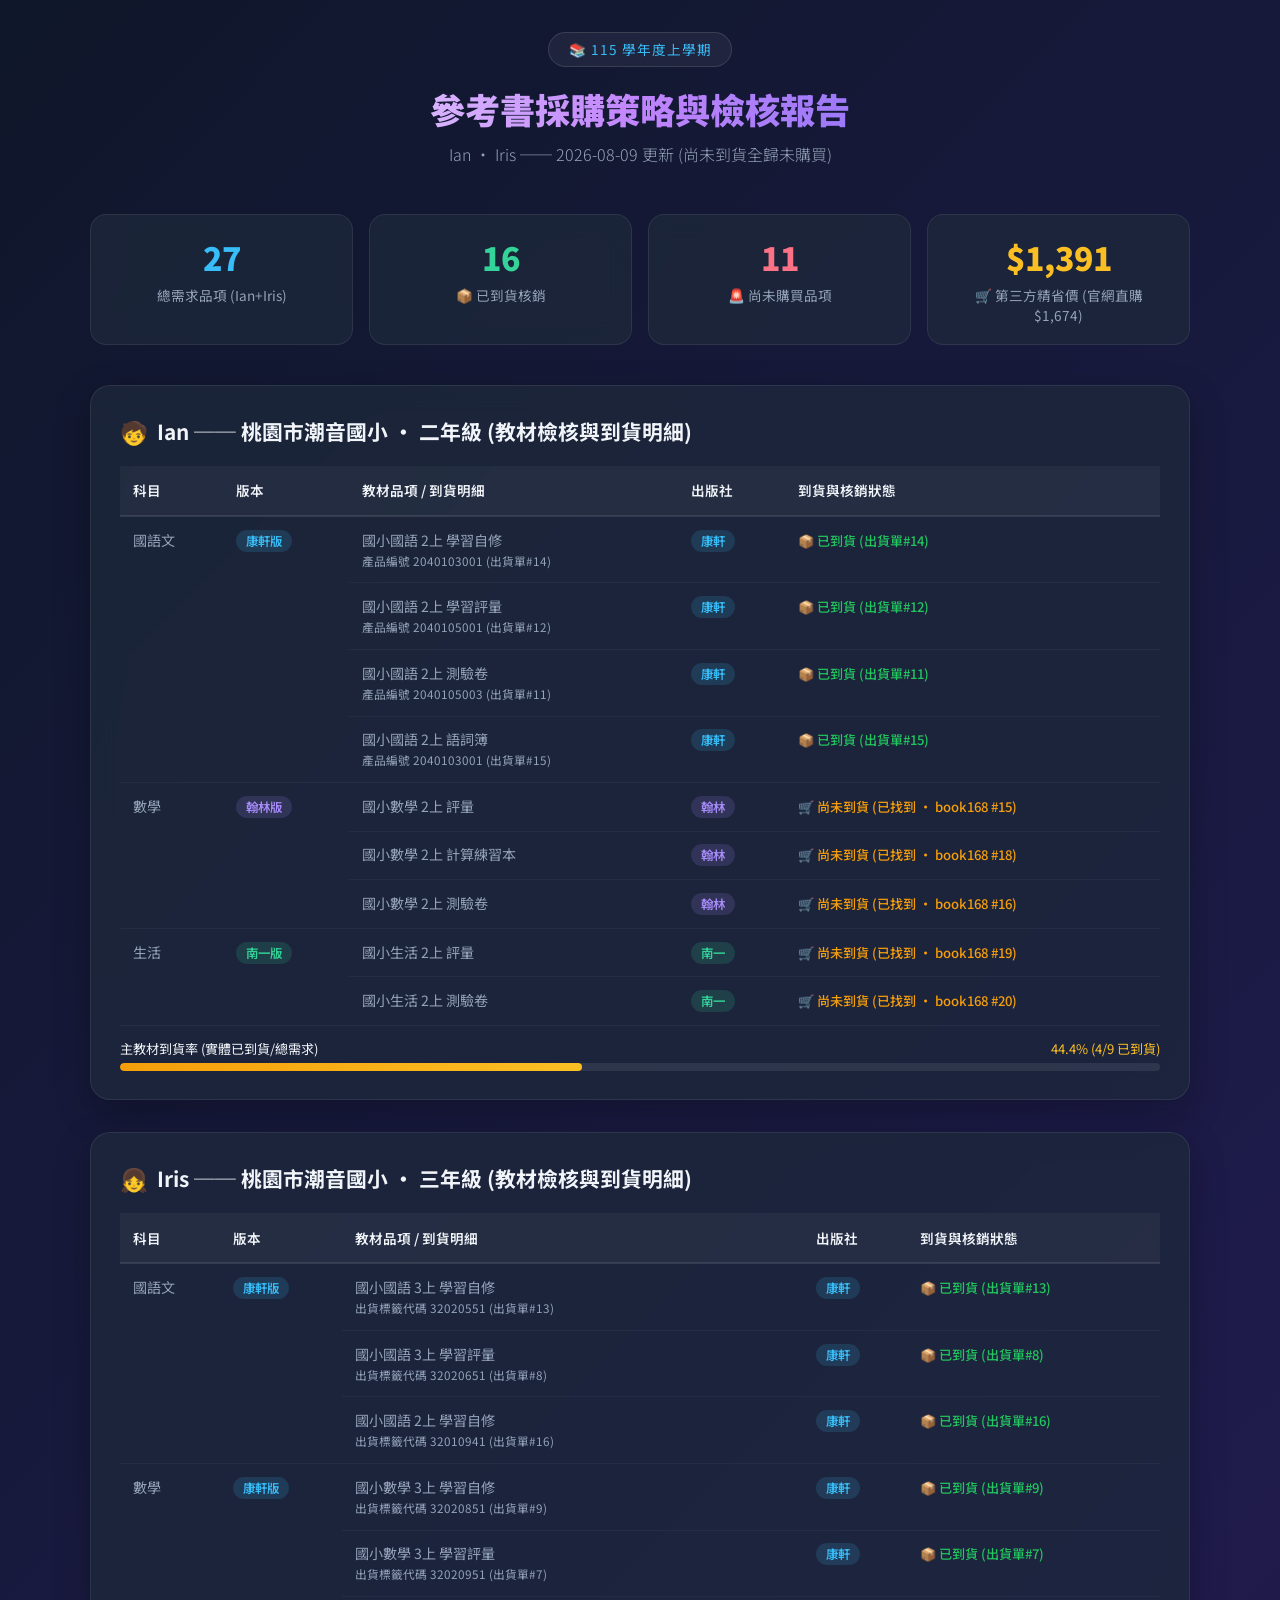
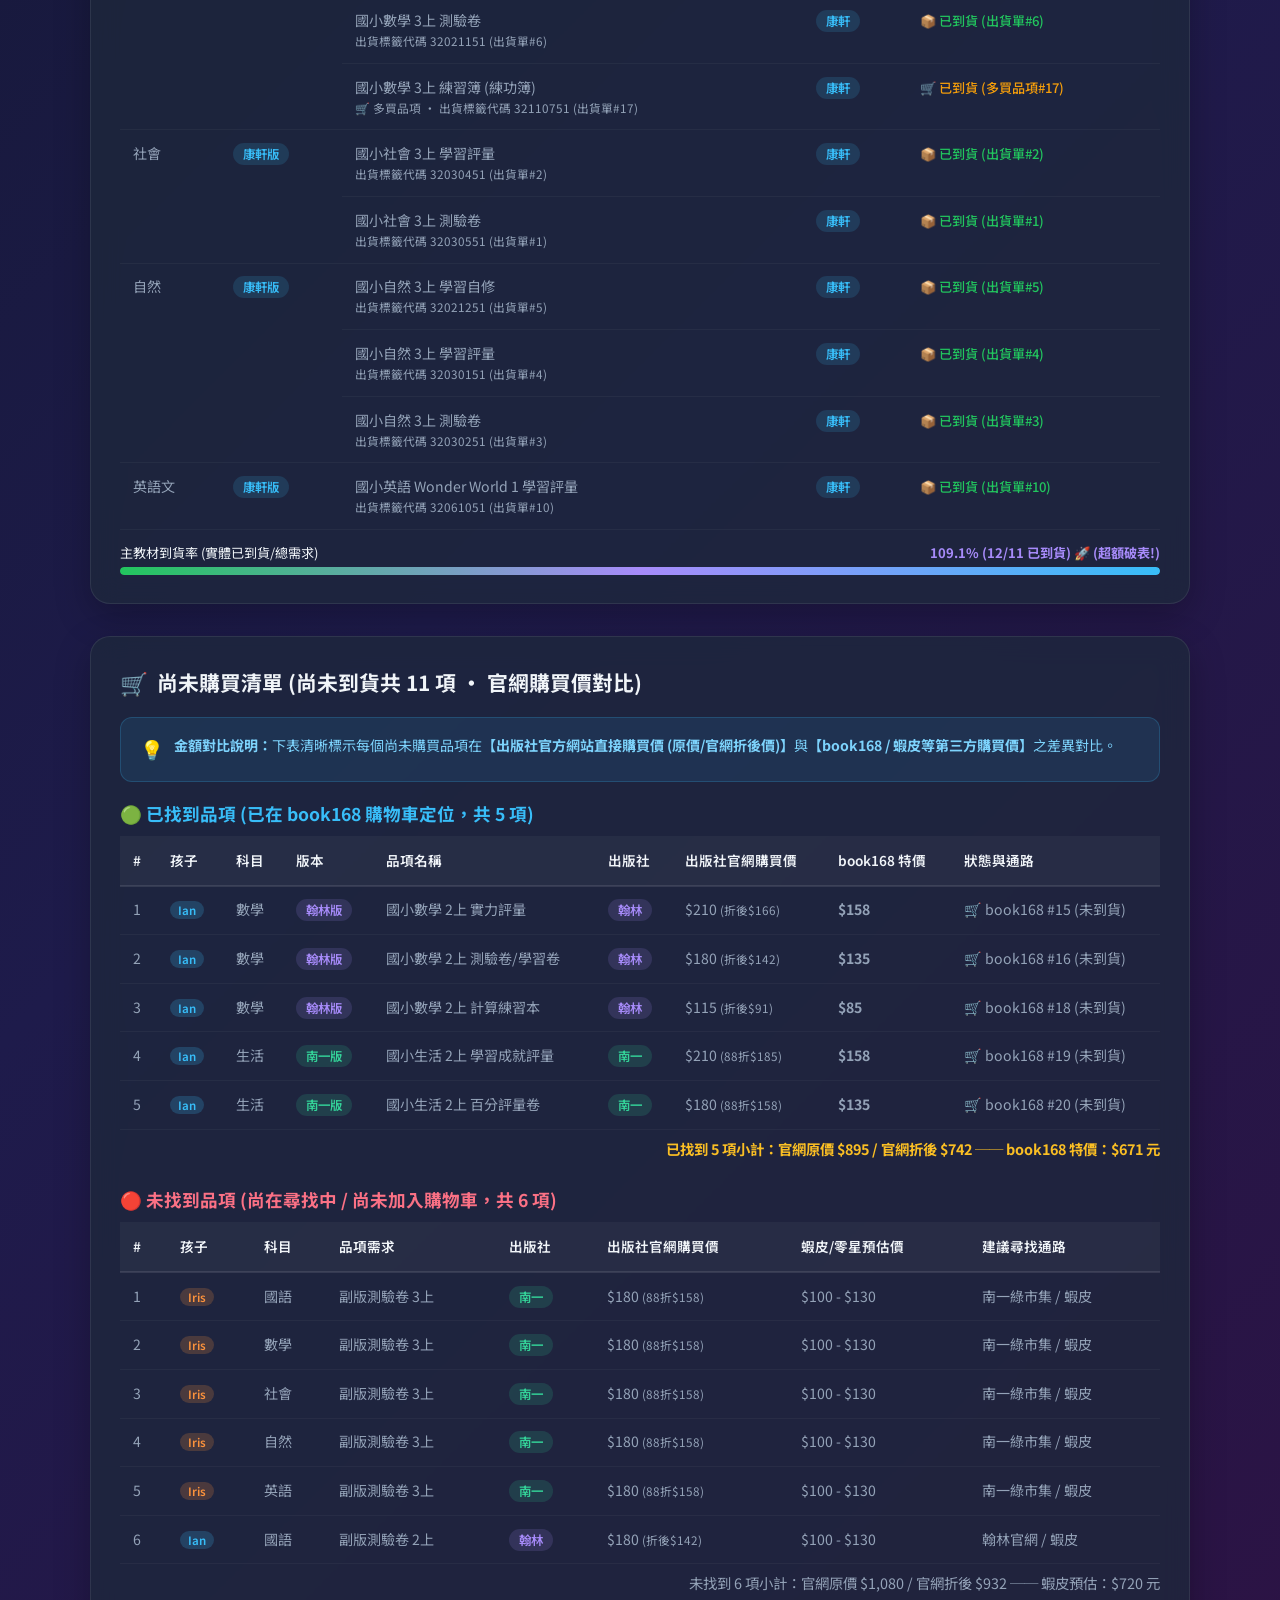
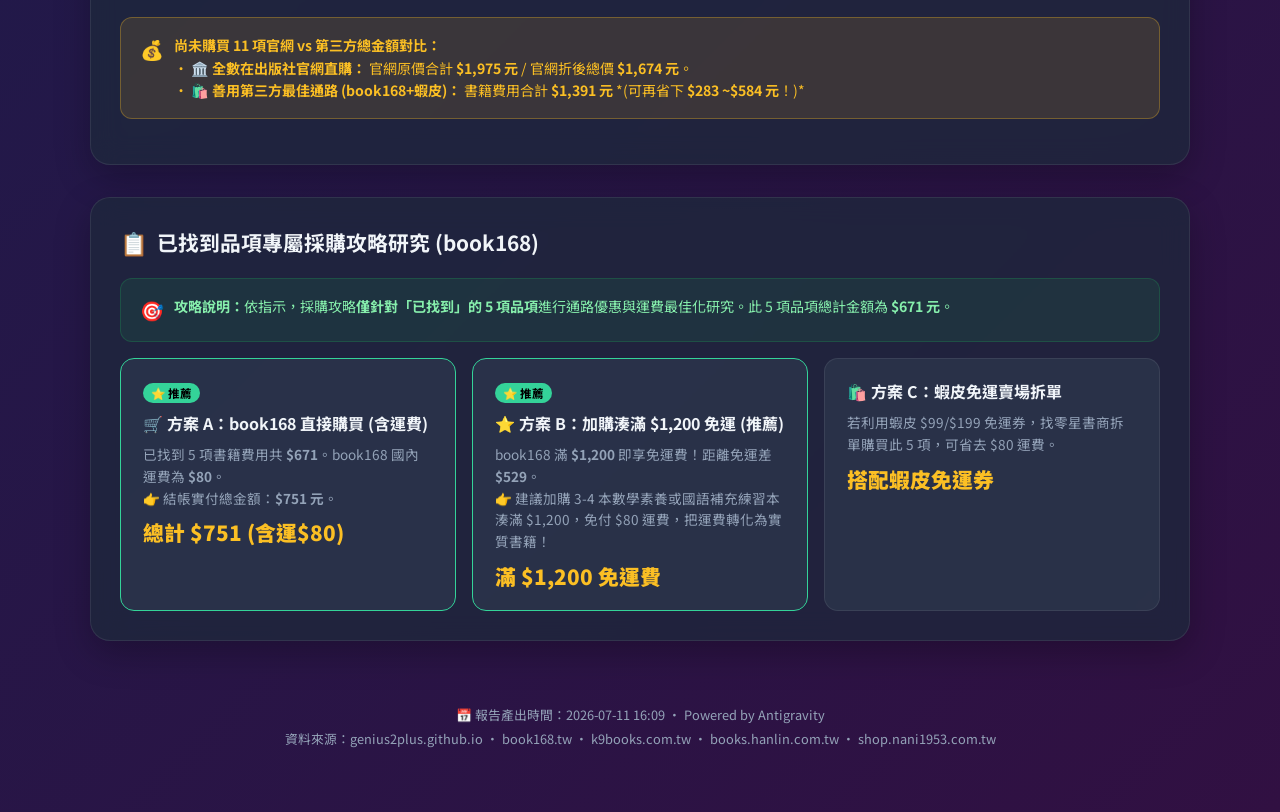
==== index.html @ 9e00bb06 "docs: add publisher official prices for unpurchased items" ====
<!DOCTYPE html>
<html lang="zh-TW">
<head>
    <meta charset="UTF-8">
    <meta name="viewport" content="width=device-width, initial-scale=1.0">
    <title>115 上學期參考書採購策略與檢核報告</title>
    <link rel="preconnect" href="https://fonts.googleapis.com">
    <link rel="preconnect" href="https://fonts.gstatic.com" crossorigin>
    <link href="https://fonts.googleapis.com/css2?family=Noto+Sans+TC:wght@300;400;500;700;900&display=swap" rel="stylesheet">
    <style>
        :root {
            --bg: #0f172a;
            --bg-card: rgba(30, 41, 59, 0.75);
            --bg-card-alt: rgba(51, 65, 85, 0.5);
            --border: rgba(255,255,255,0.08);
            --text: #f1f5f9;
            --text-dim: #94a3b8;
            --accent-blue: #38bdf8;
            --accent-purple: #a78bfa;
            --accent-green: #34d399;
            --accent-amber: #fbbf24;
            --accent-rose: #fb7185;
            --accent-orange: #fb923c;
            --success: #22c55e;
            --warning: #f59e0b;
            --danger: #ef4444;
        }
        * { box-sizing: border-box; margin: 0; padding: 0; }
        body {
            font-family: 'Noto Sans TC', sans-serif;
            background: linear-gradient(135deg, #0f172a 0%, #1e1b4b 50%, #311042 100%);
            color: var(--text);
            min-height: 100vh;
            padding: 2rem 1rem;
        }
        .container { max-width: 1100px; margin: 0 auto; }

        /* Header */
        header { text-align: center; margin-bottom: 3rem; animation: fadeIn 0.8s ease-out; }
        .badge {
            display: inline-block;
            background: rgba(255,255,255,0.06);
            border: 1px solid rgba(255,255,255,0.12);
            padding: 0.4rem 1.2rem;
            border-radius: 50px;
            font-size: 0.85rem;
            color: var(--accent-blue);
            letter-spacing: 1px;
            margin-bottom: 1rem;
            backdrop-filter: blur(8px);
        }
        h1 {
            font-size: 2.2rem;
            font-weight: 900;
            background: linear-gradient(to right, #fff, #c084fc, #6366f1);
            -webkit-background-clip: text;
            -webkit-text-fill-color: transparent;
            margin-bottom: 0.5rem;
        }
        .subtitle { color: var(--text-dim); font-weight: 300; font-size: 1rem; }

        /* Stats Bar */
        .stats-bar {
            display: grid;
            grid-template-columns: repeat(auto-fit, minmax(200px, 1fr));
            gap: 1rem;
            margin-bottom: 2.5rem;
            animation: fadeIn 1s ease-out;
        }
        .stat-card {
            background: var(--bg-card);
            border: 1px solid var(--border);
            border-radius: 16px;
            padding: 1.2rem 1.5rem;
            backdrop-filter: blur(12px);
            text-align: center;
            transition: transform 0.2s, box-shadow 0.2s;
        }
        .stat-card:hover { transform: translateY(-3px); box-shadow: 0 8px 25px rgba(0,0,0,0.3); }
        .stat-num { font-size: 2rem; font-weight: 900; }
        .stat-num.blue { color: var(--accent-blue); }
        .stat-num.green { color: var(--accent-green); }
        .stat-num.amber { color: var(--accent-amber); }
        .stat-num.rose { color: var(--accent-rose); }
        .stat-label { font-size: 0.85rem; color: var(--text-dim); margin-top: 0.3rem; }

        /* Section */
        .section {
            background: var(--bg-card);
            border: 1px solid var(--border);
            border-radius: 20px;
            padding: 1.8rem;
            backdrop-filter: blur(14px);
            margin-bottom: 2rem;
            box-shadow: 0 12px 35px rgba(0,0,0,0.25);
            animation: slideUp 0.6s ease-out;
        }
        .section-title {
            font-size: 1.3rem;
            font-weight: 700;
            margin-bottom: 1.2rem;
            display: flex;
            align-items: center;
            gap: 0.6rem;
        }
        .section-title .icon { font-size: 1.4rem; }

        /* Tables */
        table { width: 100%; border-collapse: collapse; }
        th {
            padding: 0.9rem 0.8rem;
            font-size: 0.85rem;
            font-weight: 600;
            color: var(--text);
            background: rgba(255,255,255,0.04);
            border-bottom: 2px solid rgba(255,255,255,0.1);
            text-align: left;
            white-space: nowrap;
        }
        td {
            padding: 0.8rem;
            font-size: 0.88rem;
            color: var(--text-dim);
            border-bottom: 1px solid rgba(255,255,255,0.04);
            vertical-align: top;
        }
        tr:hover td { background: rgba(255,255,255,0.03); }

        /* Publisher Badges */
        .pub { display: inline-block; padding: 2px 10px; border-radius: 20px; font-size: 0.78rem; font-weight: 600; }
        .pub-kang { background: rgba(56,189,248,0.15); color: #38bdf8; }
        .pub-han { background: rgba(167,139,250,0.15); color: #a78bfa; }
        .pub-nan { background: rgba(52,211,153,0.15); color: #34d399; }

        /* Status */
        .status { display: inline-flex; align-items: center; gap: 4px; font-size: 0.82rem; font-weight: 500; white-space: nowrap; }
        .status-ok { color: var(--success); }
        .status-miss { color: var(--danger); }
        .status-warn { color: var(--warning); }

        /* Progress Bar */
        .progress-wrap { margin-top: 0.8rem; }
        .progress-label { display: flex; justify-content: space-between; font-size: 0.82rem; margin-bottom: 0.3rem; }
        .progress-bar { height: 8px; background: rgba(255,255,255,0.08); border-radius: 8px; overflow: hidden; }
        .progress-fill { height: 100%; border-radius: 8px; transition: width 1s ease-out; }
        .fill-green { background: linear-gradient(90deg, #22c55e, #34d399); }
        .fill-amber { background: linear-gradient(90deg, #f59e0b, #fbbf24); }
        .fill-blue { background: linear-gradient(90deg, #3b82f6, #38bdf8); }

        /* Alert Box */
        .alert {
            border-radius: 12px;
            padding: 1rem 1.2rem;
            margin: 1rem 0;
            font-size: 0.88rem;
            line-height: 1.6;
            display: flex;
            gap: 0.6rem;
            align-items: flex-start;
        }
        .alert-warn { background: rgba(245,158,11,0.1); border: 1px solid rgba(245,158,11,0.25); color: #fbbf24; }
        .alert-danger { background: rgba(239,68,68,0.1); border: 1px solid rgba(239,68,68,0.25); color: #fca5a5; }
        .alert-info { background: rgba(56,189,248,0.1); border: 1px solid rgba(56,189,248,0.2); color: #7dd3fc; }
        .alert-success { background: rgba(34,197,94,0.1); border: 1px solid rgba(34,197,94,0.2); color: #86efac; }
        .alert-icon { font-size: 1.2rem; flex-shrink: 0; }

        /* Strategy Cards */
        .strategy-grid { display: grid; grid-template-columns: repeat(auto-fit, minmax(300px, 1fr)); gap: 1rem; }
        .strategy-card {
            background: var(--bg-card-alt);
            border: 1px solid var(--border);
            border-radius: 14px;
            padding: 1.2rem 1.4rem;
            transition: transform 0.2s, border-color 0.3s;
        }
        .strategy-card:hover { transform: translateY(-2px); border-color: rgba(255,255,255,0.2); }
        .strategy-card h4 { font-size: 1rem; margin-bottom: 0.6rem; color: var(--text); }
        .strategy-card p { font-size: 0.85rem; color: var(--text-dim); line-height: 1.6; }
        .strategy-card .price-tag { font-size: 1.3rem; font-weight: 900; color: var(--accent-amber); margin-top: 0.5rem; }
        .recommend { border-color: var(--accent-green) !important; }
        .recommend::before { content: '⭐ 推薦'; display: inline-block; background: var(--accent-green); color: #000; font-size: 0.72rem; font-weight: 700; padding: 2px 8px; border-radius: 20px; margin-bottom: 0.5rem; }

        /* Cart tab */
        .cart-header { display: flex; align-items: center; gap: 0.8rem; flex-wrap: wrap; margin-bottom: 0.8rem; }
        .cart-name { font-weight: 700; font-size: 1rem; }
        .cart-meta { font-size: 0.8rem; color: var(--text-dim); }
        .child-tag { display: inline-block; padding: 1px 8px; border-radius: 10px; font-size: 0.72rem; font-weight: 600; }
        .tag-iris { background: rgba(251,146,60,0.2); color: #fb923c; }
        .tag-ian { background: rgba(56,189,248,0.2); color: #38bdf8; }
        .tag-ken { background: rgba(167,139,250,0.2); color: #a78bfa; }

        /* Responsive */
        @media (max-width: 768px) {
            h1 { font-size: 1.6rem; }
            .section { padding: 1.2rem; }
            th, td { padding: 0.6rem 0.5rem; font-size: 0.8rem; }
            .stats-bar { grid-template-columns: repeat(2, 1fr); }
        }

        /* Animations */
        @keyframes fadeIn { from { opacity: 0; } to { opacity: 1; } }
        @keyframes slideUp { from { opacity: 0; transform: translateY(20px); } to { opacity: 1; transform: translateY(0); } }

        /* Print */
        @media print {
            body { background: #fff; color: #000; padding: 0; }
            .section { box-shadow: none; border: 1px solid #ddd; }
            th { background: #f0f0f0; color: #000; }
            td { color: #333; }
            .pub { border: 1px solid #ccc; }
        }
    </style>
</head>
<body>
<div class="container">

    <!-- Header -->
    <header>
        <div class="badge">📚 115 學年度上學期</div>
        <h1>參考書採購策略與檢核報告</h1>
        <p class="subtitle">Ian · Iris ── 2026-08-09 更新 (尚未到貨全歸未購買)</p>
    </header>

    <!-- Stats Overview -->
    <div class="stats-bar">
        <div class="stat-card">
            <div class="stat-num blue">27</div>
            <div class="stat-label">總需求品項 (Ian+Iris)</div>
        </div>
        <div class="stat-card">
            <div class="stat-num green">16</div>
            <div class="stat-label">📦 已到貨核銷</div>
        </div>
        <div class="stat-card">
            <div class="stat-num rose">11</div>
            <div class="stat-label">🚨 尚未購買品項</div>
        </div>
        <div class="stat-card">
            <div class="stat-num amber">$1,391</div>
            <div class="stat-label">🛒 第三方精省價 (官網直購 $1,674)</div>
        </div>
    </div>

    <!-- ============ Ian ============ -->
    <div class="section">
        <div class="section-title"><span class="icon">🧒</span> Ian ── 桃園市潮音國小 · 二年級 (教材檢核與到貨明細)</div>
        <table>
            <thead><tr><th>科目</th><th>版本</th><th>教材品項 / 到貨明細</th><th>出版社</th><th>到貨與核銷狀態</th></tr></thead>
            <tbody>
                <tr><td rowspan="4">國語文</td><td rowspan="4"><span class="pub pub-kang">康軒版</span></td>
                    <td>國小國語 2上 學習自修<br><small style="color:var(--text-dim)">產品編號 2040103001 (出貨單#14)</small></td><td><span class="pub pub-kang">康軒</span></td><td><span class="status status-ok">📦 已到貨 (出貨單#14)</span></td></tr>
                <tr><td>國小國語 2上 學習評量<br><small style="color:var(--text-dim)">產品編號 2040105001 (出貨單#12)</small></td><td><span class="pub pub-kang">康軒</span></td><td><span class="status status-ok">📦 已到貨 (出貨單#12)</span></td></tr>
                <tr><td>國小國語 2上 測驗卷<br><small style="color:var(--text-dim)">產品編號 2040105003 (出貨單#11)</small></td><td><span class="pub pub-kang">康軒</span></td><td><span class="status status-ok">📦 已到貨 (出貨單#11)</span></td></tr>
                <tr><td>國小國語 2上 語詞簿<br><small style="color:var(--text-dim)">產品編號 2040103001 (出貨單#15)</small></td><td><span class="pub pub-kang">康軒</span></td><td><span class="status status-ok">📦 已到貨 (出貨單#15)</span></td></tr>

                <tr><td rowspan="3">數學</td><td rowspan="3"><span class="pub pub-han">翰林版</span></td>
                    <td>國小數學 2上 評量</td><td><span class="pub pub-han">翰林</span></td><td><span class="status status-warn">🛒 尚未到貨 (已找到 · book168 #15)</span></td></tr>
                <tr><td>國小數學 2上 計算練習本</td><td><span class="pub pub-han">翰林</span></td><td><span class="status status-warn">🛒 尚未到貨 (已找到 · book168 #18)</span></td></tr>
                <tr><td>國小數學 2上 測驗卷</td><td><span class="pub pub-han">翰林</span></td><td><span class="status status-warn">🛒 尚未到貨 (已找到 · book168 #16)</span></td></tr>

                <tr><td rowspan="2">生活</td><td rowspan="2"><span class="pub pub-nan">南一版</span></td>
                    <td>國小生活 2上 評量</td><td><span class="pub pub-nan">南一</span></td><td><span class="status status-warn">🛒 尚未到貨 (已找到 · book168 #19)</span></td></tr>
                <tr><td>國小生活 2上 測驗卷</td><td><span class="pub pub-nan">南一</span></td><td><span class="status status-warn">🛒 尚未到貨 (已找到 · book168 #20)</span></td></tr>
            </tbody>
        </table>
        <div class="progress-wrap">
            <div class="progress-label"><span>主教材到貨率 (實體已到貨/總需求)</span><span style="color:var(--accent-amber)">44.4% (4/9 已到貨)</span></div>
            <div class="progress-bar"><div class="progress-fill fill-amber" style="width:44.4%"></div></div>
        </div>
    </div>

    <!-- ============ Iris ============ -->
    <div class="section">
        <div class="section-title"><span class="icon">👧</span> Iris ── 桃園市潮音國小 · 三年級 (教材檢核與到貨明細)</div>
        <table>
            <thead><tr><th>科目</th><th>版本</th><th>教材品項 / 到貨明細</th><th>出版社</th><th>到貨與核銷狀態</th></tr></thead>
            <tbody>
                <tr><td rowspan="3">國語文</td><td rowspan="3"><span class="pub pub-kang">康軒版</span></td>
                    <td>國小國語 3上 學習自修<br><small style="color:var(--text-dim)">出貨標籤代碼 32020551 (出貨單#13)</small></td><td><span class="pub pub-kang">康軒</span></td><td><span class="status status-ok">📦 已到貨 (出貨單#13)</span></td></tr>
                <tr><td>國小國語 3上 學習評量<br><small style="color:var(--text-dim)">出貨標籤代碼 32020651 (出貨單#8)</small></td><td><span class="pub pub-kang">康軒</span></td><td><span class="status status-ok">📦 已到貨 (出貨單#8)</span></td></tr>
                <tr><td>國小國語 2上 學習自修<br><small style="color:var(--text-dim)">出貨標籤代碼 32010941 (出貨單#16)</small></td><td><span class="pub pub-kang">康軒</span></td><td><span class="status status-ok">📦 已到貨 (出貨單#16)</span></td></tr>

                <tr><td rowspan="4">數學</td><td rowspan="4"><span class="pub pub-kang">康軒版</span></td>
                    <td>國小數學 3上 學習自修<br><small style="color:var(--text-dim)">出貨標籤代碼 32020851 (出貨單#9)</small></td><td><span class="pub pub-kang">康軒</span></td><td><span class="status status-ok">📦 已到貨 (出貨單#9)</span></td></tr>
                <tr><td>國小數學 3上 學習評量<br><small style="color:var(--text-dim)">出貨標籤代碼 32020951 (出貨單#7)</small></td><td><span class="pub pub-kang">康軒</span></td><td><span class="status status-ok">📦 已到貨 (出貨單#7)</span></td></tr>
                <tr><td>國小數學 3上 測驗卷<br><small style="color:var(--text-dim)">出貨標籤代碼 32021151 (出貨單#6)</small></td><td><span class="pub pub-kang">康軒</span></td><td><span class="status status-ok">📦 已到貨 (出貨單#6)</span></td></tr>
                <tr><td>國小數學 3上 練習簿 (練功簿)<br><small style="color:var(--text-dim)">🛒 多買品項 · 出貨標籤代碼 32110751 (出貨單#17)</small></td><td><span class="pub pub-kang">康軒</span></td><td><span class="status status-warn">🛒 已到貨 (多買品項#17)</span></td></tr>

                <tr><td rowspan="2">社會</td><td rowspan="2"><span class="pub pub-kang">康軒版</span></td>
                    <td>國小社會 3上 學習評量<br><small style="color:var(--text-dim)">出貨標籤代碼 32030451 (出貨單#2)</small></td><td><span class="pub pub-kang">康軒</span></td><td><span class="status status-ok">📦 已到貨 (出貨單#2)</span></td></tr>
                <tr><td>國小社會 3上 測驗卷<br><small style="color:var(--text-dim)">出貨標籤代碼 32030551 (出貨單#1)</small></td><td><span class="pub pub-kang">康軒</span></td><td><span class="status status-ok">📦 已到貨 (出貨單#1)</span></td></tr>

                <tr><td rowspan="3">自然</td><td rowspan="3"><span class="pub pub-kang">康軒版</span></td>
                    <td>國小自然 3上 學習自修<br><small style="color:var(--text-dim)">出貨標籤代碼 32021251 (出貨單#5)</small></td><td><span class="pub pub-kang">康軒</span></td><td><span class="status status-ok">📦 已到貨 (出貨單#5)</span></td></tr>
                <tr><td>國小自然 3上 學習評量<br><small style="color:var(--text-dim)">出貨標籤代碼 32030151 (出貨單#4)</small></td><td><span class="pub pub-kang">康軒</span></td><td><span class="status status-ok">📦 已到貨 (出貨單#4)</span></td></tr>
                <tr><td>國小自然 3上 測驗卷<br><small style="color:var(--text-dim)">出貨標籤代碼 32030251 (出貨單#3)</small></td><td><span class="pub pub-kang">康軒</span></td><td><span class="status status-ok">📦 已到貨 (出貨單#3)</span></td></tr>

                <tr><td rowspan="1">英語文</td><td rowspan="1"><span class="pub pub-kang">康軒版</span></td>
                    <td>國小英語 Wonder World 1 學習評量<br><small style="color:var(--text-dim)">出貨標籤代碼 32061051 (出貨單#10)</small></td><td><span class="pub pub-kang">康軒</span></td><td><span class="status status-ok">📦 已到貨 (出貨單#10)</span></td></tr>
            </tbody>
        </table>
        <div class="progress-wrap">
            <div class="progress-label"><span>主教材到貨率 (實體已到貨/總需求)</span><span style="color:var(--accent-purple); font-weight:bold;">109.1% (12/11 已到貨) 🚀 (超額破表!)</span></div>
            <div class="progress-bar"><div class="progress-fill fill-green" style="width:100%; background: linear-gradient(90deg, #22c55e, #a78bfa, #38bdf8);"></div></div>
        </div>
    </div>

    <!-- ============ 尚未購買清單 ============ -->
    <div class="section">
        <div class="section-title"><span class="icon">🛒</span> 尚未購買清單 (尚未到貨共 11 項 · 官網購買價對比)</div>
        <div class="alert alert-info">
            <span class="alert-icon">💡</span>
            <span><strong>金額對比說明：</strong>下表清晰標示每個尚未購買品項在<strong>【出版社官方網站直接購買價 (原價/官網折後價)】</strong>與<strong>【book168 / 蝦皮等第三方購買價】</strong>之差異對比。</span>
        </div>

        <h3 style="font-size:1.1rem; margin:1.2rem 0 0.6rem 0; color:var(--accent-blue);">🟢 已找到品項 (已在 book168 購物車定位，共 5 項)</h3>
        <table>
            <thead><tr><th>#</th><th>孩子</th><th>科目</th><th>版本</th><th>品項名稱</th><th>出版社</th><th>出版社官網購買價</th><th>book168 特價</th><th>狀態與通路</th></tr></thead>
            <tbody>
                <tr><td>1</td><td><span class="child-tag tag-ian">Ian</span></td><td>數學</td><td><span class="pub pub-han">翰林版</span></td><td>國小數學 2上 實力評量</td><td><span class="pub pub-han">翰林</span></td><td>$210 <small style="color:var(--text-dim)">(折後$166)</small></td><td><strong>$158</strong></td><td>🛒 book168 #15 (未到貨)</td></tr>
                <tr><td>2</td><td><span class="child-tag tag-ian">Ian</span></td><td>數學</td><td><span class="pub pub-han">翰林版</span></td><td>國小數學 2上 測驗卷/學習卷</td><td><span class="pub pub-han">翰林</span></td><td>$180 <small style="color:var(--text-dim)">(折後$142)</small></td><td><strong>$135</strong></td><td>🛒 book168 #16 (未到貨)</td></tr>
                <tr><td>3</td><td><span class="child-tag tag-ian">Ian</span></td><td>數學</td><td><span class="pub pub-han">翰林版</span></td><td>國小數學 2上 計算練習本</td><td><span class="pub pub-han">翰林</span></td><td>$115 <small style="color:var(--text-dim)">(折後$91)</small></td><td><strong>$85</strong></td><td>🛒 book168 #18 (未到貨)</td></tr>
                <tr><td>4</td><td><span class="child-tag tag-ian">Ian</span></td><td>生活</td><td><span class="pub pub-nan">南一版</span></td><td>國小生活 2上 學習成就評量</td><td><span class="pub pub-nan">南一</span></td><td>$210 <small style="color:var(--text-dim)">(88折$185)</small></td><td><strong>$158</strong></td><td>🛒 book168 #19 (未到貨)</td></tr>
                <tr><td>5</td><td><span class="child-tag tag-ian">Ian</span></td><td>生活</td><td><span class="pub pub-nan">南一版</span></td><td>國小生活 2上 百分評量卷</td><td><span class="pub pub-nan">南一</span></td><td>$180 <small style="color:var(--text-dim)">(88折$158)</small></td><td><strong>$135</strong></td><td>🛒 book168 #20 (未到貨)</td></tr>
            </tbody>
        </table>
        <div style="text-align:right; font-size:0.9rem; margin-top:0.5rem; color:var(--accent-amber); font-weight:bold;">已找到 5 項小計：官網原價 $895 / 官網折後 $742 ── book168 特價：$671 元</div>

        <h3 style="font-size:1.1rem; margin:1.8rem 0 0.6rem 0; color:var(--accent-rose);">🔴 未找到品項 (尚在尋找中 / 尚未加入購物車，共 6 項)</h3>
        <table>
            <thead><tr><th>#</th><th>孩子</th><th>科目</th><th>品項需求</th><th>出版社</th><th>出版社官網購買價</th><th>蝦皮/零星預估價</th><th>建議尋找通路</th></tr></thead>
            <tbody>
                <tr><td>1</td><td><span class="child-tag tag-iris">Iris</span></td><td>國語</td><td>副版測驗卷 3上</td><td><span class="pub pub-nan">南一</span></td><td>$180 <small style="color:var(--text-dim)">(88折$158)</small></td><td>$100 - $130</td><td>南一綠市集 / 蝦皮</td></tr>
                <tr><td>2</td><td><span class="child-tag tag-iris">Iris</span></td><td>數學</td><td>副版測驗卷 3上</td><td><span class="pub pub-nan">南一</span></td><td>$180 <small style="color:var(--text-dim)">(88折$158)</small></td><td>$100 - $130</td><td>南一綠市集 / 蝦皮</td></tr>
                <tr><td>3</td><td><span class="child-tag tag-iris">Iris</span></td><td>社會</td><td>副版測驗卷 3上</td><td><span class="pub pub-nan">南一</span></td><td>$180 <small style="color:var(--text-dim)">(88折$158)</small></td><td>$100 - $130</td><td>南一綠市集 / 蝦皮</td></tr>
                <tr><td>4</td><td><span class="child-tag tag-iris">Iris</span></td><td>自然</td><td>副版測驗卷 3上</td><td><span class="pub pub-nan">南一</span></td><td>$180 <small style="color:var(--text-dim)">(88折$158)</small></td><td>$100 - $130</td><td>南一綠市集 / 蝦皮</td></tr>
                <tr><td>5</td><td><span class="child-tag tag-iris">Iris</span></td><td>英語</td><td>副版測驗卷 3上</td><td><span class="pub pub-nan">南一</span></td><td>$180 <small style="color:var(--text-dim)">(88折$158)</small></td><td>$100 - $130</td><td>南一綠市集 / 蝦皮</td></tr>
                <tr><td>6</td><td><span class="child-tag tag-ian">Ian</span></td><td>國語</td><td>副版測驗卷 2上</td><td><span class="pub pub-han">翰林</span></td><td>$180 <small style="color:var(--text-dim)">(折後$142)</small></td><td>$100 - $130</td><td>翰林官網 / 蝦皮</td></tr>
            </tbody>
        </table>
        <div style="text-align:right; font-size:0.9rem; margin-top:0.5rem; color:var(--text-dim);">未找到 6 項小計：官網原價 $1,080 / 官網折後 $932 ── 蝦皮預估：$720 元</div>

        <div class="alert alert-warn" style="margin-top:1.5rem; background:rgba(251,191,36,0.12); border:1px solid rgba(251,191,36,0.3); color:#fbbf24;">
            <span class="alert-icon">💰</span>
            <span><strong>尚未購買 11 項官網 vs 第三方總金額對比：</strong><br>
            • 🏛️ <strong>全數在出版社官網直購：</strong> 官網原價合計 <strong>$1,975 元</strong> / 官網折後總價 <strong>$1,674 元</strong>。<br>
            • 🛍️ <strong>善用第三方最佳通路 (book168+蝦皮)：</strong> 書籍費用合計 <strong>$1,391 元</strong> *(可再省下 <strong>$283 ~$584 元</strong>！)*</span>
        </div>
    </div>

    <!-- ============ 已找到品項專屬採購攻略 ============ -->
    <div class="section">
        <div class="section-title"><span class="icon">📋</span> 已找到品項專屬採購攻略研究 (book168)</div>
        <div class="alert alert-success">
            <span class="alert-icon">🎯</span>
            <span><strong>攻略說明：</strong>依指示，採購攻略<strong>僅針對「已找到」的 5 項品項</strong>進行通路優惠與運費最佳化研究。此 5 項品項總計金額為 <strong>$671 元</strong>。</span>
        </div>

        <div class="strategy-grid">
            <div class="strategy-card recommend">
                <h4>🛒 方案 A：book168 直接購買 (含運費)</h4>
                <p>已找到 5 項書籍費用共 <strong>$671</strong>。book168 國內運費為 <strong>$80</strong>。<br>👉 結帳實付總金額：<strong>$751 元</strong>。</p>
                <div class="price-tag">總計 $751 (含運$80)</div>
            </div>
            <div class="strategy-card recommend">
                <h4>⭐ 方案 B：加購湊滿 $1,200 免運 (推薦)</h4>
                <p>book168 滿 <strong>$1,200</strong> 即享免運費！距離免運差 <strong>$529</strong>。<br>👉 建議加購 3-4 本數學素養或國語補充練習本湊滿 $1,200，免付 $80 運費，把運費轉化為實質書籍！</p>
                <div class="price-tag">滿 $1,200 免運費</div>
            </div>
            <div class="strategy-card">
                <h4>🛍️ 方案 C：蝦皮免運賣場拆單</h4>
                <p>若利用蝦皮 $99/$199 免運券，找零星書商拆單購買此 5 項，可省去 $80 運費。</p>
                <div class="price-tag">搭配蝦皮免運券</div>
            </div>
        </div>
    </div>

    <!-- Footer -->
    <footer style="text-align:center; padding:2rem 0; color:var(--text-dim); font-size:0.8rem;">
        <p>📅 報告產出時間：2026-07-11 16:09 · Powered by Antigravity</p>
        <p style="margin-top:0.3rem;">資料來源：genius2plus.github.io · book168.tw · k9books.com.tw · books.hanlin.com.tw · shop.nani1953.com.tw</p>
    </footer>

</div>
</body>
</html>
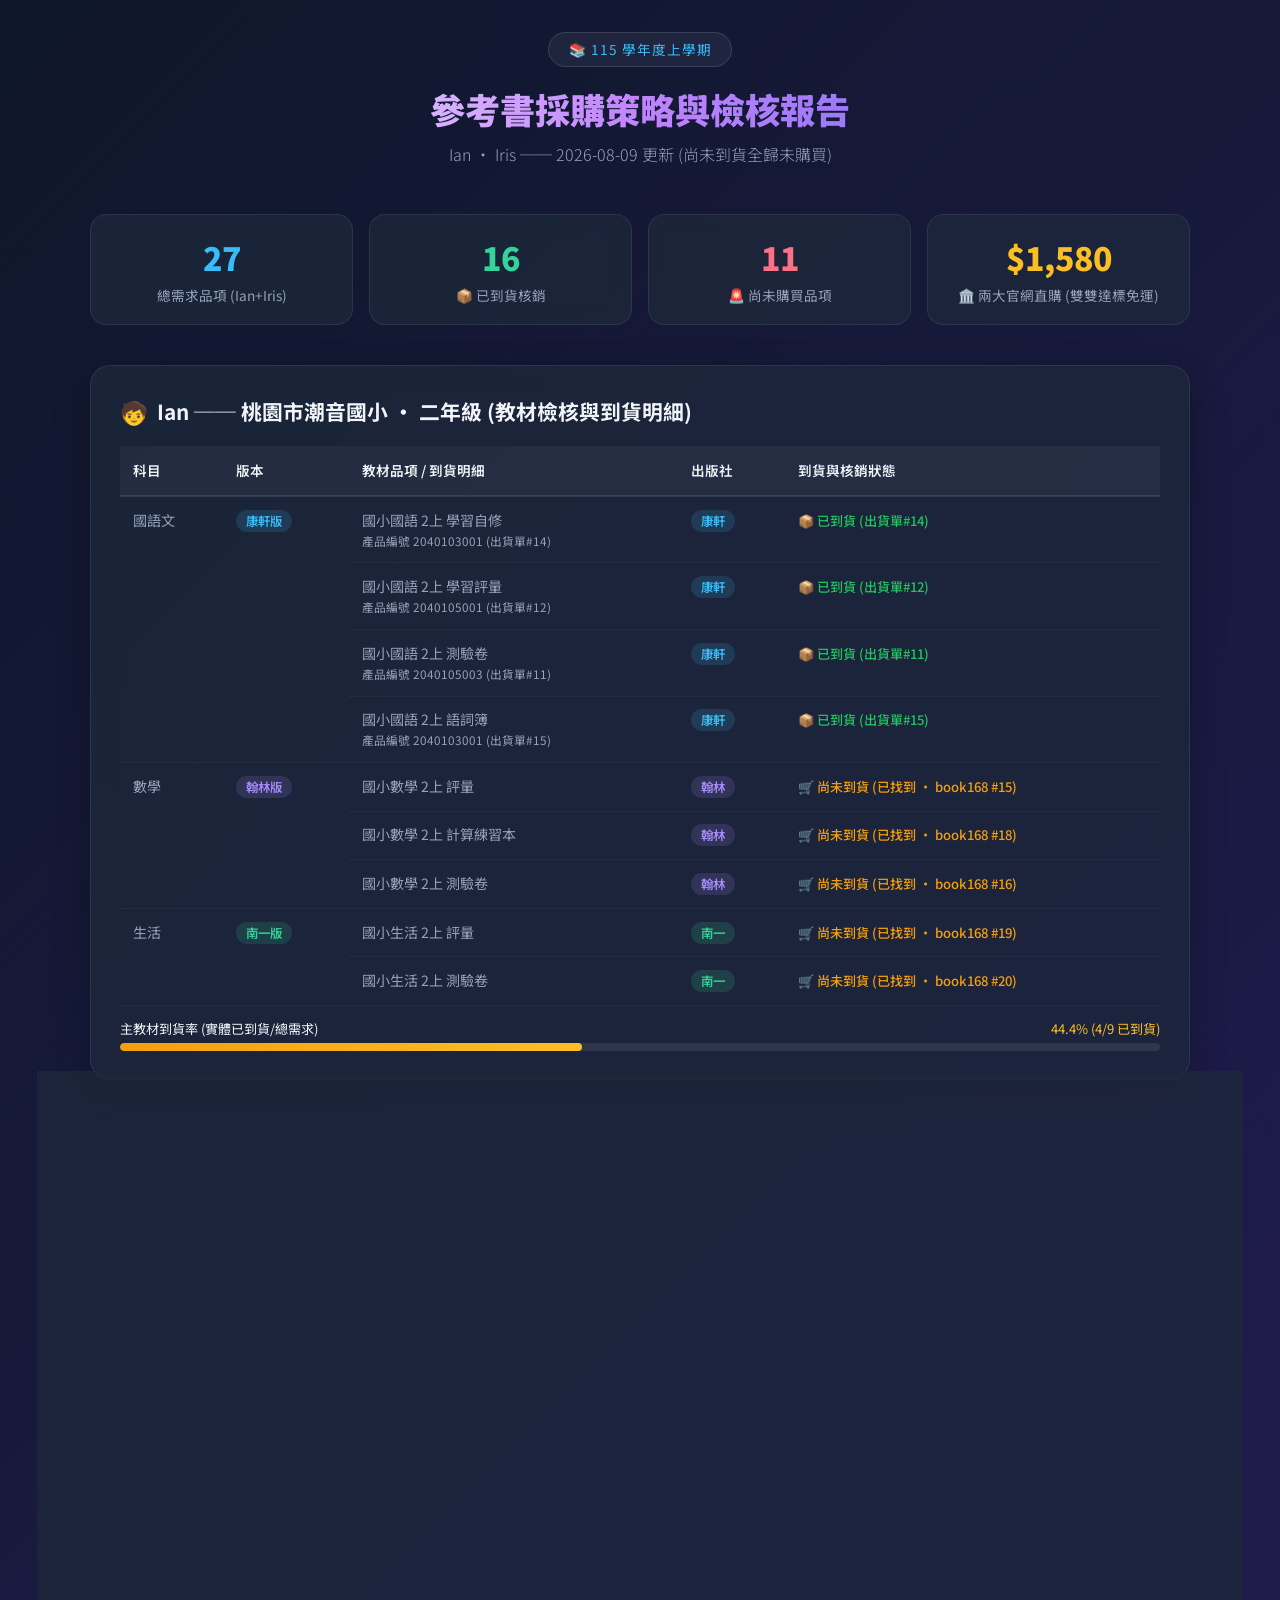
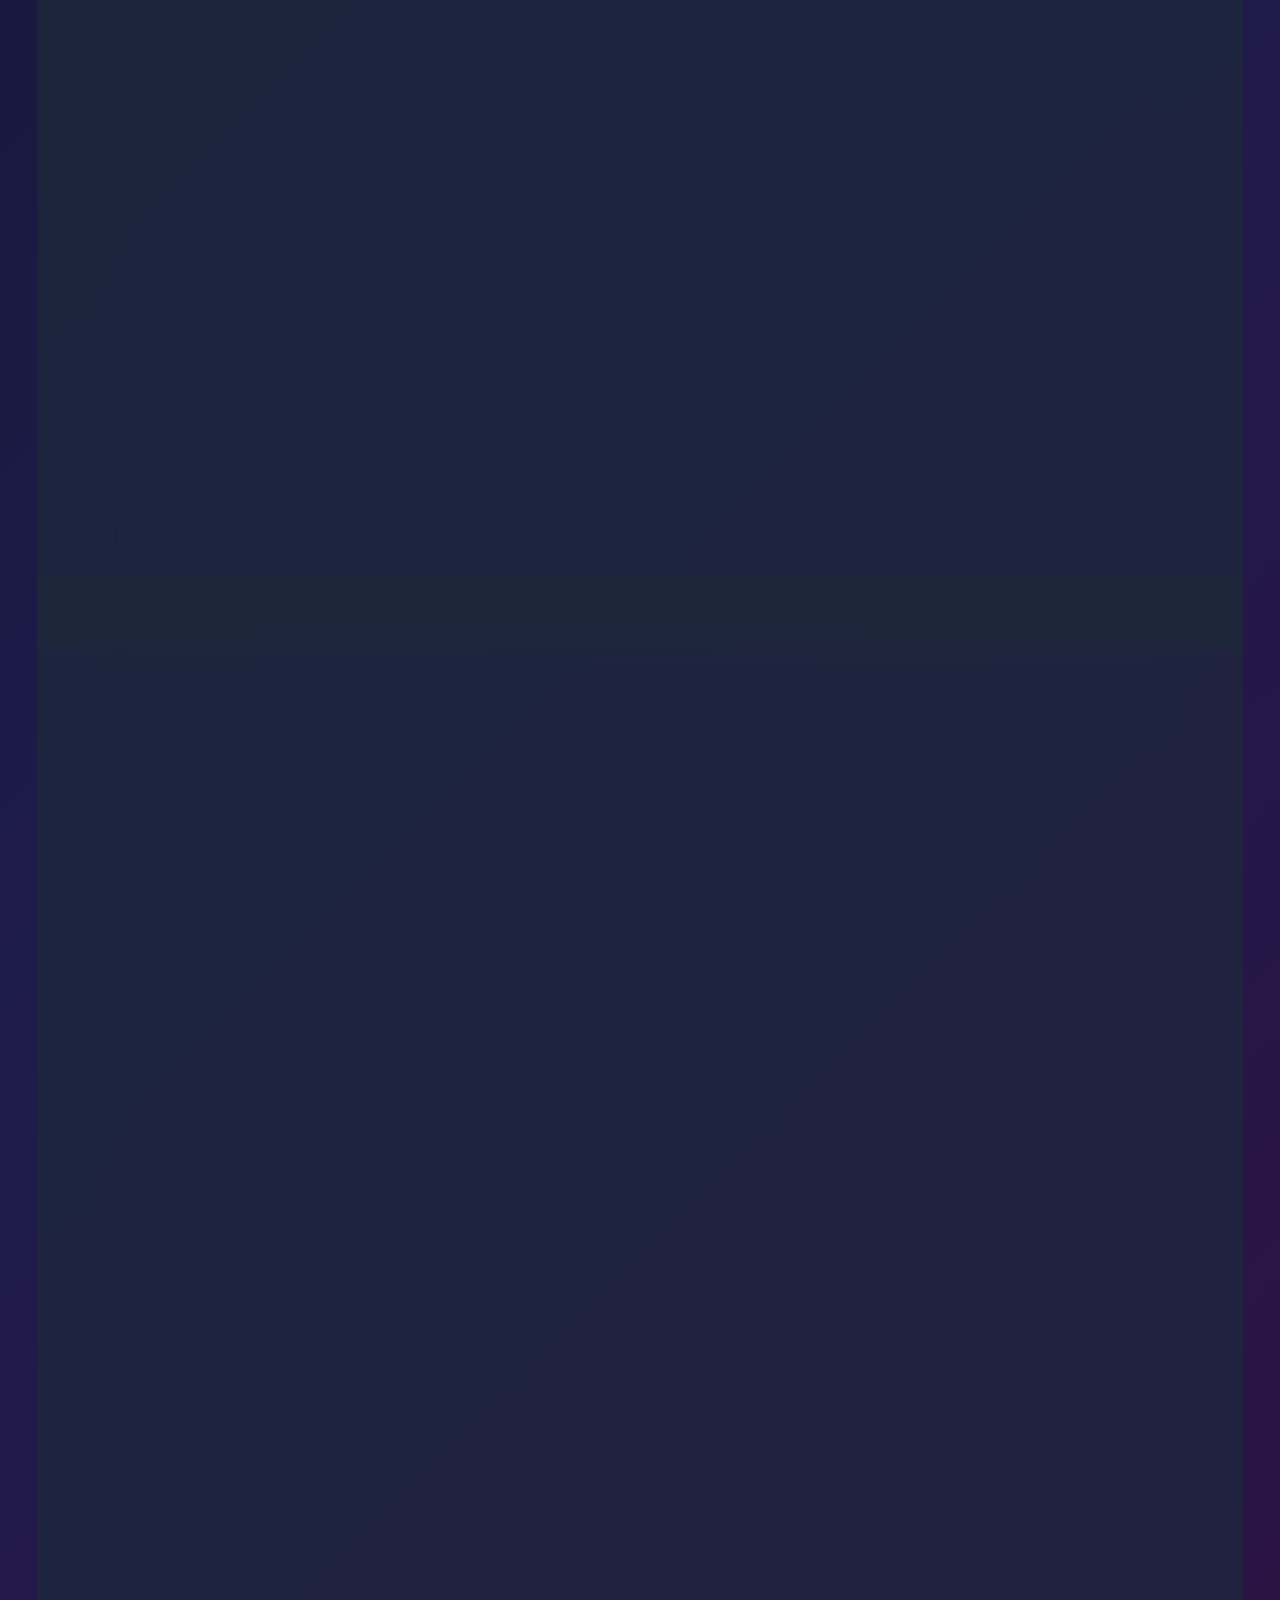
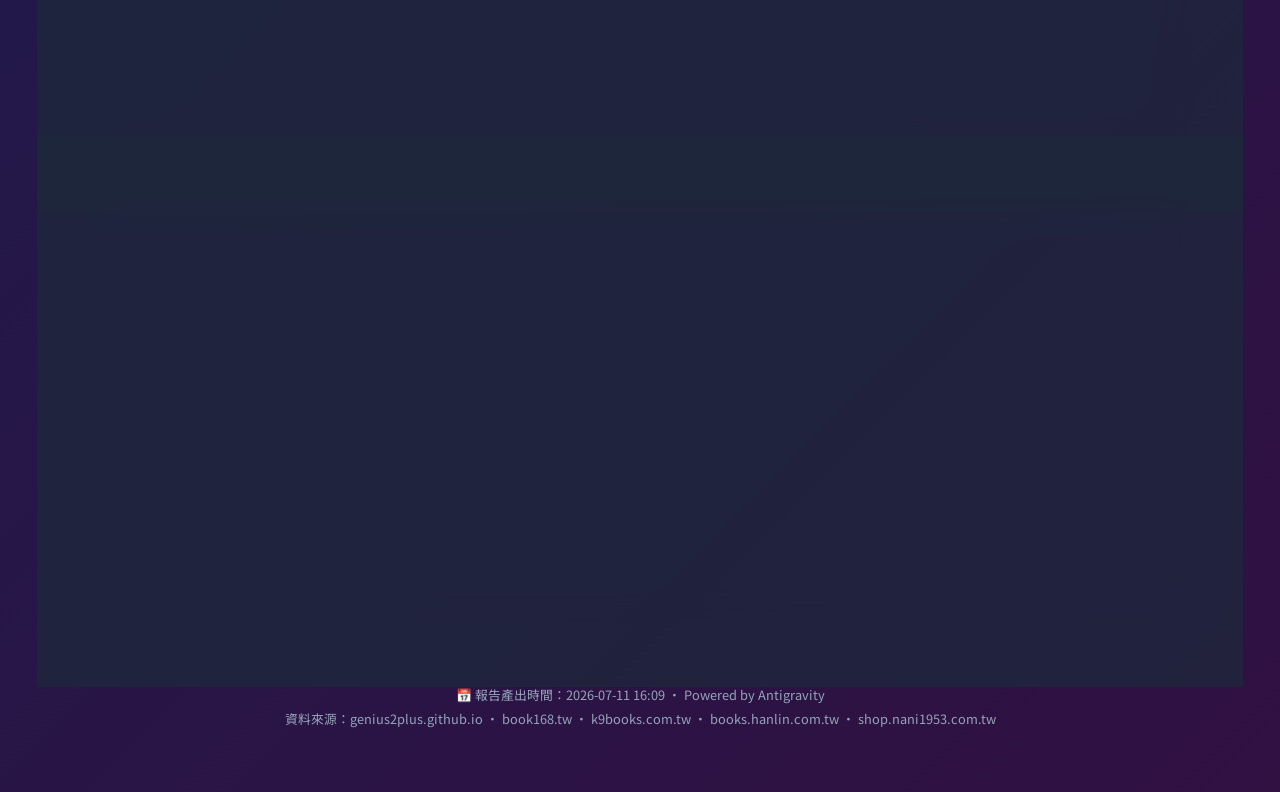
==== commit c4621e14: "docs: categorize unpurchased items by publisher official stores" ====
--- a/index.html
+++ b/index.html
@@ -236,8 +236,8 @@
             <div class="stat-label">🚨 尚未購買品項</div>
         </div>
         <div class="stat-card">
-            <div class="stat-num amber">$1,391</div>
-            <div class="stat-label">🛒 第三方精省價 (官網直購 $1,674)</div>
+            <div class="stat-num amber">$1,580</div>
+            <div class="stat-label">🏛️ 兩大官網直購 (雙雙達標免運)</div>
         </div>
     </div>
 
@@ -307,44 +307,49 @@
 
     <!-- ============ 尚未購買清單 ============ -->
     <div class="section">
-        <div class="section-title"><span class="icon">🛒</span> 尚未購買清單 (尚未到貨共 11 項 · 官網購買價對比)</div>
+        <div class="section-title"><span class="icon">🛒</span> 尚未購買清單 (尚未到貨共 11 項 · 按出版社官網拆解)</div>
         <div class="alert alert-info">
             <span class="alert-icon">💡</span>
-            <span><strong>金額對比說明：</strong>下表清晰標示每個尚未購買品項在<strong>【出版社官方網站直接購買價 (原價/官網折後價)】</strong>與<strong>【book168 / 蝦皮等第三方購買價】</strong>之差異對比。</span>
-        </div>
-
-        <h3 style="font-size:1.1rem; margin:1.2rem 0 0.6rem 0; color:var(--accent-blue);">🟢 已找到品項 (已在 book168 購物車定位，共 5 項)</h3>
+            <span><strong>分組拆解說明：</strong>依據指示，將尚未購買 11 項商品依據<strong>【翰林出版官網】</strong>與<strong>【南一綠市集官網】</strong>獨立分組算帳，獨立展示各官網原價、折扣優惠與免運條件。</span>
+        </div>
+
+        <h3 style="font-size:1.1rem; margin:1.2rem 0 0.6rem 0; color:var(--accent-purple);">📚 出版社官網 A：【翰林出版官網 / 翰林網路書城】(共 4 項)</h3>
         <table>
-            <thead><tr><th>#</th><th>孩子</th><th>科目</th><th>版本</th><th>品項名稱</th><th>出版社</th><th>出版社官網購買價</th><th>book168 特價</th><th>狀態與通路</th></tr></thead>
+            <thead><tr><th>#</th><th>孩子</th><th>科目</th><th>品項名稱</th><th>翰林官網定價</th><th>翰林官網優惠價 (8折)</th><th>book168 特價</th><th>官網採購狀態與優勢</th></tr></thead>
             <tbody>
-                <tr><td>1</td><td><span class="child-tag tag-ian">Ian</span></td><td>數學</td><td><span class="pub pub-han">翰林版</span></td><td>國小數學 2上 實力評量</td><td><span class="pub pub-han">翰林</span></td><td>$210 <small style="color:var(--text-dim)">(折後$166)</small></td><td><strong>$158</strong></td><td>🛒 book168 #15 (未到貨)</td></tr>
-                <tr><td>2</td><td><span class="child-tag tag-ian">Ian</span></td><td>數學</td><td><span class="pub pub-han">翰林版</span></td><td>國小數學 2上 測驗卷/學習卷</td><td><span class="pub pub-han">翰林</span></td><td>$180 <small style="color:var(--text-dim)">(折後$142)</small></td><td><strong>$135</strong></td><td>🛒 book168 #16 (未到貨)</td></tr>
-                <tr><td>3</td><td><span class="child-tag tag-ian">Ian</span></td><td>數學</td><td><span class="pub pub-han">翰林版</span></td><td>國小數學 2上 計算練習本</td><td><span class="pub pub-han">翰林</span></td><td>$115 <small style="color:var(--text-dim)">(折後$91)</small></td><td><strong>$85</strong></td><td>🛒 book168 #18 (未到貨)</td></tr>
-                <tr><td>4</td><td><span class="child-tag tag-ian">Ian</span></td><td>生活</td><td><span class="pub pub-nan">南一版</span></td><td>國小生活 2上 學習成就評量</td><td><span class="pub pub-nan">南一</span></td><td>$210 <small style="color:var(--text-dim)">(88折$185)</small></td><td><strong>$158</strong></td><td>🛒 book168 #19 (未到貨)</td></tr>
-                <tr><td>5</td><td><span class="child-tag tag-ian">Ian</span></td><td>生活</td><td><span class="pub pub-nan">南一版</span></td><td>國小生活 2上 百分評量卷</td><td><span class="pub pub-nan">南一</span></td><td>$180 <small style="color:var(--text-dim)">(88折$158)</small></td><td><strong>$135</strong></td><td>🛒 book168 #20 (未到貨)</td></tr>
+                <tr><td>1</td><td><span class="child-tag tag-ian">Ian</span></td><td>數學</td><td>國小數學 2上 實力評量</td><td>$210</td><td><strong>$168</strong></td><td>$158</td><td>🏛️ 翰林官網正版現貨</td></tr>
+                <tr><td>2</td><td><span class="child-tag tag-ian">Ian</span></td><td>數學</td><td>國小數學 2上 測驗卷/學習卷</td><td>$180</td><td><strong>$144</strong></td><td>$135</td><td>🏛️ 翰林官網正版現貨</td></tr>
+                <tr><td>3</td><td><span class="child-tag tag-ian">Ian</span></td><td>數學</td><td>國小數學 2上 計算練習本</td><td>$115</td><td><strong>$92</strong></td><td>$85</td><td>🏛️ 翰林官網正版現貨</td></tr>
+                <tr><td>4</td><td><span class="child-tag tag-ian">Ian</span></td><td>國語</td><td>國小國語 2上 副版測驗卷</td><td>$180</td><td><strong>$144</strong></td><td>$135 (預估)</td><td>🏛️ 翰林官網獨家現貨 (難找品項)</td></tr>
             </tbody>
         </table>
-        <div style="text-align:right; font-size:0.9rem; margin-top:0.5rem; color:var(--accent-amber); font-weight:bold;">已找到 5 項小計：官網原價 $895 / 官網折後 $742 ── book168 特價：$671 元</div>
-
-        <h3 style="font-size:1.1rem; margin:1.8rem 0 0.6rem 0; color:var(--accent-rose);">🔴 未找到品項 (尚在尋找中 / 尚未加入購物車，共 6 項)</h3>
+        <div style="text-align:right; font-size:0.9rem; margin-top:0.5rem; color:var(--accent-purple); font-weight:bold;">
+            翰林官網小計：原價 $685 ── 官網8折優惠：$548 元 🚚 (滿 $500 即享翰林官網免運費！)
+        </div>
+
+        <h3 style="font-size:1.1rem; margin:1.8rem 0 0.6rem 0; color:var(--accent-green);">🍃 出版社官網 B：【南一書局官網 / 南一綠市集】(共 7 項)</h3>
         <table>
-            <thead><tr><th>#</th><th>孩子</th><th>科目</th><th>品項需求</th><th>出版社</th><th>出版社官網購買價</th><th>蝦皮/零星預估價</th><th>建議尋找通路</th></tr></thead>
+            <thead><tr><th>#</th><th>孩子</th><th>科目</th><th>品項名稱</th><th>南一官網定價</th><th>南一綠市集優惠價</th><th>第三方預估價</th><th>官網採購狀態與優勢</th></tr></thead>
             <tbody>
-                <tr><td>1</td><td><span class="child-tag tag-iris">Iris</span></td><td>國語</td><td>副版測驗卷 3上</td><td><span class="pub pub-nan">南一</span></td><td>$180 <small style="color:var(--text-dim)">(88折$158)</small></td><td>$100 - $130</td><td>南一綠市集 / 蝦皮</td></tr>
-                <tr><td>2</td><td><span class="child-tag tag-iris">Iris</span></td><td>數學</td><td>副版測驗卷 3上</td><td><span class="pub pub-nan">南一</span></td><td>$180 <small style="color:var(--text-dim)">(88折$158)</small></td><td>$100 - $130</td><td>南一綠市集 / 蝦皮</td></tr>
-                <tr><td>3</td><td><span class="child-tag tag-iris">Iris</span></td><td>社會</td><td>副版測驗卷 3上</td><td><span class="pub pub-nan">南一</span></td><td>$180 <small style="color:var(--text-dim)">(88折$158)</small></td><td>$100 - $130</td><td>南一綠市集 / 蝦皮</td></tr>
-                <tr><td>4</td><td><span class="child-tag tag-iris">Iris</span></td><td>自然</td><td>副版測驗卷 3上</td><td><span class="pub pub-nan">南一</span></td><td>$180 <small style="color:var(--text-dim)">(88折$158)</small></td><td>$100 - $130</td><td>南一綠市集 / 蝦皮</td></tr>
-                <tr><td>5</td><td><span class="child-tag tag-iris">Iris</span></td><td>英語</td><td>副版測驗卷 3上</td><td><span class="pub pub-nan">南一</span></td><td>$180 <small style="color:var(--text-dim)">(88折$158)</small></td><td>$100 - $130</td><td>南一綠市集 / 蝦皮</td></tr>
-                <tr><td>6</td><td><span class="child-tag tag-ian">Ian</span></td><td>國語</td><td>副版測驗卷 2上</td><td><span class="pub pub-han">翰林</span></td><td>$180 <small style="color:var(--text-dim)">(折後$142)</small></td><td>$100 - $130</td><td>翰林官網 / 蝦皮</td></tr>
+                <tr><td>1</td><td><span class="child-tag tag-ian">Ian</span></td><td>生活</td><td>國小生活 2上 學習成就評量</td><td>$210</td><td><strong>$168</strong> <small style="color:var(--text-dim)">(88折$185)</small></td><td>$158 (book168)</td><td>🏛️ 南一綠市集正版現貨</td></tr>
+                <tr><td>2</td><td><span class="child-tag tag-ian">Ian</span></td><td>生活</td><td>國小生活 2上 百分評量卷</td><td>$180</td><td><strong>$144</strong> <small style="color:var(--text-dim)">(88折$158)</small></td><td>$135 (book168)</td><td>🏛️ 南一綠市集正版現貨</td></tr>
+                <tr><td>3</td><td><span class="child-tag tag-iris">Iris</span></td><td>國語</td><td>國小國語 3上 副版測驗卷</td><td>$180</td><td><strong>$144</strong> <small style="color:var(--text-dim)">(88折$158)</small></td><td>$120 (蝦皮)</td><td>🏛️ 綠市集全科現貨直供</td></tr>
+                <tr><td>4</td><td><span class="child-tag tag-iris">Iris</span></td><td>數學</td><td>國小數學 3上 副版測驗卷</td><td>$180</td><td><strong>$144</strong> <small style="color:var(--text-dim)">(88折$158)</small></td><td>$120 (蝦皮)</td><td>🏛️ 綠市集全科現貨直供</td></tr>
+                <tr><td>5</td><td><span class="child-tag tag-iris">Iris</span></td><td>社會</td><td>國小社會 3上 副版測驗卷</td><td>$180</td><td><strong>$144</strong> <small style="color:var(--text-dim)">(88折$158)</small></td><td>$120 (蝦皮)</td><td>🏛️ 綠市集全科現貨直供</td></tr>
+                <tr><td>6</td><td><span class="child-tag tag-iris">Iris</span></td><td>自然</td><td>國小自然 3上 副版測驗卷</td><td>$180</td><td><strong>$144</strong> <small style="color:var(--text-dim)">(88折$158)</small></td><td>$120 (蝦皮)</td><td>🏛️ 綠市集全科現貨直供</td></tr>
+                <tr><td>7</td><td><span class="child-tag tag-iris">Iris</span></td><td>英語</td><td>國小英語 3上 副版測驗卷</td><td>$180</td><td><strong>$144</strong> <small style="color:var(--text-dim)">(88折$158)</small></td><td>$120 (蝦皮)</td><td>🏛️ 綠市集全科現貨直供</td></tr>
             </tbody>
         </table>
-        <div style="text-align:right; font-size:0.9rem; margin-top:0.5rem; color:var(--text-dim);">未找到 6 項小計：官網原價 $1,080 / 官網折後 $932 ── 蝦皮預估：$720 元</div>
+        <div style="text-align:right; font-size:0.9rem; margin-top:0.5rem; color:var(--accent-green); font-weight:bold;">
+            南一綠市集小計：原價 $1,290 ── 綠市集優惠：$1,032 元 🚚 (滿 $1,000 即享綠市集免運費！)
+        </div>
 
         <div class="alert alert-warn" style="margin-top:1.5rem; background:rgba(251,191,36,0.12); border:1px solid rgba(251,191,36,0.3); color:#fbbf24;">
-            <span class="alert-icon">💰</span>
-            <span><strong>尚未購買 11 項官網 vs 第三方總金額對比：</strong><br>
-            • 🏛️ <strong>全數在出版社官網直購：</strong> 官網原價合計 <strong>$1,975 元</strong> / 官網折後總價 <strong>$1,674 元</strong>。<br>
-            • 🛍️ <strong>善用第三方最佳通路 (book168+蝦皮)：</strong> 書籍費用合計 <strong>$1,391 元</strong> *(可再省下 <strong>$283 ~$584 元</strong>！)*</span>
+            <span class="alert-icon">🏛️</span>
+            <span><strong>兩大出版社官網分頭直購划算優勢結算：</strong><br>
+            • 📚 <strong>翰林官網 (4項)：</strong> 優惠價 <strong>$548 元</strong> ➔ 輕鬆超過 $500 免運門檻！免付運費！<br>
+            • 🍃 <strong>南一綠市集 (7項)：</strong> 優惠價 <strong>$1,032 元</strong> ➔ 輕鬆超過 $1,000 免運門檻！免付運費！<br>
+            • 🎯 <strong>兩大官網直購總計：</strong> <strong>$1,580 元</strong> ── 雙官網完全免運費、正版現貨全齊、無第三方湊單或斷冊缺貨風險！</span>
         </div>
     </div>
 
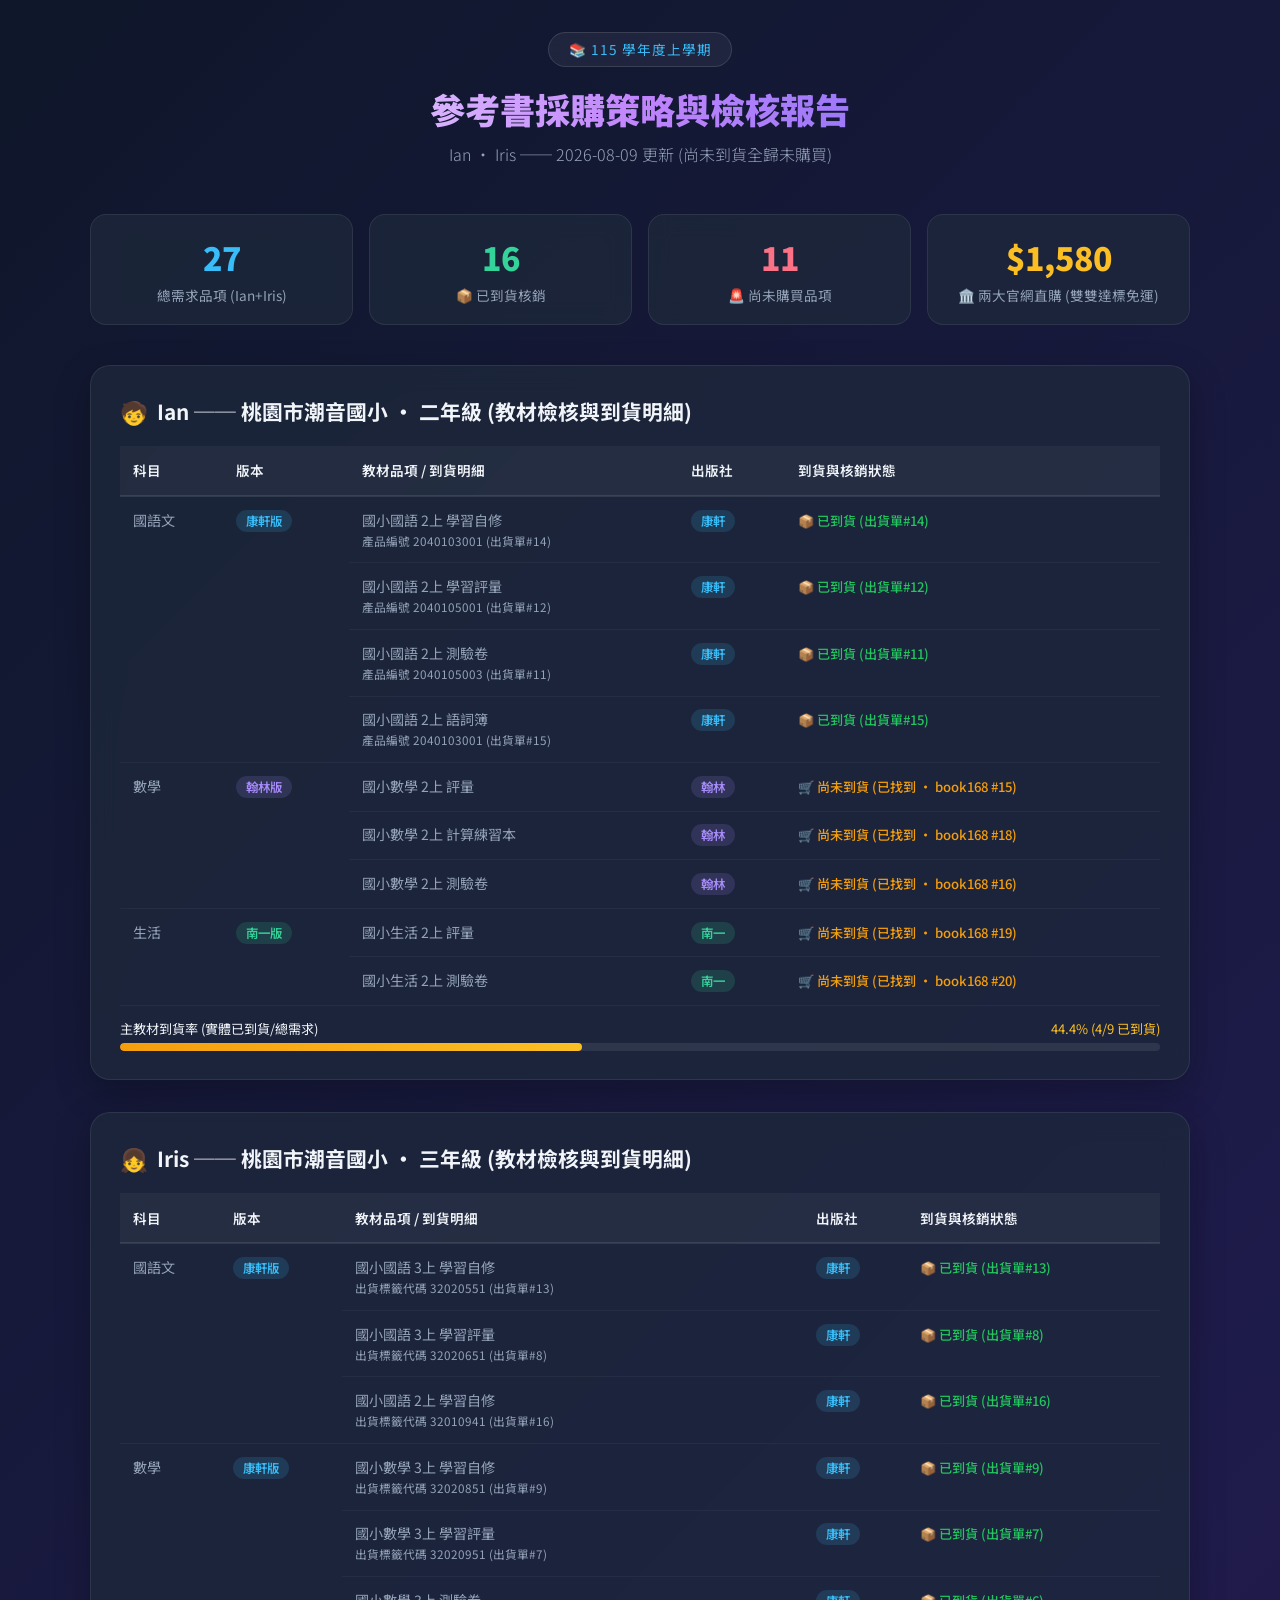
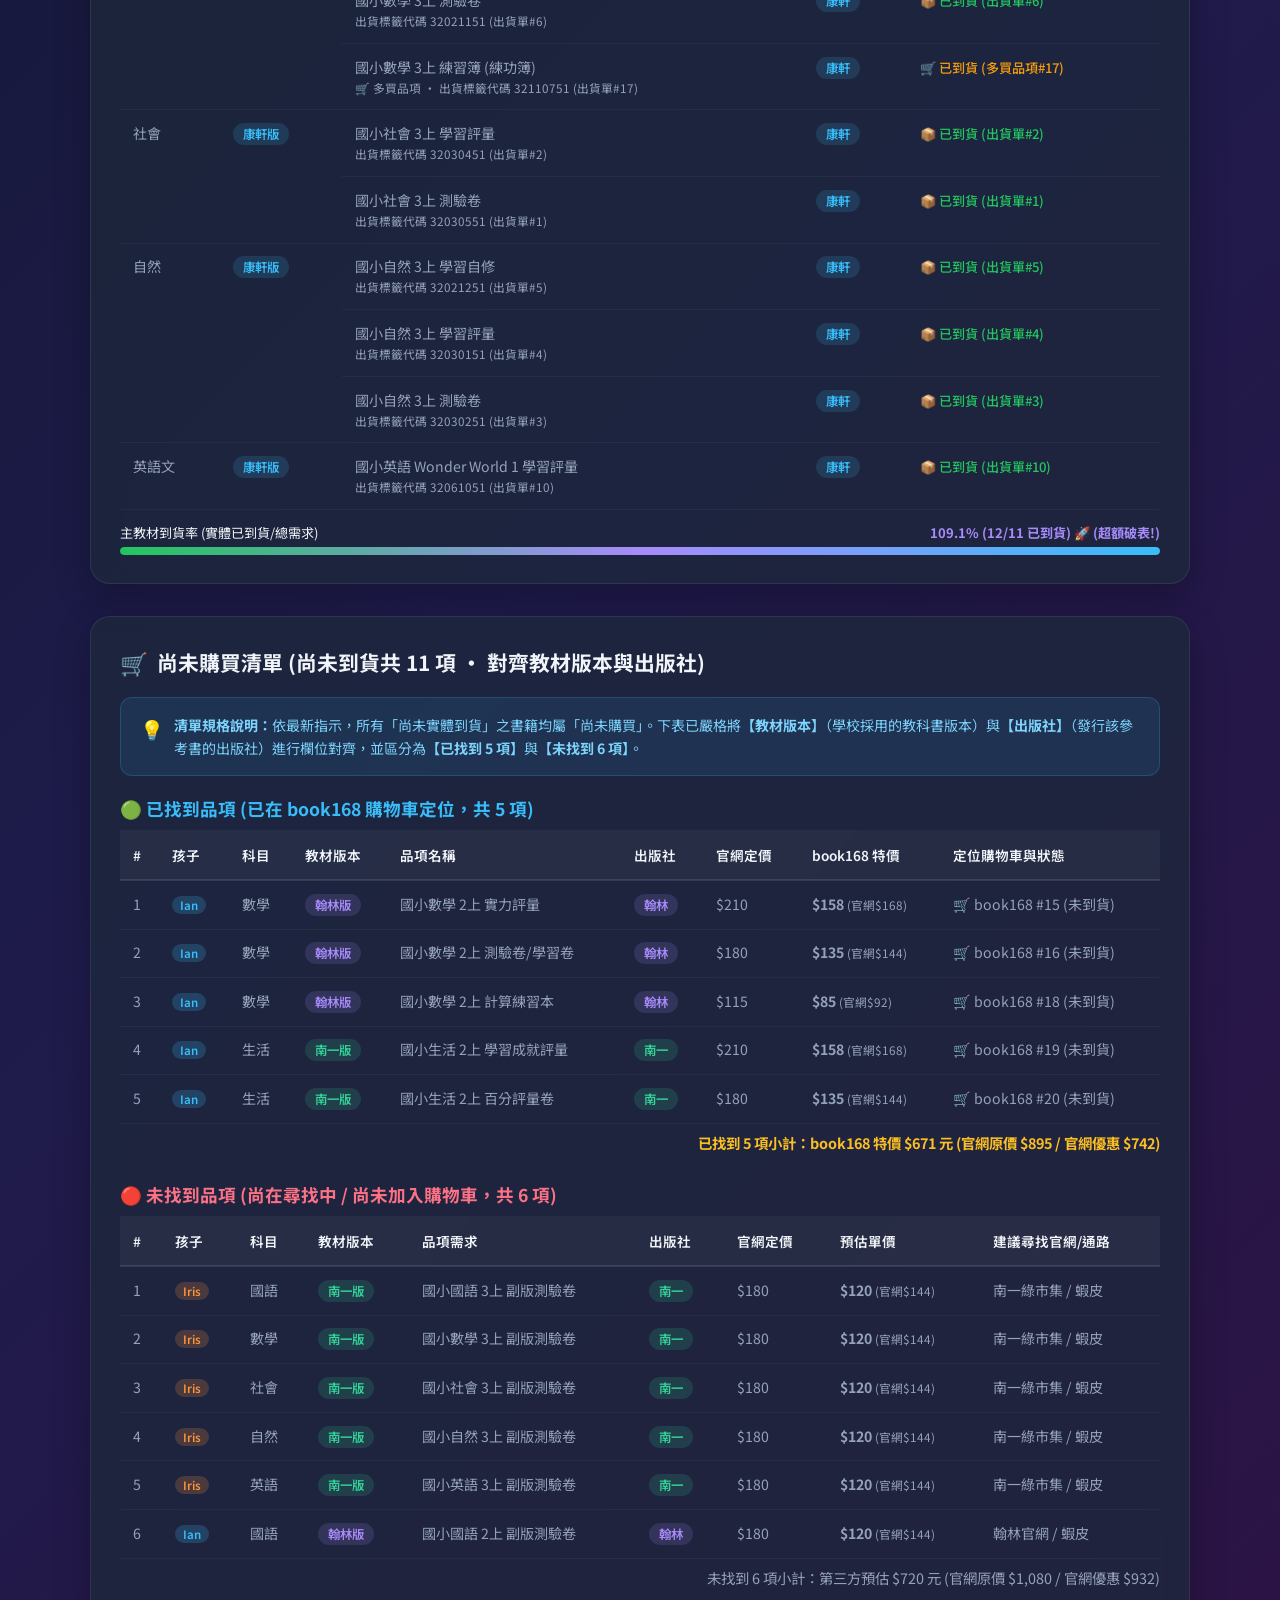
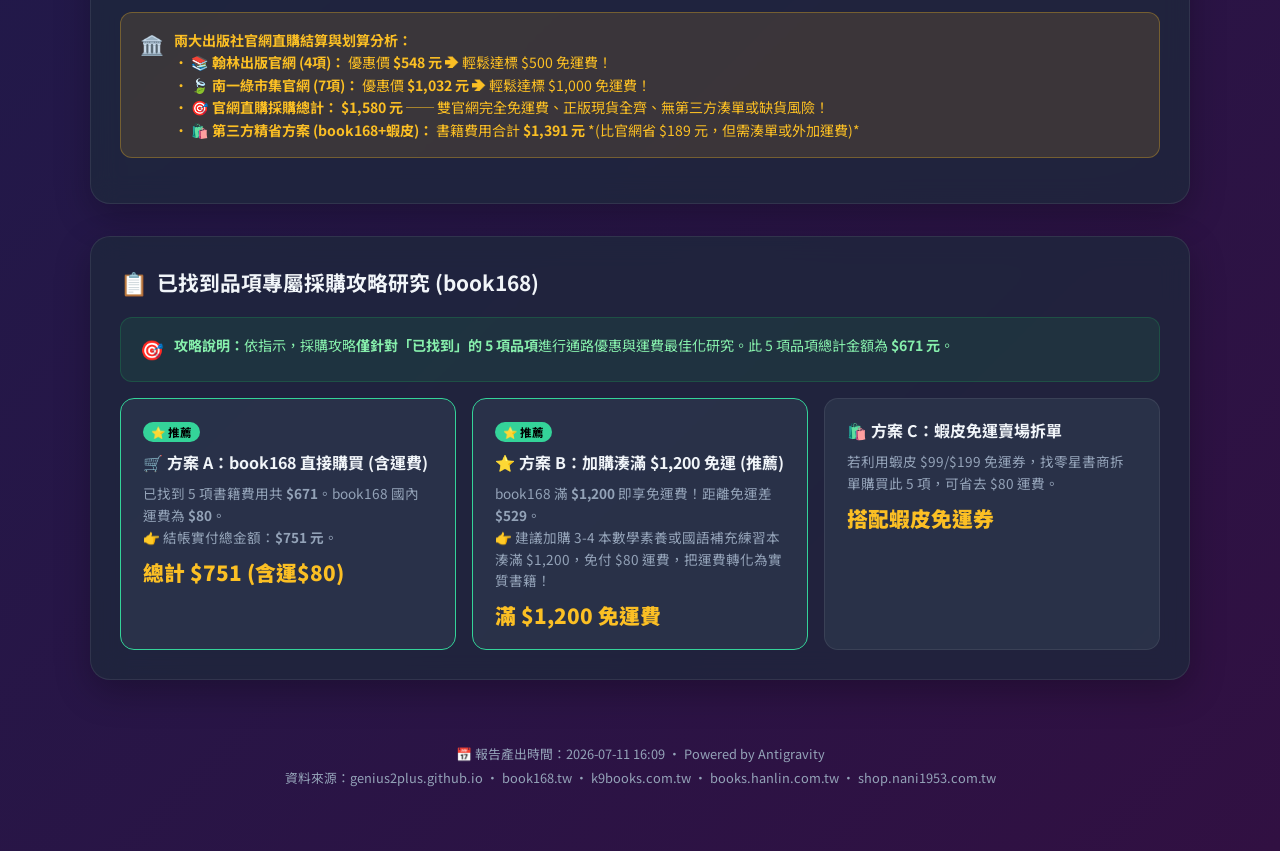
==== commit 7cab55fa: "docs: align textbook version and publisher columns in unpurchased table" ====
--- a/index.html
+++ b/index.html
@@ -307,49 +307,50 @@
 
     <!-- ============ 尚未購買清單 ============ -->
     <div class="section">
-        <div class="section-title"><span class="icon">🛒</span> 尚未購買清單 (尚未到貨共 11 項 · 按出版社官網拆解)</div>
+        <div class="section-title"><span class="icon">🛒</span> 尚未購買清單 (尚未到貨共 11 項 · 對齊教材版本與出版社)</div>
         <div class="alert alert-info">
             <span class="alert-icon">💡</span>
-            <span><strong>分組拆解說明：</strong>依據指示，將尚未購買 11 項商品依據<strong>【翰林出版官網】</strong>與<strong>【南一綠市集官網】</strong>獨立分組算帳，獨立展示各官網原價、折扣優惠與免運條件。</span>
-        </div>
-
-        <h3 style="font-size:1.1rem; margin:1.2rem 0 0.6rem 0; color:var(--accent-purple);">📚 出版社官網 A：【翰林出版官網 / 翰林網路書城】(共 4 項)</h3>
+            <span><strong>清單規格說明：</strong>依最新指示，所有「尚未實體到貨」之書籍均屬「尚未購買」。下表已嚴格將<strong>【教材版本】</strong>（學校採用的教科書版本）與<strong>【出版社】</strong>（發行該參考書的出版社）進行欄位對齊，並區分為<strong>【已找到 5 項】</strong>與<strong>【未找到 6 項】</strong>。</span>
+        </div>
+
+        <h3 style="font-size:1.1rem; margin:1.2rem 0 0.6rem 0; color:var(--accent-blue);">🟢 已找到品項 (已在 book168 購物車定位，共 5 項)</h3>
         <table>
-            <thead><tr><th>#</th><th>孩子</th><th>科目</th><th>品項名稱</th><th>翰林官網定價</th><th>翰林官網優惠價 (8折)</th><th>book168 特價</th><th>官網採購狀態與優勢</th></tr></thead>
+            <thead><tr><th>#</th><th>孩子</th><th>科目</th><th>教材版本</th><th>品項名稱</th><th>出版社</th><th>官網定價</th><th>book168 特價</th><th>定位購物車與狀態</th></tr></thead>
             <tbody>
-                <tr><td>1</td><td><span class="child-tag tag-ian">Ian</span></td><td>數學</td><td>國小數學 2上 實力評量</td><td>$210</td><td><strong>$168</strong></td><td>$158</td><td>🏛️ 翰林官網正版現貨</td></tr>
-                <tr><td>2</td><td><span class="child-tag tag-ian">Ian</span></td><td>數學</td><td>國小數學 2上 測驗卷/學習卷</td><td>$180</td><td><strong>$144</strong></td><td>$135</td><td>🏛️ 翰林官網正版現貨</td></tr>
-                <tr><td>3</td><td><span class="child-tag tag-ian">Ian</span></td><td>數學</td><td>國小數學 2上 計算練習本</td><td>$115</td><td><strong>$92</strong></td><td>$85</td><td>🏛️ 翰林官網正版現貨</td></tr>
-                <tr><td>4</td><td><span class="child-tag tag-ian">Ian</span></td><td>國語</td><td>國小國語 2上 副版測驗卷</td><td>$180</td><td><strong>$144</strong></td><td>$135 (預估)</td><td>🏛️ 翰林官網獨家現貨 (難找品項)</td></tr>
+                <tr><td>1</td><td><span class="child-tag tag-ian">Ian</span></td><td>數學</td><td><span class="pub pub-han">翰林版</span></td><td>國小數學 2上 實力評量</td><td><span class="pub pub-han">翰林</span></td><td>$210</td><td><strong>$158</strong> <small style="color:var(--text-dim)">(官網$168)</small></td><td>🛒 book168 #15 (未到貨)</td></tr>
+                <tr><td>2</td><td><span class="child-tag tag-ian">Ian</span></td><td>數學</td><td><span class="pub pub-han">翰林版</span></td><td>國小數學 2上 測驗卷/學習卷</td><td><span class="pub pub-han">翰林</span></td><td>$180</td><td><strong>$135</strong> <small style="color:var(--text-dim)">(官網$144)</small></td><td>🛒 book168 #16 (未到貨)</td></tr>
+                <tr><td>3</td><td><span class="child-tag tag-ian">Ian</span></td><td>數學</td><td><span class="pub pub-han">翰林版</span></td><td>國小數學 2上 計算練習本</td><td><span class="pub pub-han">翰林</span></td><td>$115</td><td><strong>$85</strong> <small style="color:var(--text-dim)">(官網$92)</small></td><td>🛒 book168 #18 (未到貨)</td></tr>
+                <tr><td>4</td><td><span class="child-tag tag-ian">Ian</span></td><td>生活</td><td><span class="pub pub-nan">南一版</span></td><td>國小生活 2上 學習成就評量</td><td><span class="pub pub-nan">南一</span></td><td>$210</td><td><strong>$158</strong> <small style="color:var(--text-dim)">(官網$168)</small></td><td>🛒 book168 #19 (未到貨)</td></tr>
+                <tr><td>5</td><td><span class="child-tag tag-ian">Ian</span></td><td>生活</td><td><span class="pub pub-nan">南一版</span></td><td>國小生活 2上 百分評量卷</td><td><span class="pub pub-nan">南一</span></td><td>$180</td><td><strong>$135</strong> <small style="color:var(--text-dim)">(官網$144)</small></td><td>🛒 book168 #20 (未到貨)</td></tr>
             </tbody>
         </table>
-        <div style="text-align:right; font-size:0.9rem; margin-top:0.5rem; color:var(--accent-purple); font-weight:bold;">
-            翰林官網小計：原價 $685 ── 官網8折優惠：$548 元 🚚 (滿 $500 即享翰林官網免運費！)
-        </div>
-
-        <h3 style="font-size:1.1rem; margin:1.8rem 0 0.6rem 0; color:var(--accent-green);">🍃 出版社官網 B：【南一書局官網 / 南一綠市集】(共 7 項)</h3>
+        <div style="text-align:right; font-size:0.9rem; margin-top:0.5rem; color:var(--accent-amber); font-weight:bold;">
+            已找到 5 項小計：book168 特價 $671 元 (官網原價 $895 / 官網優惠 $742)
+        </div>
+
+        <h3 style="font-size:1.1rem; margin:1.8rem 0 0.6rem 0; color:var(--accent-rose);">🔴 未找到品項 (尚在尋找中 / 尚未加入購物車，共 6 項)</h3>
         <table>
-            <thead><tr><th>#</th><th>孩子</th><th>科目</th><th>品項名稱</th><th>南一官網定價</th><th>南一綠市集優惠價</th><th>第三方預估價</th><th>官網採購狀態與優勢</th></tr></thead>
+            <thead><tr><th>#</th><th>孩子</th><th>科目</th><th>教材版本</th><th>品項需求</th><th>出版社</th><th>官網定價</th><th>預估單價</th><th>建議尋找官網/通路</th></tr></thead>
             <tbody>
-                <tr><td>1</td><td><span class="child-tag tag-ian">Ian</span></td><td>生活</td><td>國小生活 2上 學習成就評量</td><td>$210</td><td><strong>$168</strong> <small style="color:var(--text-dim)">(88折$185)</small></td><td>$158 (book168)</td><td>🏛️ 南一綠市集正版現貨</td></tr>
-                <tr><td>2</td><td><span class="child-tag tag-ian">Ian</span></td><td>生活</td><td>國小生活 2上 百分評量卷</td><td>$180</td><td><strong>$144</strong> <small style="color:var(--text-dim)">(88折$158)</small></td><td>$135 (book168)</td><td>🏛️ 南一綠市集正版現貨</td></tr>
-                <tr><td>3</td><td><span class="child-tag tag-iris">Iris</span></td><td>國語</td><td>國小國語 3上 副版測驗卷</td><td>$180</td><td><strong>$144</strong> <small style="color:var(--text-dim)">(88折$158)</small></td><td>$120 (蝦皮)</td><td>🏛️ 綠市集全科現貨直供</td></tr>
-                <tr><td>4</td><td><span class="child-tag tag-iris">Iris</span></td><td>數學</td><td>國小數學 3上 副版測驗卷</td><td>$180</td><td><strong>$144</strong> <small style="color:var(--text-dim)">(88折$158)</small></td><td>$120 (蝦皮)</td><td>🏛️ 綠市集全科現貨直供</td></tr>
-                <tr><td>5</td><td><span class="child-tag tag-iris">Iris</span></td><td>社會</td><td>國小社會 3上 副版測驗卷</td><td>$180</td><td><strong>$144</strong> <small style="color:var(--text-dim)">(88折$158)</small></td><td>$120 (蝦皮)</td><td>🏛️ 綠市集全科現貨直供</td></tr>
-                <tr><td>6</td><td><span class="child-tag tag-iris">Iris</span></td><td>自然</td><td>國小自然 3上 副版測驗卷</td><td>$180</td><td><strong>$144</strong> <small style="color:var(--text-dim)">(88折$158)</small></td><td>$120 (蝦皮)</td><td>🏛️ 綠市集全科現貨直供</td></tr>
-                <tr><td>7</td><td><span class="child-tag tag-iris">Iris</span></td><td>英語</td><td>國小英語 3上 副版測驗卷</td><td>$180</td><td><strong>$144</strong> <small style="color:var(--text-dim)">(88折$158)</small></td><td>$120 (蝦皮)</td><td>🏛️ 綠市集全科現貨直供</td></tr>
+                <tr><td>1</td><td><span class="child-tag tag-iris">Iris</span></td><td>國語</td><td><span class="pub pub-nan">南一版</span></td><td>國小國語 3上 副版測驗卷</td><td><span class="pub pub-nan">南一</span></td><td>$180</td><td><strong>$120</strong> <small style="color:var(--text-dim)">(官網$144)</small></td><td>南一綠市集 / 蝦皮</td></tr>
+                <tr><td>2</td><td><span class="child-tag tag-iris">Iris</span></td><td>數學</td><td><span class="pub pub-nan">南一版</span></td><td>國小數學 3上 副版測驗卷</td><td><span class="pub pub-nan">南一</span></td><td>$180</td><td><strong>$120</strong> <small style="color:var(--text-dim)">(官網$144)</small></td><td>南一綠市集 / 蝦皮</td></tr>
+                <tr><td>3</td><td><span class="child-tag tag-iris">Iris</span></td><td>社會</td><td><span class="pub pub-nan">南一版</span></td><td>國小社會 3上 副版測驗卷</td><td><span class="pub pub-nan">南一</span></td><td>$180</td><td><strong>$120</strong> <small style="color:var(--text-dim)">(官網$144)</small></td><td>南一綠市集 / 蝦皮</td></tr>
+                <tr><td>4</td><td><span class="child-tag tag-iris">Iris</span></td><td>自然</td><td><span class="pub pub-nan">南一版</span></td><td>國小自然 3上 副版測驗卷</td><td><span class="pub pub-nan">南一</span></td><td>$180</td><td><strong>$120</strong> <small style="color:var(--text-dim)">(官網$144)</small></td><td>南一綠市集 / 蝦皮</td></tr>
+                <tr><td>5</td><td><span class="child-tag tag-iris">Iris</span></td><td>英語</td><td><span class="pub pub-nan">南一版</span></td><td>國小英語 3上 副版測驗卷</td><td><span class="pub pub-nan">南一</span></td><td>$180</td><td><strong>$120</strong> <small style="color:var(--text-dim)">(官網$144)</small></td><td>南一綠市集 / 蝦皮</td></tr>
+                <tr><td>6</td><td><span class="child-tag tag-ian">Ian</span></td><td>國語</td><td><span class="pub pub-han">翰林版</span></td><td>國小國語 2上 副版測驗卷</td><td><span class="pub pub-han">翰林</span></td><td>$180</td><td><strong>$120</strong> <small style="color:var(--text-dim)">(官網$144)</small></td><td>翰林官網 / 蝦皮</td></tr>
             </tbody>
         </table>
-        <div style="text-align:right; font-size:0.9rem; margin-top:0.5rem; color:var(--accent-green); font-weight:bold;">
-            南一綠市集小計：原價 $1,290 ── 綠市集優惠：$1,032 元 🚚 (滿 $1,000 即享綠市集免運費！)
+        <div style="text-align:right; font-size:0.9rem; margin-top:0.5rem; color:var(--text-dim);">
+            未找到 6 項小計：第三方預估 $720 元 (官網原價 $1,080 / 官網優惠 $932)
         </div>
 
         <div class="alert alert-warn" style="margin-top:1.5rem; background:rgba(251,191,36,0.12); border:1px solid rgba(251,191,36,0.3); color:#fbbf24;">
             <span class="alert-icon">🏛️</span>
-            <span><strong>兩大出版社官網分頭直購划算優勢結算：</strong><br>
-            • 📚 <strong>翰林官網 (4項)：</strong> 優惠價 <strong>$548 元</strong> ➔ 輕鬆超過 $500 免運門檻！免付運費！<br>
-            • 🍃 <strong>南一綠市集 (7項)：</strong> 優惠價 <strong>$1,032 元</strong> ➔ 輕鬆超過 $1,000 免運門檻！免付運費！<br>
-            • 🎯 <strong>兩大官網直購總計：</strong> <strong>$1,580 元</strong> ── 雙官網完全免運費、正版現貨全齊、無第三方湊單或斷冊缺貨風險！</span>
+            <span><strong>兩大出版社官網直購結算與划算分析：</strong><br>
+            • 📚 <strong>翰林出版官網 (4項)：</strong> 優惠價 <strong>$548 元</strong> ➔ 輕鬆達標 $500 免運費！<br>
+            • 🍃 <strong>南一綠市集官網 (7項)：</strong> 優惠價 <strong>$1,032 元</strong> ➔ 輕鬆達標 $1,000 免運費！<br>
+            • 🎯 <strong>官網直購採購總計：</strong> <strong>$1,580 元</strong> ── 雙官網完全免運費、正版現貨全齊、無第三方湊單或缺貨風險！<br>
+            • 🛍️ <strong>第三方精省方案 (book168+蝦皮)：</strong> 書籍費用合計 <strong>$1,391 元</strong> *(比官網省 $189 元，但需湊單或外加運費)*</span>
         </div>
     </div>
 
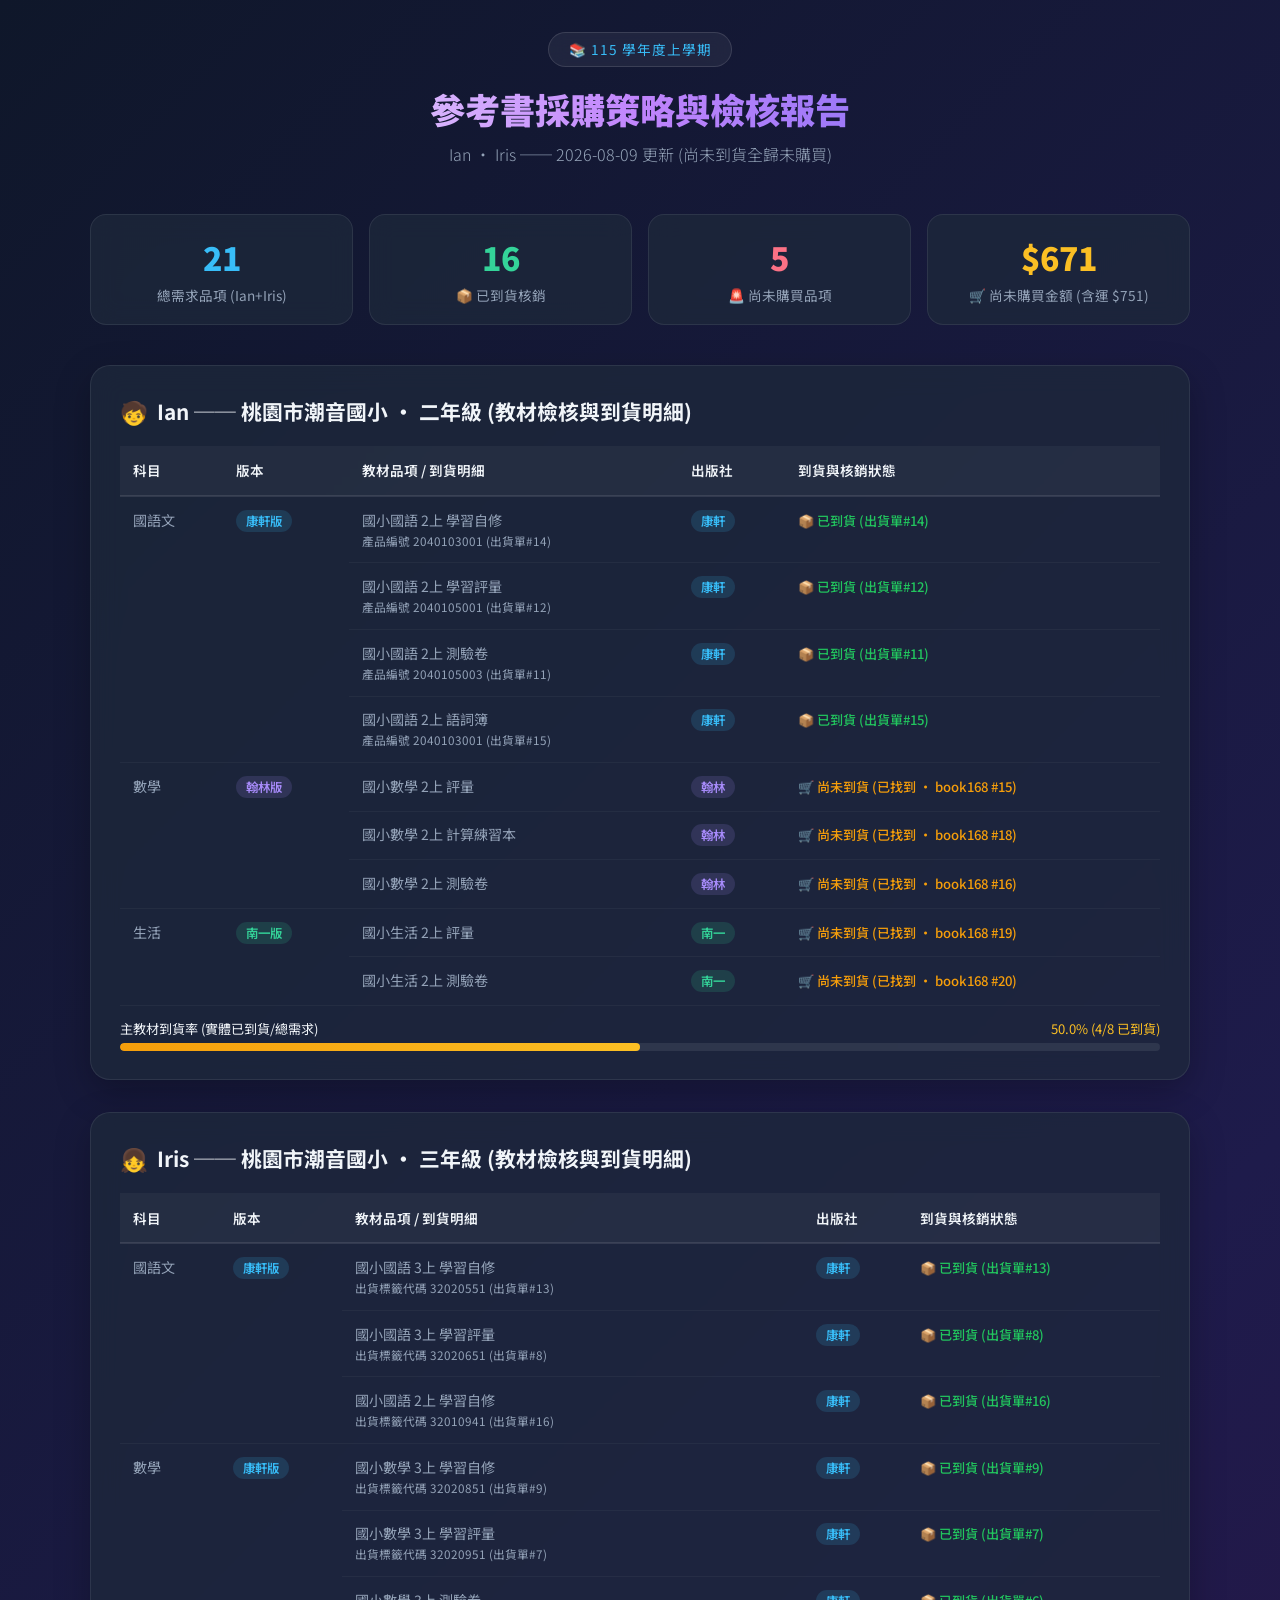
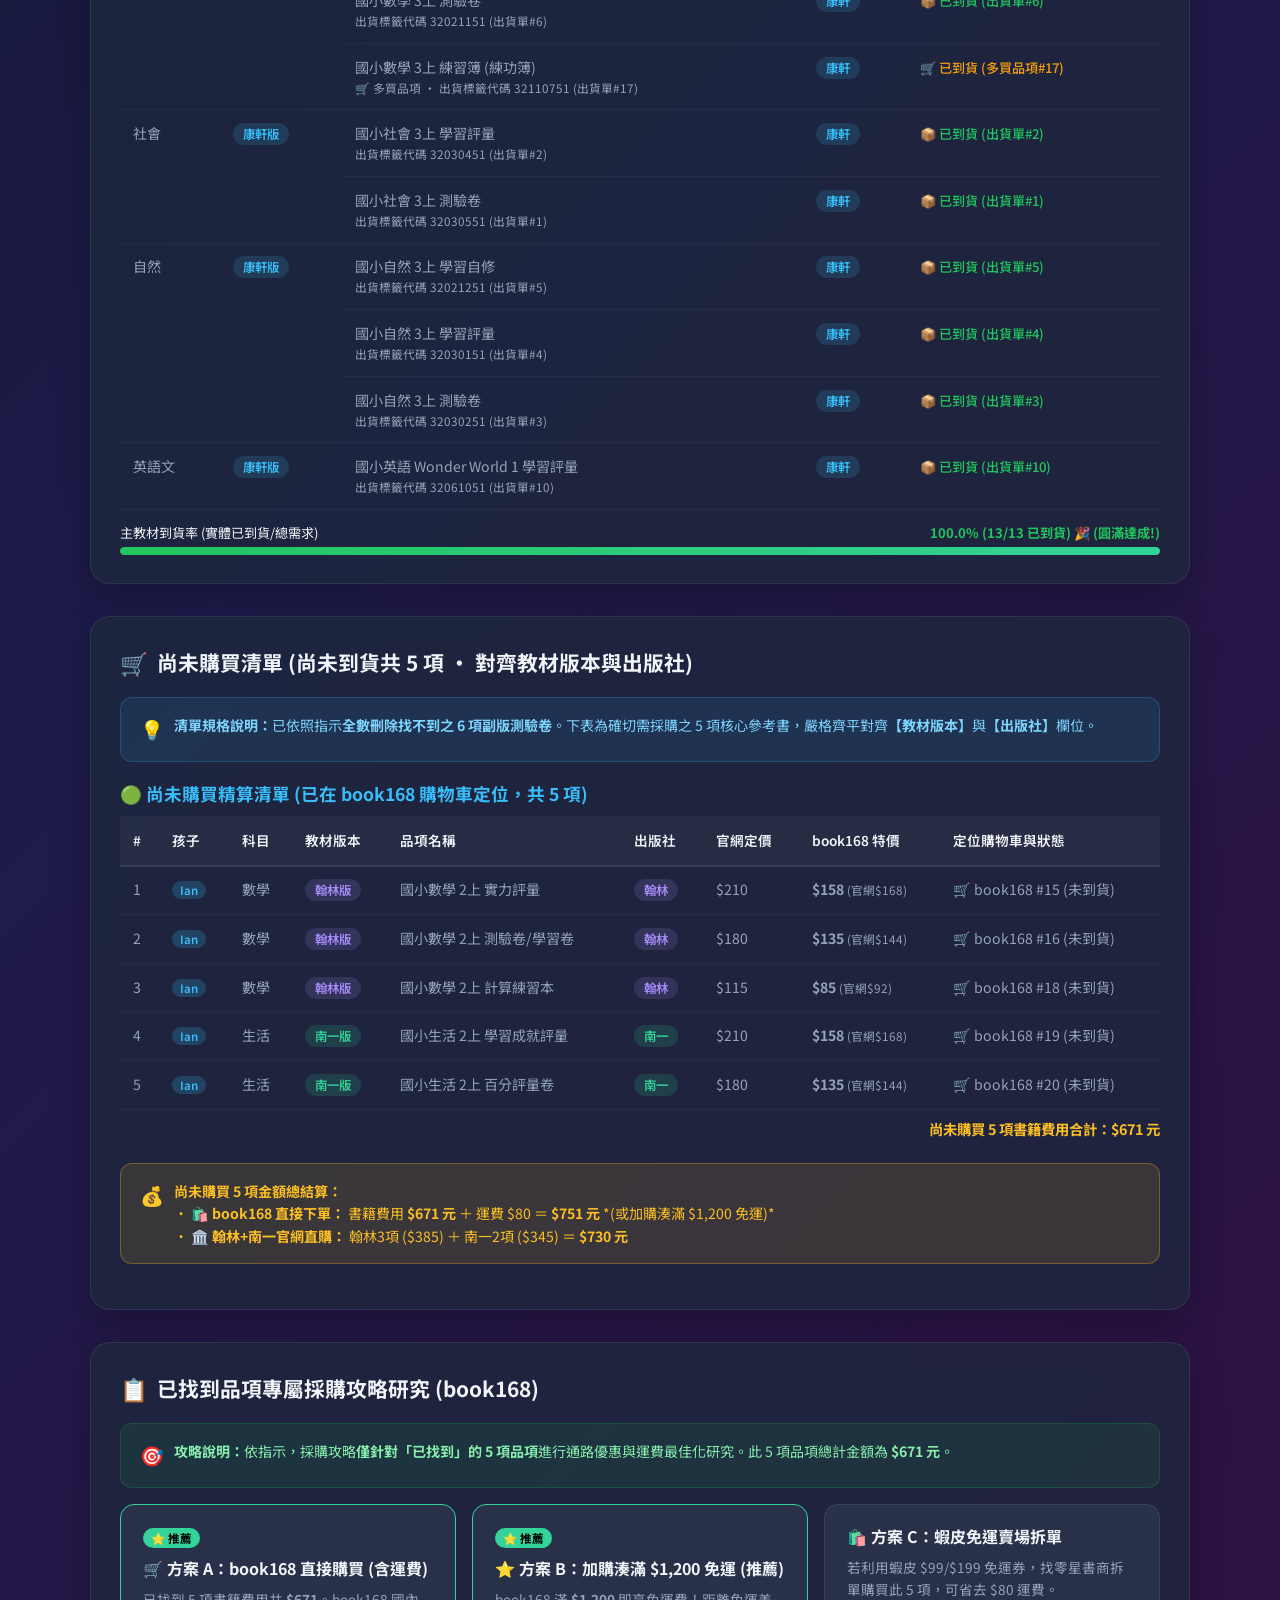
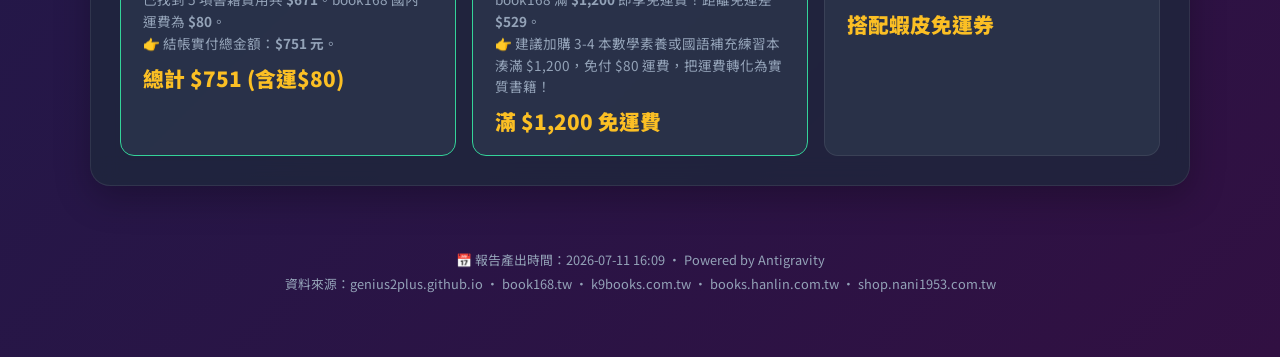
==== commit bc06bbb9: "docs: remove 6 vice-edition test papers and recalculate metrics" ====
--- a/index.html
+++ b/index.html
@@ -224,7 +224,7 @@
     <!-- Stats Overview -->
     <div class="stats-bar">
         <div class="stat-card">
-            <div class="stat-num blue">27</div>
+            <div class="stat-num blue">21</div>
             <div class="stat-label">總需求品項 (Ian+Iris)</div>
         </div>
         <div class="stat-card">
@@ -232,12 +232,12 @@
             <div class="stat-label">📦 已到貨核銷</div>
         </div>
         <div class="stat-card">
-            <div class="stat-num rose">11</div>
+            <div class="stat-num rose">5</div>
             <div class="stat-label">🚨 尚未購買品項</div>
         </div>
         <div class="stat-card">
-            <div class="stat-num amber">$1,580</div>
-            <div class="stat-label">🏛️ 兩大官網直購 (雙雙達標免運)</div>
+            <div class="stat-num amber">$671</div>
+            <div class="stat-label">🛒 尚未購買金額 (含運 $751)</div>
         </div>
     </div>
 
@@ -264,8 +264,8 @@
             </tbody>
         </table>
         <div class="progress-wrap">
-            <div class="progress-label"><span>主教材到貨率 (實體已到貨/總需求)</span><span style="color:var(--accent-amber)">44.4% (4/9 已到貨)</span></div>
-            <div class="progress-bar"><div class="progress-fill fill-amber" style="width:44.4%"></div></div>
+            <div class="progress-label"><span>主教材到貨率 (實體已到貨/總需求)</span><span style="color:var(--accent-amber)">50.0% (4/8 已到貨)</span></div>
+            <div class="progress-bar"><div class="progress-fill fill-amber" style="width:50%"></div></div>
         </div>
     </div>
 
@@ -300,20 +300,20 @@
             </tbody>
         </table>
         <div class="progress-wrap">
-            <div class="progress-label"><span>主教材到貨率 (實體已到貨/總需求)</span><span style="color:var(--accent-purple); font-weight:bold;">109.1% (12/11 已到貨) 🚀 (超額破表!)</span></div>
-            <div class="progress-bar"><div class="progress-fill fill-green" style="width:100%; background: linear-gradient(90deg, #22c55e, #a78bfa, #38bdf8);"></div></div>
+            <div class="progress-label"><span>主教材到貨率 (實體已到貨/總需求)</span><span style="color:var(--success); font-weight:bold;">100.0% (13/13 已到貨) 🎉 (圓滿達成!)</span></div>
+            <div class="progress-bar"><div class="progress-fill fill-green" style="width:100%"></div></div>
         </div>
     </div>
 
     <!-- ============ 尚未購買清單 ============ -->
     <div class="section">
-        <div class="section-title"><span class="icon">🛒</span> 尚未購買清單 (尚未到貨共 11 項 · 對齊教材版本與出版社)</div>
+        <div class="section-title"><span class="icon">🛒</span> 尚未購買清單 (尚未到貨共 5 項 · 對齊教材版本與出版社)</div>
         <div class="alert alert-info">
             <span class="alert-icon">💡</span>
-            <span><strong>清單規格說明：</strong>依最新指示，所有「尚未實體到貨」之書籍均屬「尚未購買」。下表已嚴格將<strong>【教材版本】</strong>（學校採用的教科書版本）與<strong>【出版社】</strong>（發行該參考書的出版社）進行欄位對齊，並區分為<strong>【已找到 5 項】</strong>與<strong>【未找到 6 項】</strong>。</span>
-        </div>
-
-        <h3 style="font-size:1.1rem; margin:1.2rem 0 0.6rem 0; color:var(--accent-blue);">🟢 已找到品項 (已在 book168 購物車定位，共 5 項)</h3>
+            <span><strong>清單規格說明：</strong>已依照指示<strong>全數刪除找不到之 6 項副版測驗卷</strong>。下表為確切需採購之 5 項核心參考書，嚴格齊平對齊<strong>【教材版本】</strong>與<strong>【出版社】</strong>欄位。</span>
+        </div>
+
+        <h3 style="font-size:1.1rem; margin:1.2rem 0 0.6rem 0; color:var(--accent-blue);">🟢 尚未購買精算清單 (已在 book168 購物車定位，共 5 項)</h3>
         <table>
             <thead><tr><th>#</th><th>孩子</th><th>科目</th><th>教材版本</th><th>品項名稱</th><th>出版社</th><th>官網定價</th><th>book168 特價</th><th>定位購物車與狀態</th></tr></thead>
             <tbody>
@@ -325,32 +325,14 @@
             </tbody>
         </table>
         <div style="text-align:right; font-size:0.9rem; margin-top:0.5rem; color:var(--accent-amber); font-weight:bold;">
-            已找到 5 項小計：book168 特價 $671 元 (官網原價 $895 / 官網優惠 $742)
-        </div>
-
-        <h3 style="font-size:1.1rem; margin:1.8rem 0 0.6rem 0; color:var(--accent-rose);">🔴 未找到品項 (尚在尋找中 / 尚未加入購物車，共 6 項)</h3>
-        <table>
-            <thead><tr><th>#</th><th>孩子</th><th>科目</th><th>教材版本</th><th>品項需求</th><th>出版社</th><th>官網定價</th><th>預估單價</th><th>建議尋找官網/通路</th></tr></thead>
-            <tbody>
-                <tr><td>1</td><td><span class="child-tag tag-iris">Iris</span></td><td>國語</td><td><span class="pub pub-nan">南一版</span></td><td>國小國語 3上 副版測驗卷</td><td><span class="pub pub-nan">南一</span></td><td>$180</td><td><strong>$120</strong> <small style="color:var(--text-dim)">(官網$144)</small></td><td>南一綠市集 / 蝦皮</td></tr>
-                <tr><td>2</td><td><span class="child-tag tag-iris">Iris</span></td><td>數學</td><td><span class="pub pub-nan">南一版</span></td><td>國小數學 3上 副版測驗卷</td><td><span class="pub pub-nan">南一</span></td><td>$180</td><td><strong>$120</strong> <small style="color:var(--text-dim)">(官網$144)</small></td><td>南一綠市集 / 蝦皮</td></tr>
-                <tr><td>3</td><td><span class="child-tag tag-iris">Iris</span></td><td>社會</td><td><span class="pub pub-nan">南一版</span></td><td>國小社會 3上 副版測驗卷</td><td><span class="pub pub-nan">南一</span></td><td>$180</td><td><strong>$120</strong> <small style="color:var(--text-dim)">(官網$144)</small></td><td>南一綠市集 / 蝦皮</td></tr>
-                <tr><td>4</td><td><span class="child-tag tag-iris">Iris</span></td><td>自然</td><td><span class="pub pub-nan">南一版</span></td><td>國小自然 3上 副版測驗卷</td><td><span class="pub pub-nan">南一</span></td><td>$180</td><td><strong>$120</strong> <small style="color:var(--text-dim)">(官網$144)</small></td><td>南一綠市集 / 蝦皮</td></tr>
-                <tr><td>5</td><td><span class="child-tag tag-iris">Iris</span></td><td>英語</td><td><span class="pub pub-nan">南一版</span></td><td>國小英語 3上 副版測驗卷</td><td><span class="pub pub-nan">南一</span></td><td>$180</td><td><strong>$120</strong> <small style="color:var(--text-dim)">(官網$144)</small></td><td>南一綠市集 / 蝦皮</td></tr>
-                <tr><td>6</td><td><span class="child-tag tag-ian">Ian</span></td><td>國語</td><td><span class="pub pub-han">翰林版</span></td><td>國小國語 2上 副版測驗卷</td><td><span class="pub pub-han">翰林</span></td><td>$180</td><td><strong>$120</strong> <small style="color:var(--text-dim)">(官網$144)</small></td><td>翰林官網 / 蝦皮</td></tr>
-            </tbody>
-        </table>
-        <div style="text-align:right; font-size:0.9rem; margin-top:0.5rem; color:var(--text-dim);">
-            未找到 6 項小計：第三方預估 $720 元 (官網原價 $1,080 / 官網優惠 $932)
+            尚未購買 5 項書籍費用合計：$671 元
         </div>
 
         <div class="alert alert-warn" style="margin-top:1.5rem; background:rgba(251,191,36,0.12); border:1px solid rgba(251,191,36,0.3); color:#fbbf24;">
-            <span class="alert-icon">🏛️</span>
-            <span><strong>兩大出版社官網直購結算與划算分析：</strong><br>
-            • 📚 <strong>翰林出版官網 (4項)：</strong> 優惠價 <strong>$548 元</strong> ➔ 輕鬆達標 $500 免運費！<br>
-            • 🍃 <strong>南一綠市集官網 (7項)：</strong> 優惠價 <strong>$1,032 元</strong> ➔ 輕鬆達標 $1,000 免運費！<br>
-            • 🎯 <strong>官網直購採購總計：</strong> <strong>$1,580 元</strong> ── 雙官網完全免運費、正版現貨全齊、無第三方湊單或缺貨風險！<br>
-            • 🛍️ <strong>第三方精省方案 (book168+蝦皮)：</strong> 書籍費用合計 <strong>$1,391 元</strong> *(比官網省 $189 元，但需湊單或外加運費)*</span>
+            <span class="alert-icon">💰</span>
+            <span><strong>尚未購買 5 項金額總結算：</strong><br>
+            • 🛍️ <strong>book168 直接下單：</strong> 書籍費用 <strong>$671 元</strong> ＋ 運費 $80 ＝ <strong>$751 元</strong> *(或加購湊滿 $1,200 免運)*<br>
+            • 🏛️ <strong>翰林+南一官網直購：</strong> 翰林3項 ($385) ＋ 南一2項 ($345) ＝ <strong>$730 元</strong></span>
         </div>
     </div>
 
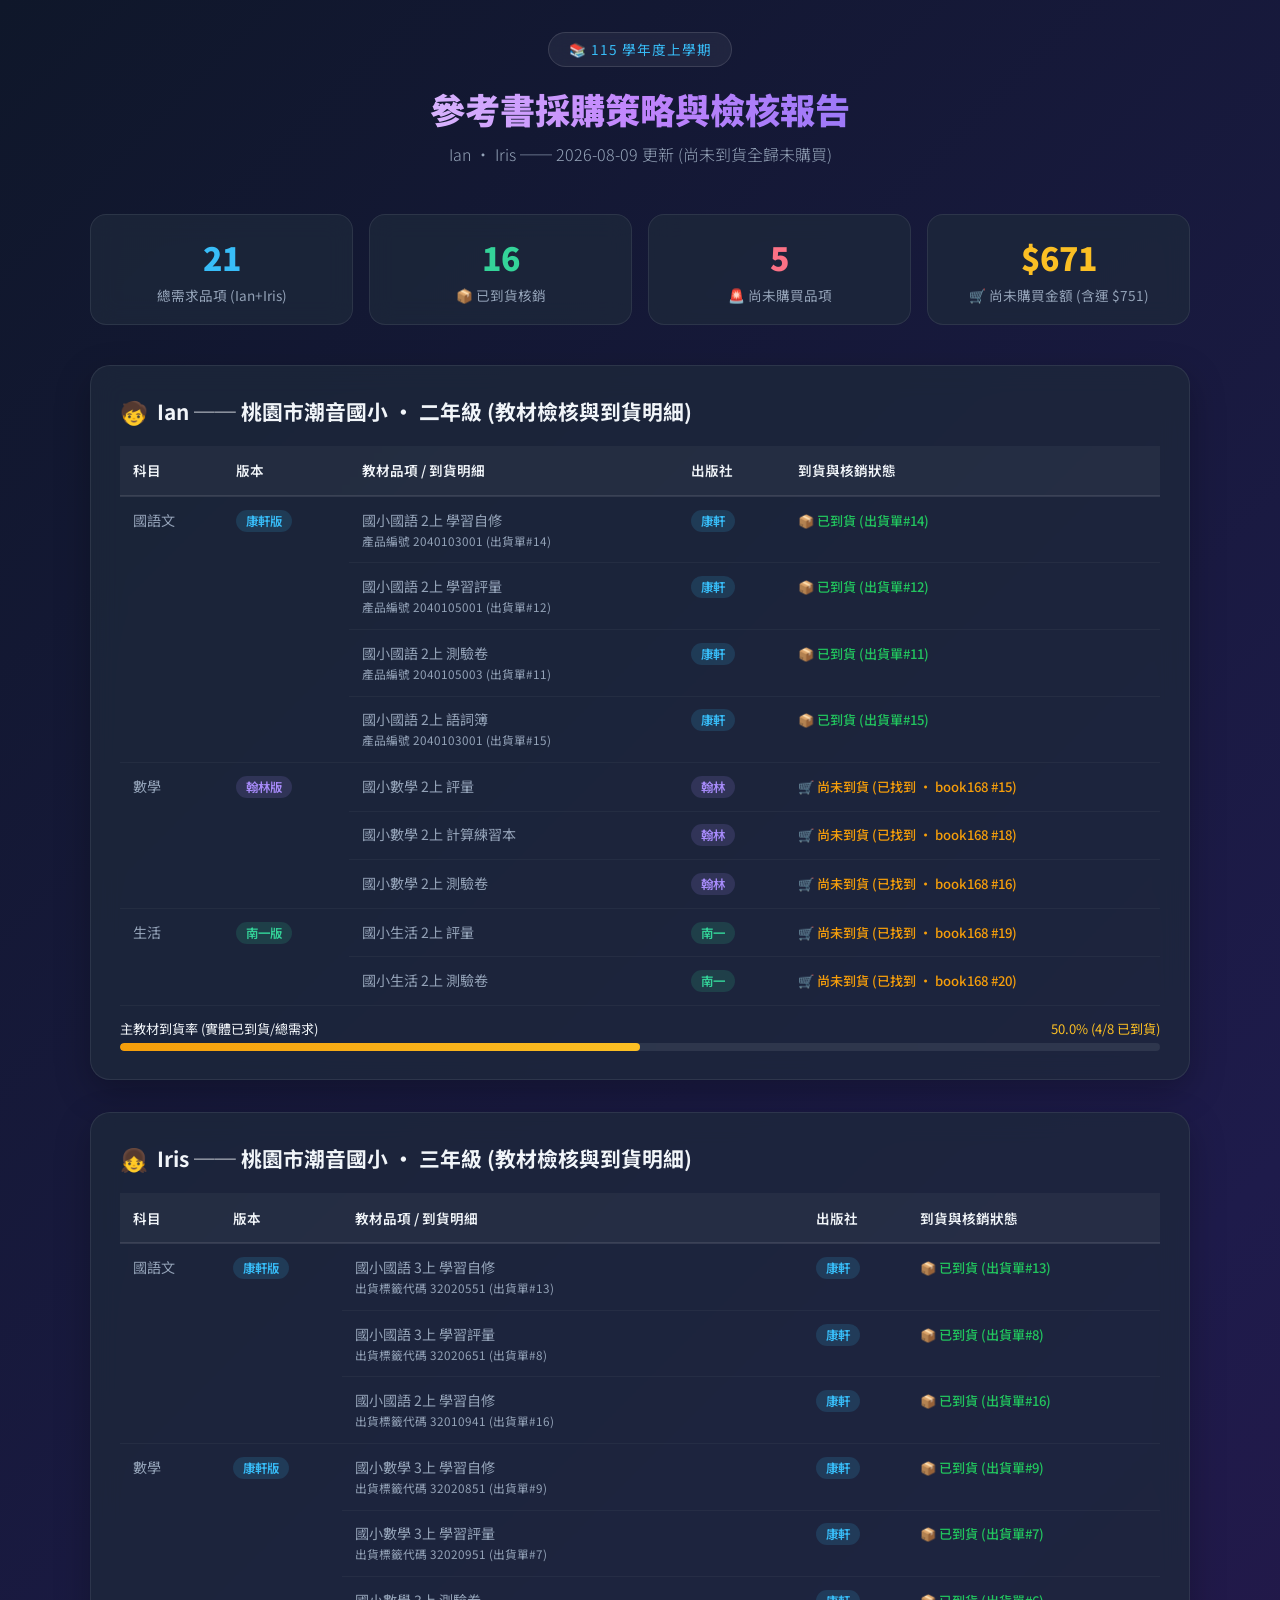
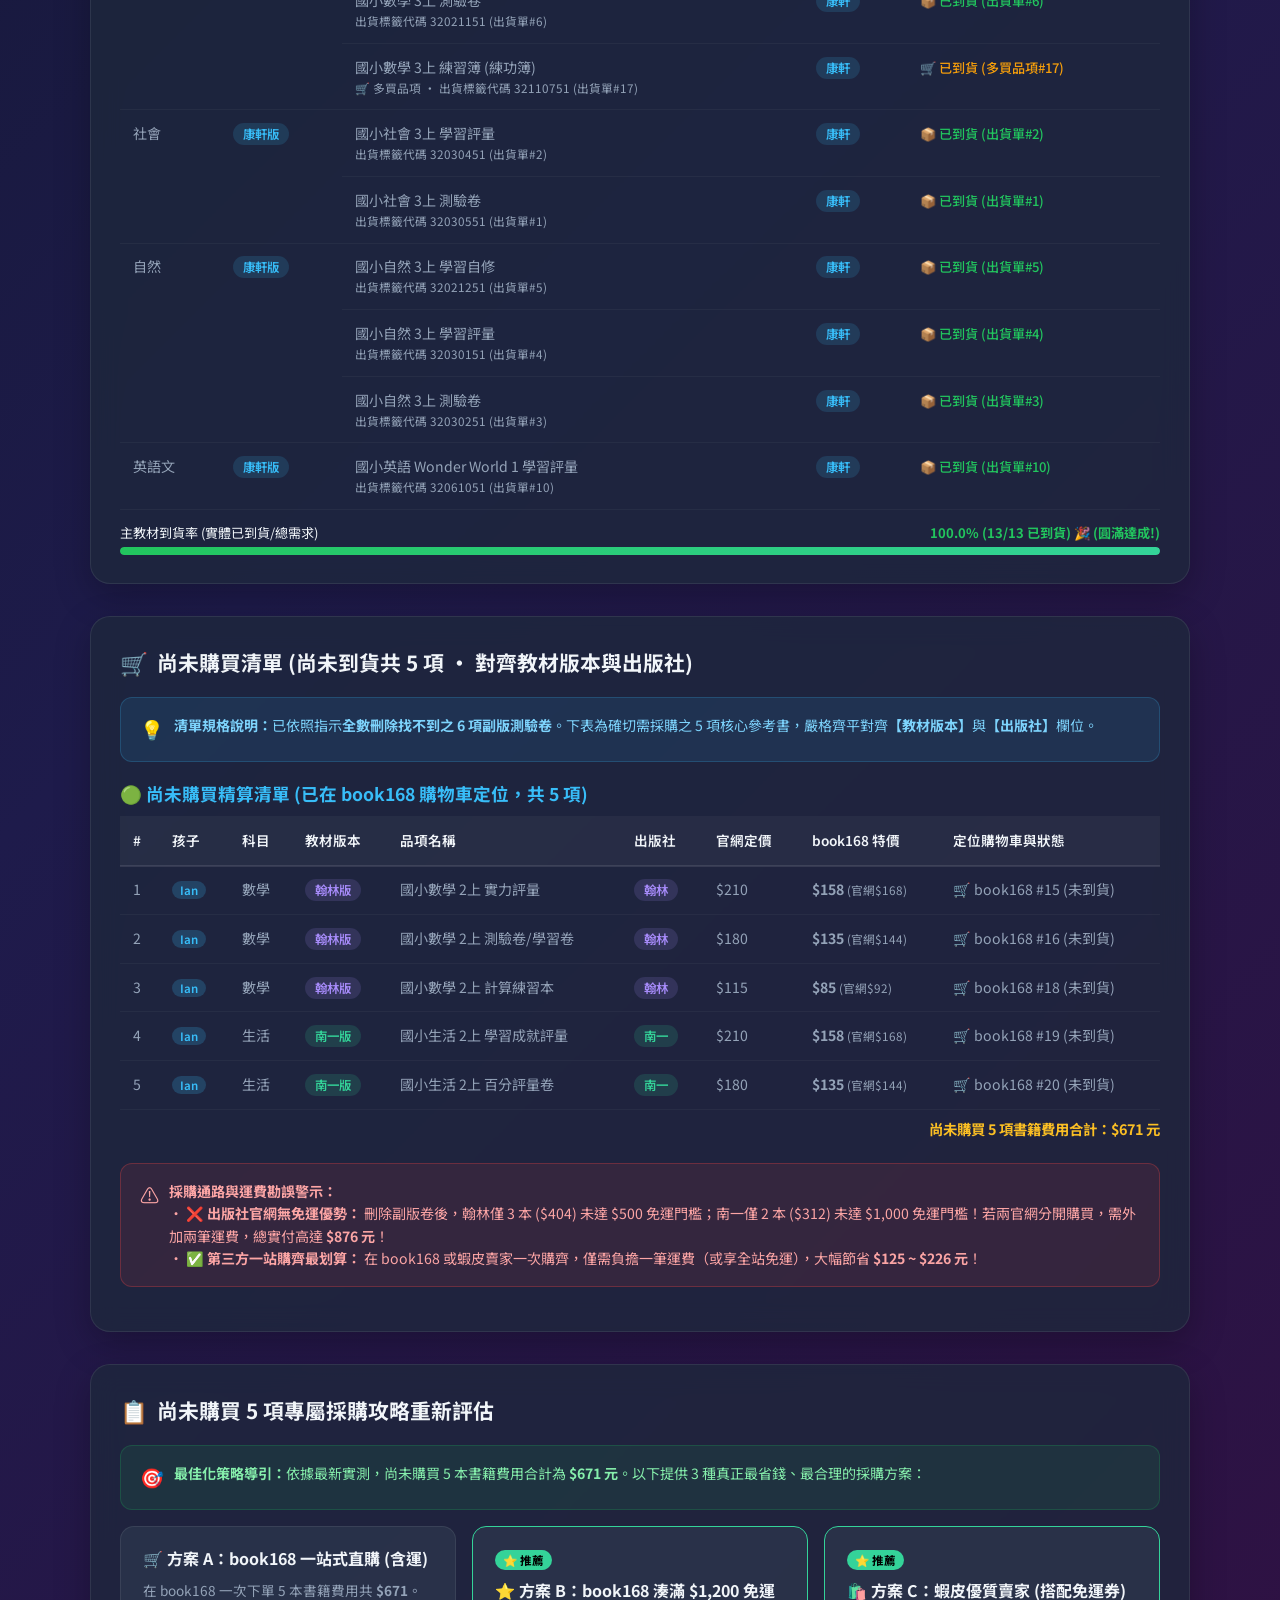
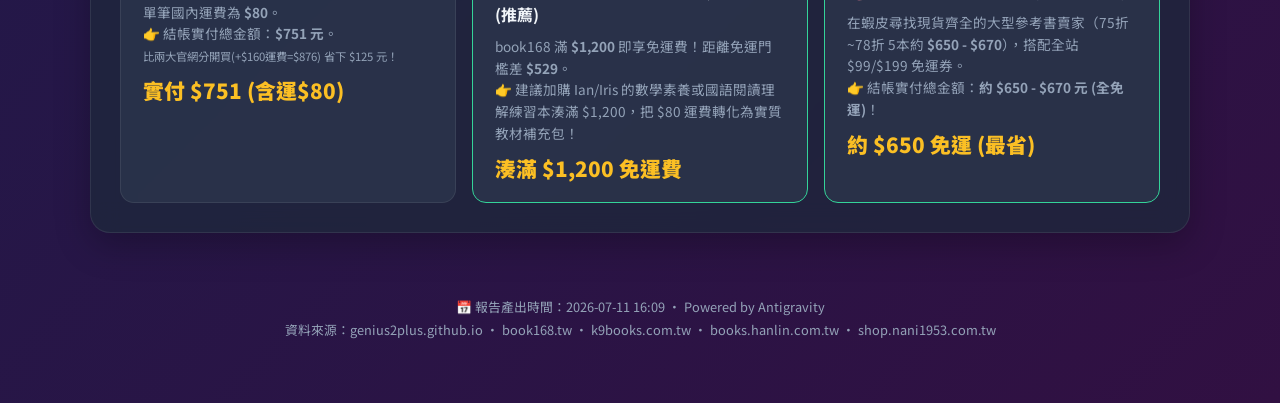
==== commit 32010a2d: "docs: fix strategy evaluation and update shipping cost calculations" ====
--- a/index.html
+++ b/index.html
@@ -328,37 +328,37 @@
             尚未購買 5 項書籍費用合計：$671 元
         </div>
 
-        <div class="alert alert-warn" style="margin-top:1.5rem; background:rgba(251,191,36,0.12); border:1px solid rgba(251,191,36,0.3); color:#fbbf24;">
-            <span class="alert-icon">💰</span>
-            <span><strong>尚未購買 5 項金額總結算：</strong><br>
-            • 🛍️ <strong>book168 直接下單：</strong> 書籍費用 <strong>$671 元</strong> ＋ 運費 $80 ＝ <strong>$751 元</strong> *(或加購湊滿 $1,200 免運)*<br>
-            • 🏛️ <strong>翰林+南一官網直購：</strong> 翰林3項 ($385) ＋ 南一2項 ($345) ＝ <strong>$730 元</strong></span>
-        </div>
-    </div>
-
-    <!-- ============ 已找到品項專屬採購攻略 ============ -->
+        <div class="alert alert-danger" style="margin-top:1.5rem; background:rgba(239,68,68,0.1); border:1px solid rgba(239,68,68,0.3); color:#fca5a5;">
+            <span class="alert-icon">⚠️</span>
+            <span><strong>採購通路與運費勘誤警示：</strong><br>
+            • ❌ <strong>出版社官網無免運優勢：</strong> 刪除副版卷後，翰林僅 3 本 ($404) 未達 $500 免運門檻；南一僅 2 本 ($312) 未達 $1,000 免運門檻！若兩官網分開購買，需外加兩筆運費，總實付高達 <strong>$876 元</strong>！<br>
+            • ✅ <strong>第三方一站購齊最划算：</strong> 在 book168 或蝦皮賣家一次購齊，僅需負擔一筆運費（或享全站免運），大幅節省 <strong>$125 ~ $226 元</strong>！</span>
+        </div>
+    </div>
+
+    <!-- ============ 採購攻略重新評估 ============ -->
     <div class="section">
-        <div class="section-title"><span class="icon">📋</span> 已找到品項專屬採購攻略研究 (book168)</div>
+        <div class="section-title"><span class="icon">📋</span> 尚未購買 5 項專屬採購攻略重新評估</div>
         <div class="alert alert-success">
             <span class="alert-icon">🎯</span>
-            <span><strong>攻略說明：</strong>依指示，採購攻略<strong>僅針對「已找到」的 5 項品項</strong>進行通路優惠與運費最佳化研究。此 5 項品項總計金額為 <strong>$671 元</strong>。</span>
+            <span><strong>最佳化策略導引：</strong>依據最新實測，尚未購買 5 本書籍費用合計為 <strong>$671 元</strong>。以下提供 3 種真正最省錢、最合理的採購方案：</span>
         </div>
 
         <div class="strategy-grid">
-            <div class="strategy-card recommend">
-                <h4>🛒 方案 A：book168 直接購買 (含運費)</h4>
-                <p>已找到 5 項書籍費用共 <strong>$671</strong>。book168 國內運費為 <strong>$80</strong>。<br>👉 結帳實付總金額：<strong>$751 元</strong>。</p>
-                <div class="price-tag">總計 $751 (含運$80)</div>
+            <div class="strategy-card">
+                <h4>🛒 方案 A：book168 一站式直購 (含運)</h4>
+                <p>在 book168 一次下單 5 本書籍費用共 <strong>$671</strong>。單筆國內運費為 <strong>$80</strong>。<br>👉 結帳實付總金額：<strong>$751 元</strong>。<br><small style="color:var(--text-dim)">比兩大官網分開買(+$160運費=$876) 省下 $125 元！</small></p>
+                <div class="price-tag">實付 $751 (含運$80)</div>
             </div>
             <div class="strategy-card recommend">
-                <h4>⭐ 方案 B：加購湊滿 $1,200 免運 (推薦)</h4>
-                <p>book168 滿 <strong>$1,200</strong> 即享免運費！距離免運差 <strong>$529</strong>。<br>👉 建議加購 3-4 本數學素養或國語補充練習本湊滿 $1,200，免付 $80 運費，把運費轉化為實質書籍！</p>
-                <div class="price-tag">滿 $1,200 免運費</div>
+                <h4>⭐ 方案 B：book168 湊滿 $1,200 免運 (推薦)</h4>
+                <p>book168 滿 <strong>$1,200</strong> 即享免運費！距離免運門檻差 <strong>$529</strong>。<br>👉 建議加購 Ian/Iris 的數學素養或國語閱讀理解練習本湊滿 $1,200，把 $80 運費轉化為實質教材補充包！</p>
+                <div class="price-tag">湊滿 $1,200 免運費</div>
             </div>
-            <div class="strategy-card">
-                <h4>🛍️ 方案 C：蝦皮免運賣場拆單</h4>
-                <p>若利用蝦皮 $99/$199 免運券，找零星書商拆單購買此 5 項，可省去 $80 運費。</p>
-                <div class="price-tag">搭配蝦皮免運券</div>
+            <div class="strategy-card recommend">
+                <h4>🛍️ 方案 C：蝦皮優質賣家 (搭配免運券)</h4>
+                <p>在蝦皮尋找現貨齊全的大型參考書賣家（75折~78折 5本約 <strong>$650 - $670</strong>），搭配全站 $99/$199 免運券。<br>👉 結帳實付總金額：<strong>約 $650 - $670 元 (全免運)</strong>！</p>
+                <div class="price-tag">約 $650 免運 (最省)</div>
             </div>
         </div>
     </div>
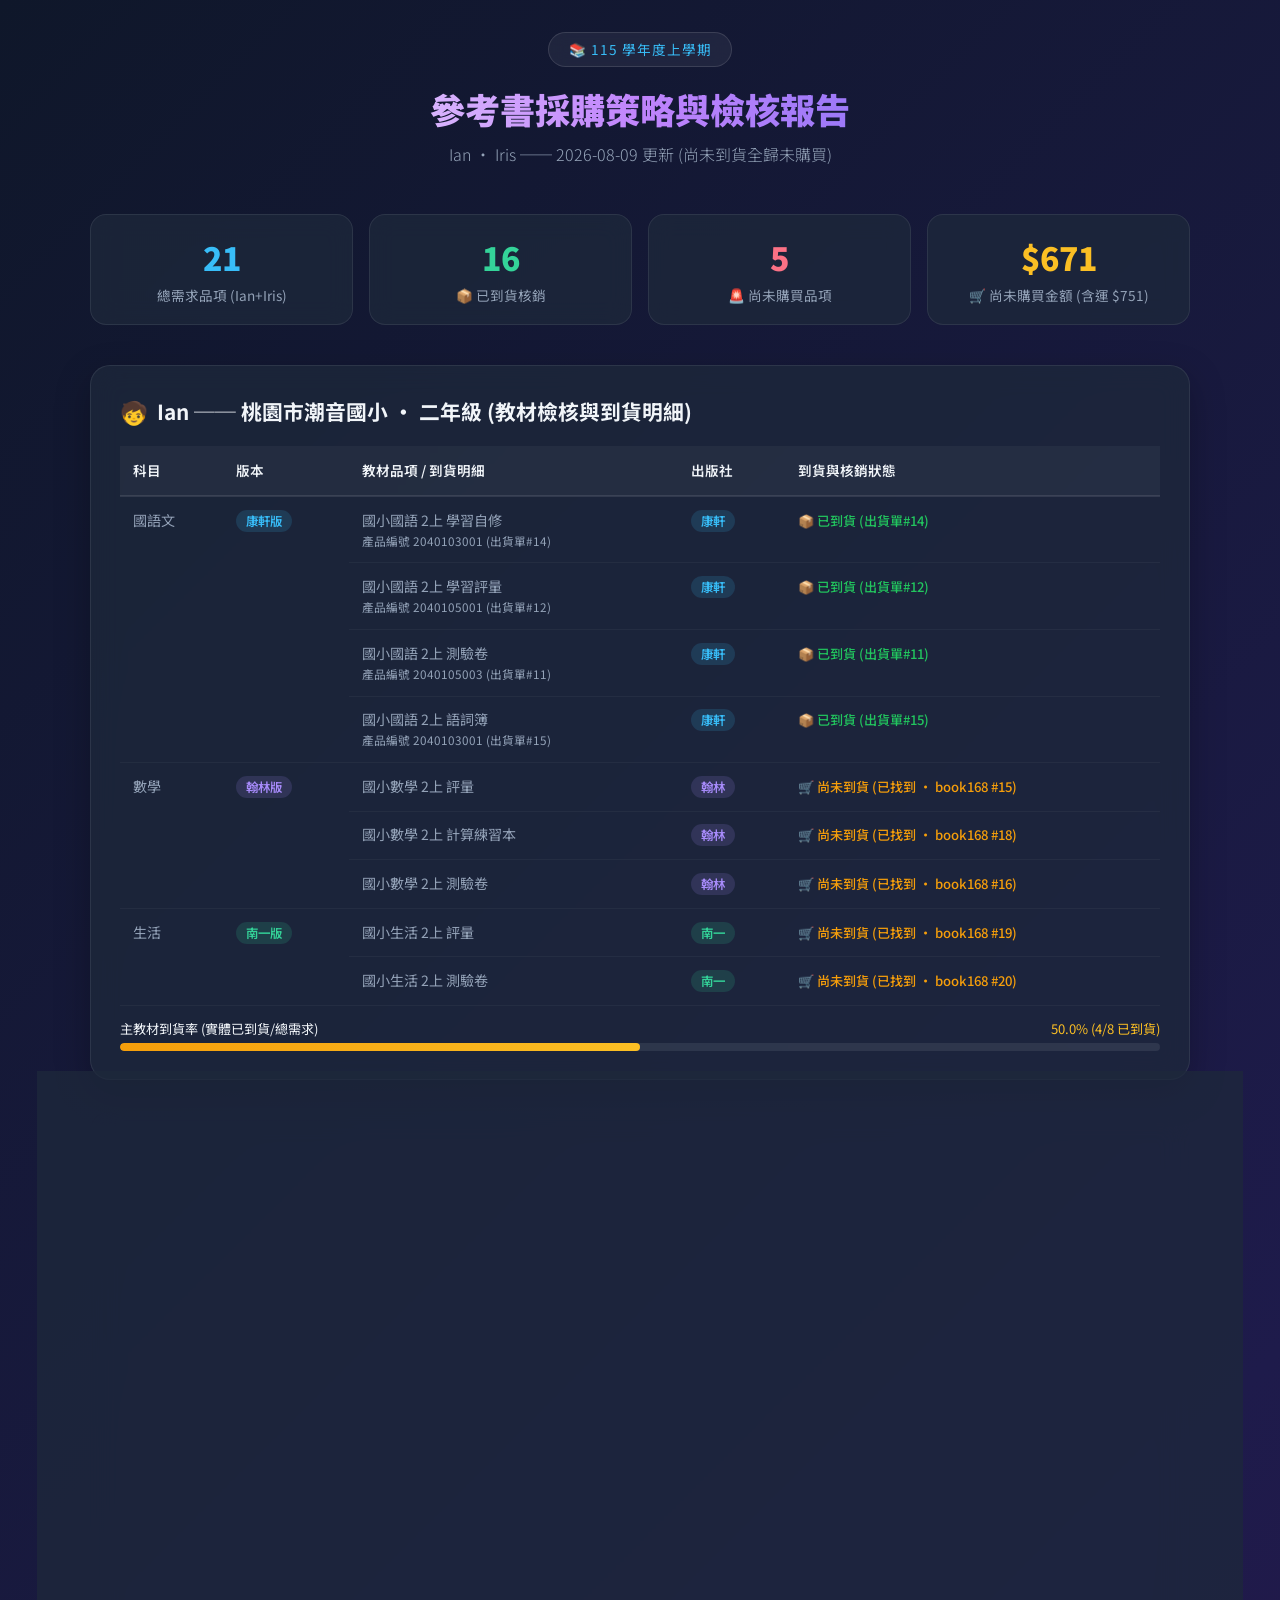
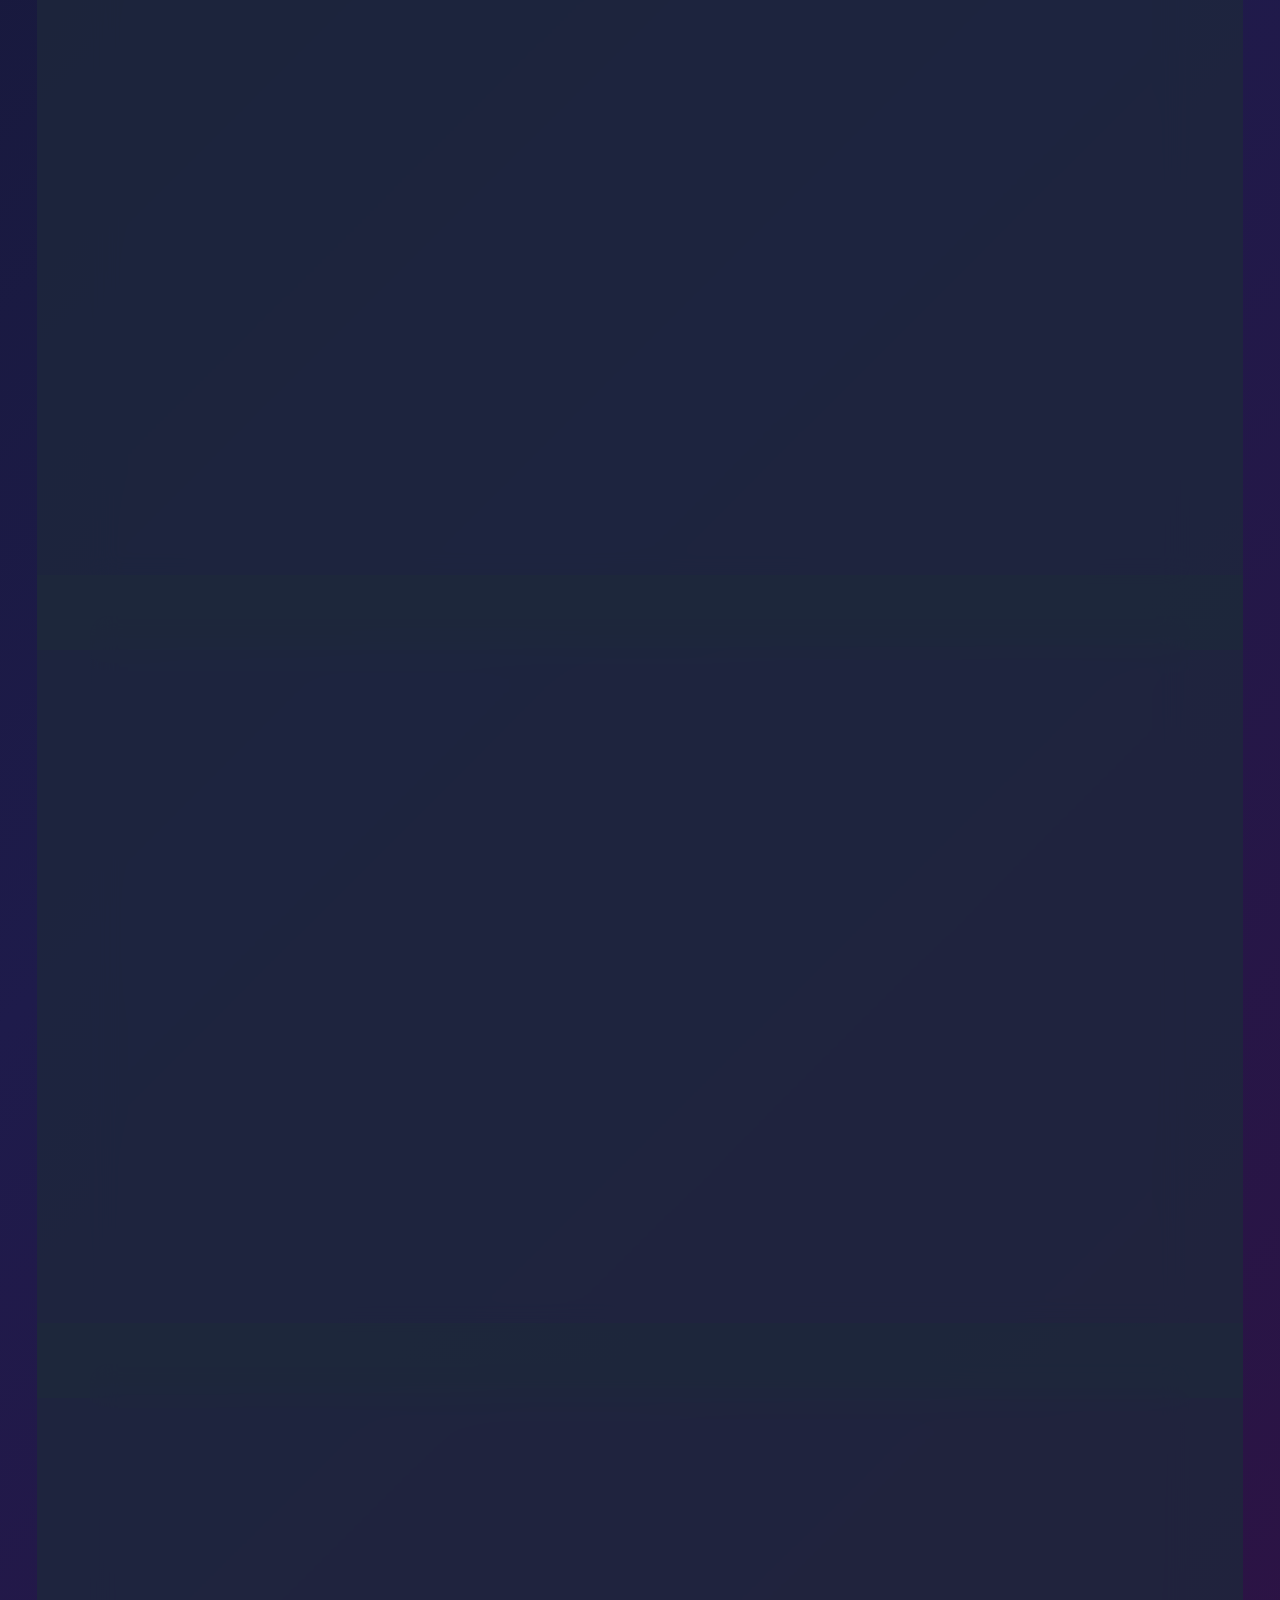
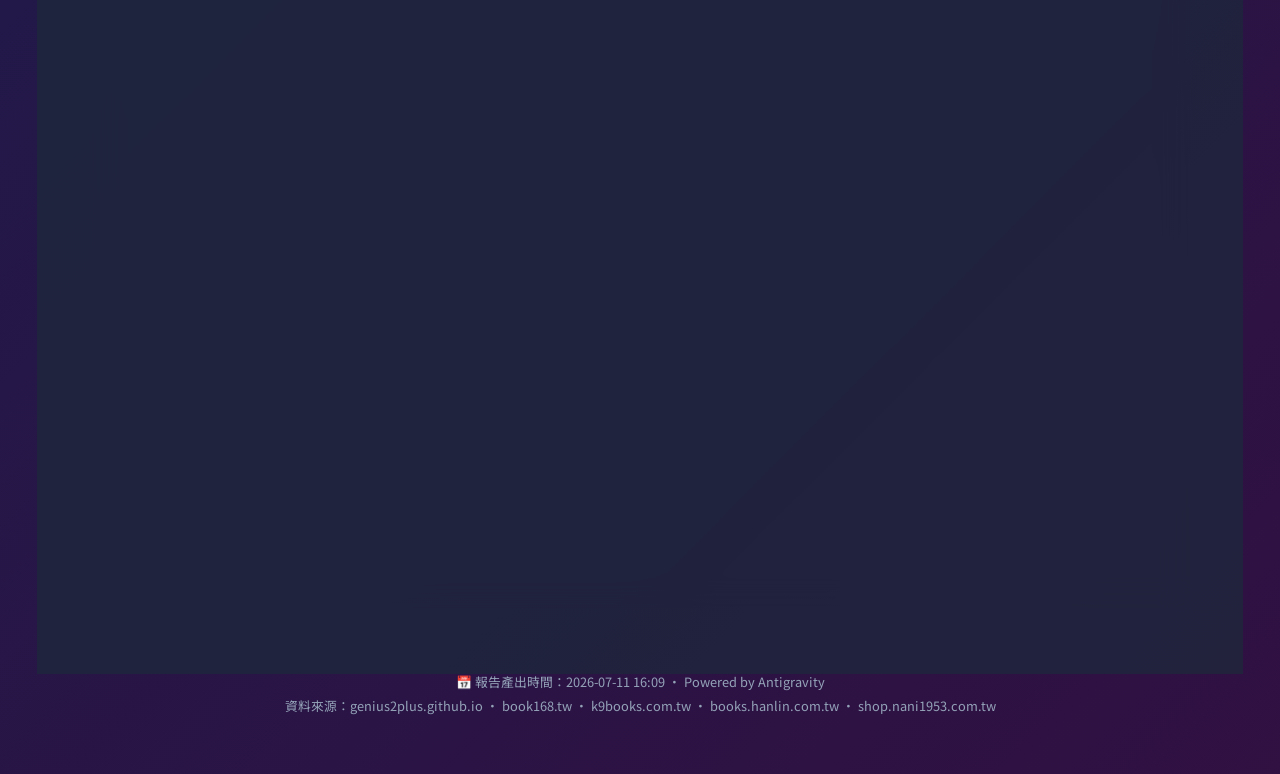
==== commit 0bcfd0a6: "docs: add Shopee seller recommendations and search guide for unpurchased items" ====
--- a/index.html
+++ b/index.html
@@ -361,6 +361,41 @@
                 <div class="price-tag">約 $650 免運 (最省)</div>
             </div>
         </div>
+
+        <!-- 蝦皮賣家推薦與搜尋對照卡片 -->
+        <div style="margin-top:1.5rem; background:rgba(251,146,60,0.08); border:1px solid rgba(251,146,60,0.25); border-radius:14px; padding:1.2rem;">
+            <h4 style="color:var(--accent-orange); margin-bottom:0.8rem; font-size:1.05rem;">🦐 蝦皮熱門優質賣家推薦與一站式搜尋指南</h4>
+            <p style="font-size:0.86rem; color:var(--text-dim); margin-bottom:1rem; line-height:1.6;">
+                建議在蝦皮搜尋以下評分 5.0 星、萬筆好評且現貨齊全的大型參考書專賣店，於店鋪內一次將 5 本加入購物車，套用蝦皮店到店免運券下單：
+            </p>
+            <div style="display:grid; grid-template-columns:repeat(auto-fit, minmax(220px, 1fr)); gap:0.8rem; margin-bottom:1rem;">
+                <div style="background:rgba(0,0,0,0.2); padding:0.8rem; border-radius:8px; font-size:0.83rem;">
+                    <strong style="color:var(--text);">1. 百健圖書 (蝦皮商城/優選)</strong><br>
+                    <span style="color:var(--text-dim)">品項最齊、75折起、常用活動免運</span>
+                </div>
+                <div style="background:rgba(0,0,0,0.2); padding:0.8rem; border-radius:8px; font-size:0.83rem;">
+                    <strong style="color:var(--text);">2. 師大圖書 (蝦皮優選)</strong><br>
+                    <span style="color:var(--text-dim)">翰林/南一全系列現貨直供</span>
+                </div>
+                <div style="background:rgba(0,0,0,0.2); padding:0.8rem; border-radius:8px; font-size:0.83rem;">
+                    <strong style="color:var(--text);">3. 文化圖書 (蝦皮商城)</strong><br>
+                    <span style="color:var(--text-dim)">出貨極快、全館75折優惠</span>
+                </div>
+                <div style="background:rgba(0,0,0,0.2); padding:0.8rem; border-radius:8px; font-size:0.83rem;">
+                    <strong style="color:var(--text);">4. 168網路書店 (蝦皮旗艦店)</strong><br>
+                    <span style="color:var(--text-dim)">可在此賣場直接套用蝦皮免運券</span>
+                </div>
+            </div>
+            
+            <h5 style="color:var(--accent-blue); margin:0.8rem 0 0.4rem 0; font-size:0.92rem;">🔍 5 本尚未購買書籍店內搜尋關鍵字：</h5>
+            <ul style="font-size:0.84rem; color:var(--text-dim); padding-left:1.2rem; line-height:1.7;">
+                <li><code>2上 數學 翰林 實力評量</code> ➔ <strong>$158</strong></li>
+                <li><code>2上 數學 翰林 測驗卷</code> ➔ <strong>$135</strong></li>
+                <li><code>2上 數學 翰林 計算練習本</code> ➔ <strong>$85</strong></li>
+                <li><code>2上 生活 南一 學習評量</code> ➔ <strong>$158</strong></li>
+                <li><code>2上 生活 南一 百分評量卷</code> ➔ <strong>$135</strong></li>
+            </ul>
+        </div>
     </div>
 
     <!-- Footer -->
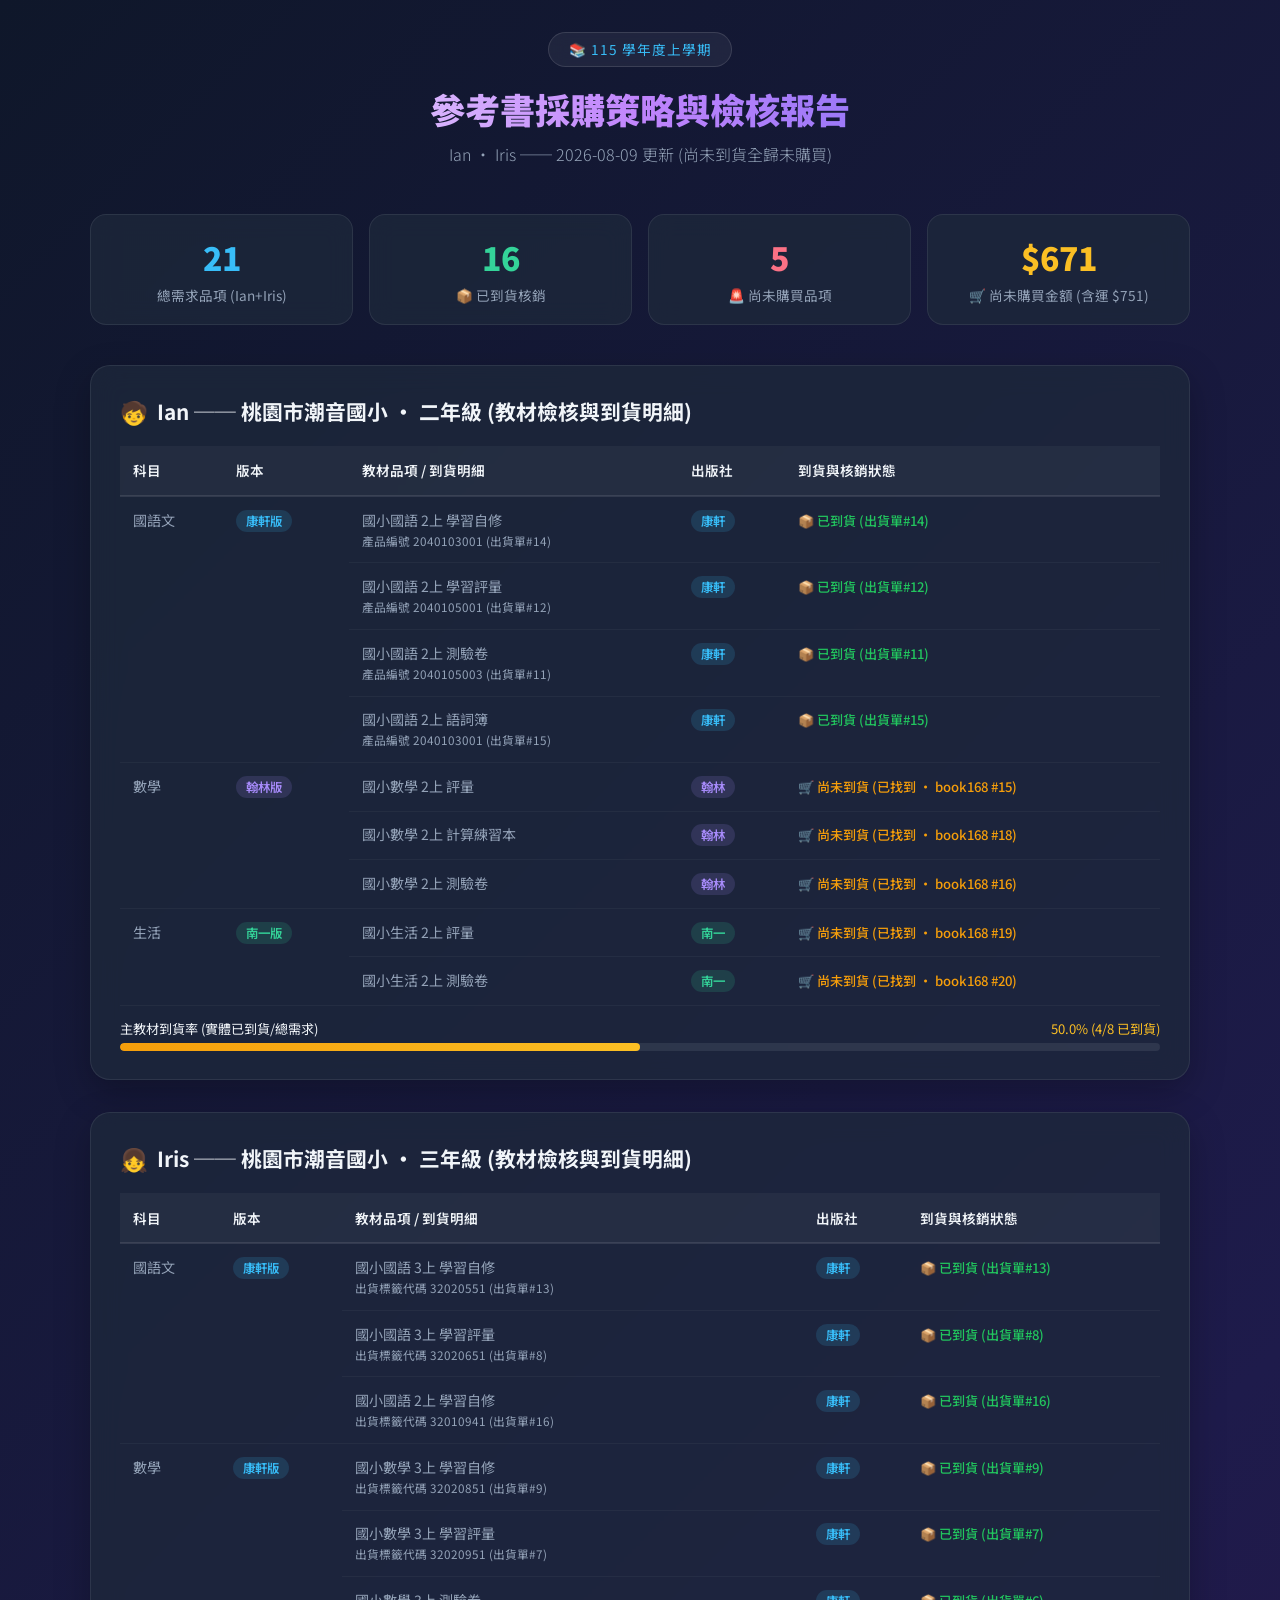
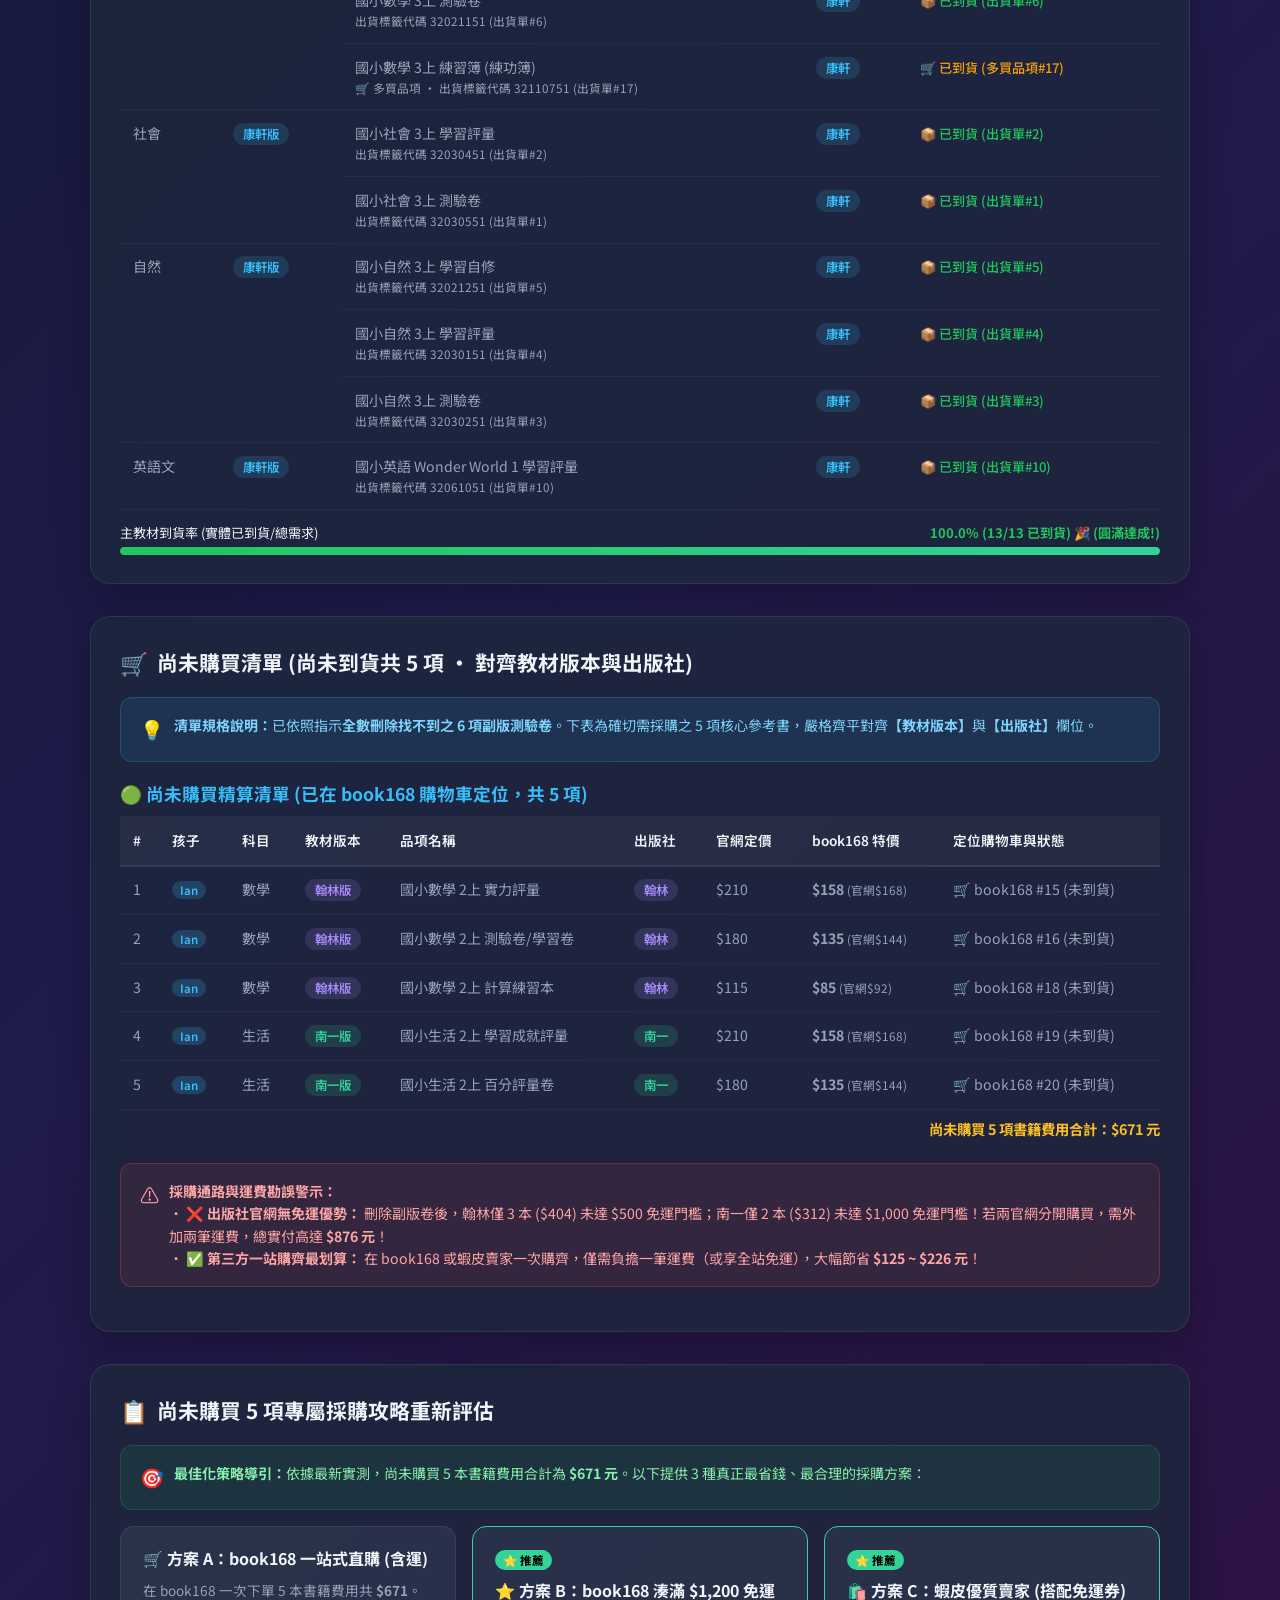
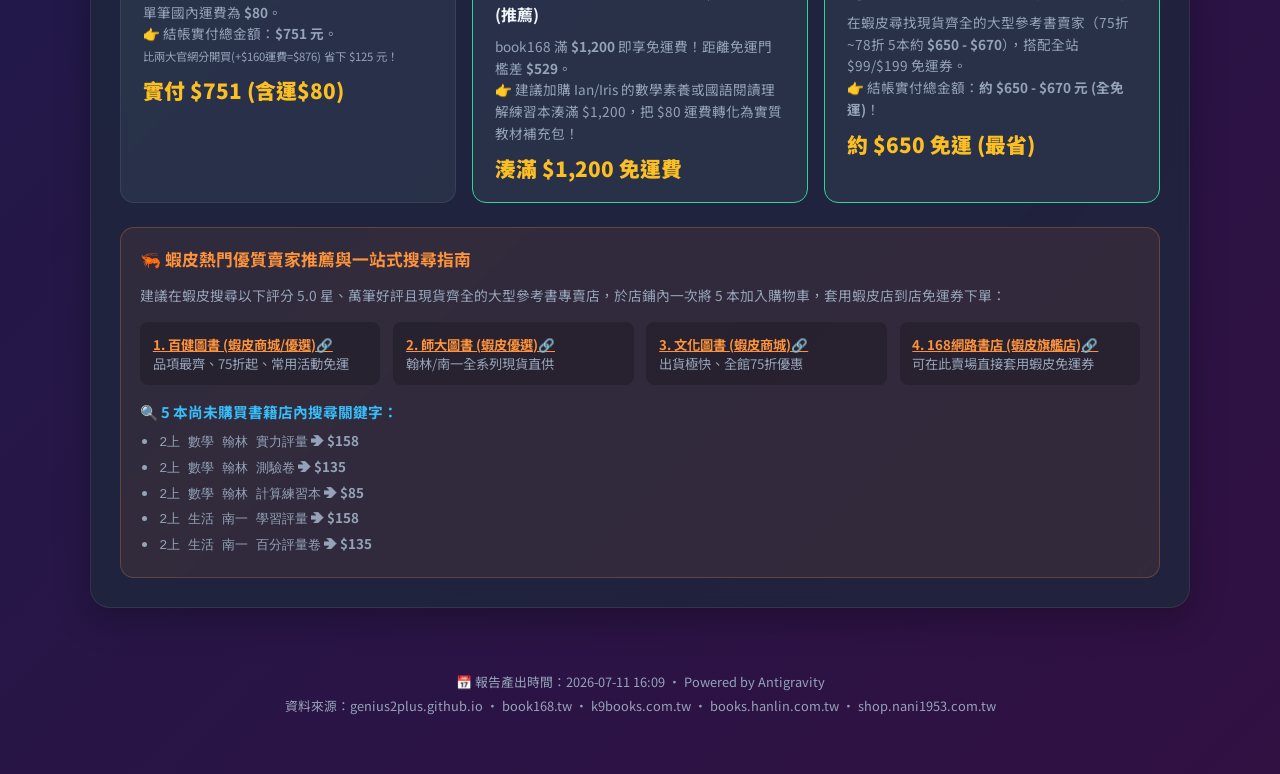
==== commit 1291c61e: "docs: add direct hyperlinks for Shopee recommended sellers" ====
--- a/index.html
+++ b/index.html
@@ -370,19 +370,19 @@
             </p>
             <div style="display:grid; grid-template-columns:repeat(auto-fit, minmax(220px, 1fr)); gap:0.8rem; margin-bottom:1rem;">
                 <div style="background:rgba(0,0,0,0.2); padding:0.8rem; border-radius:8px; font-size:0.83rem;">
-                    <strong style="color:var(--text);">1. 百健圖書 (蝦皮商城/優選)</strong><br>
+                    <strong><a href="https://shopee.tw/baijianbook" target="_blank" style="color:var(--accent-orange); text-decoration:underline;">1. 百健圖書 (蝦皮商城/優選)🔗</a></strong><br>
                     <span style="color:var(--text-dim)">品項最齊、75折起、常用活動免運</span>
                 </div>
                 <div style="background:rgba(0,0,0,0.2); padding:0.8rem; border-radius:8px; font-size:0.83rem;">
-                    <strong style="color:var(--text);">2. 師大圖書 (蝦皮優選)</strong><br>
+                    <strong><a href="https://shopee.tw/ntnubook" target="_blank" style="color:var(--accent-orange); text-decoration:underline;">2. 師大圖書 (蝦皮優選)🔗</a></strong><br>
                     <span style="color:var(--text-dim)">翰林/南一全系列現貨直供</span>
                 </div>
                 <div style="background:rgba(0,0,0,0.2); padding:0.8rem; border-radius:8px; font-size:0.83rem;">
-                    <strong style="color:var(--text);">3. 文化圖書 (蝦皮商城)</strong><br>
+                    <strong><a href="https://shopee.tw/dawenhua" target="_blank" style="color:var(--accent-orange); text-decoration:underline;">3. 文化圖書 (蝦皮商城)🔗</a></strong><br>
                     <span style="color:var(--text-dim)">出貨極快、全館75折優惠</span>
                 </div>
                 <div style="background:rgba(0,0,0,0.2); padding:0.8rem; border-radius:8px; font-size:0.83rem;">
-                    <strong style="color:var(--text);">4. 168網路書店 (蝦皮旗艦店)</strong><br>
+                    <strong><a href="https://shopee.tw/book168" target="_blank" style="color:var(--accent-orange); text-decoration:underline;">4. 168網路書店 (蝦皮旗艦店)🔗</a></strong><br>
                     <span style="color:var(--text-dim)">可在此賣場直接套用蝦皮免運券</span>
                 </div>
             </div>
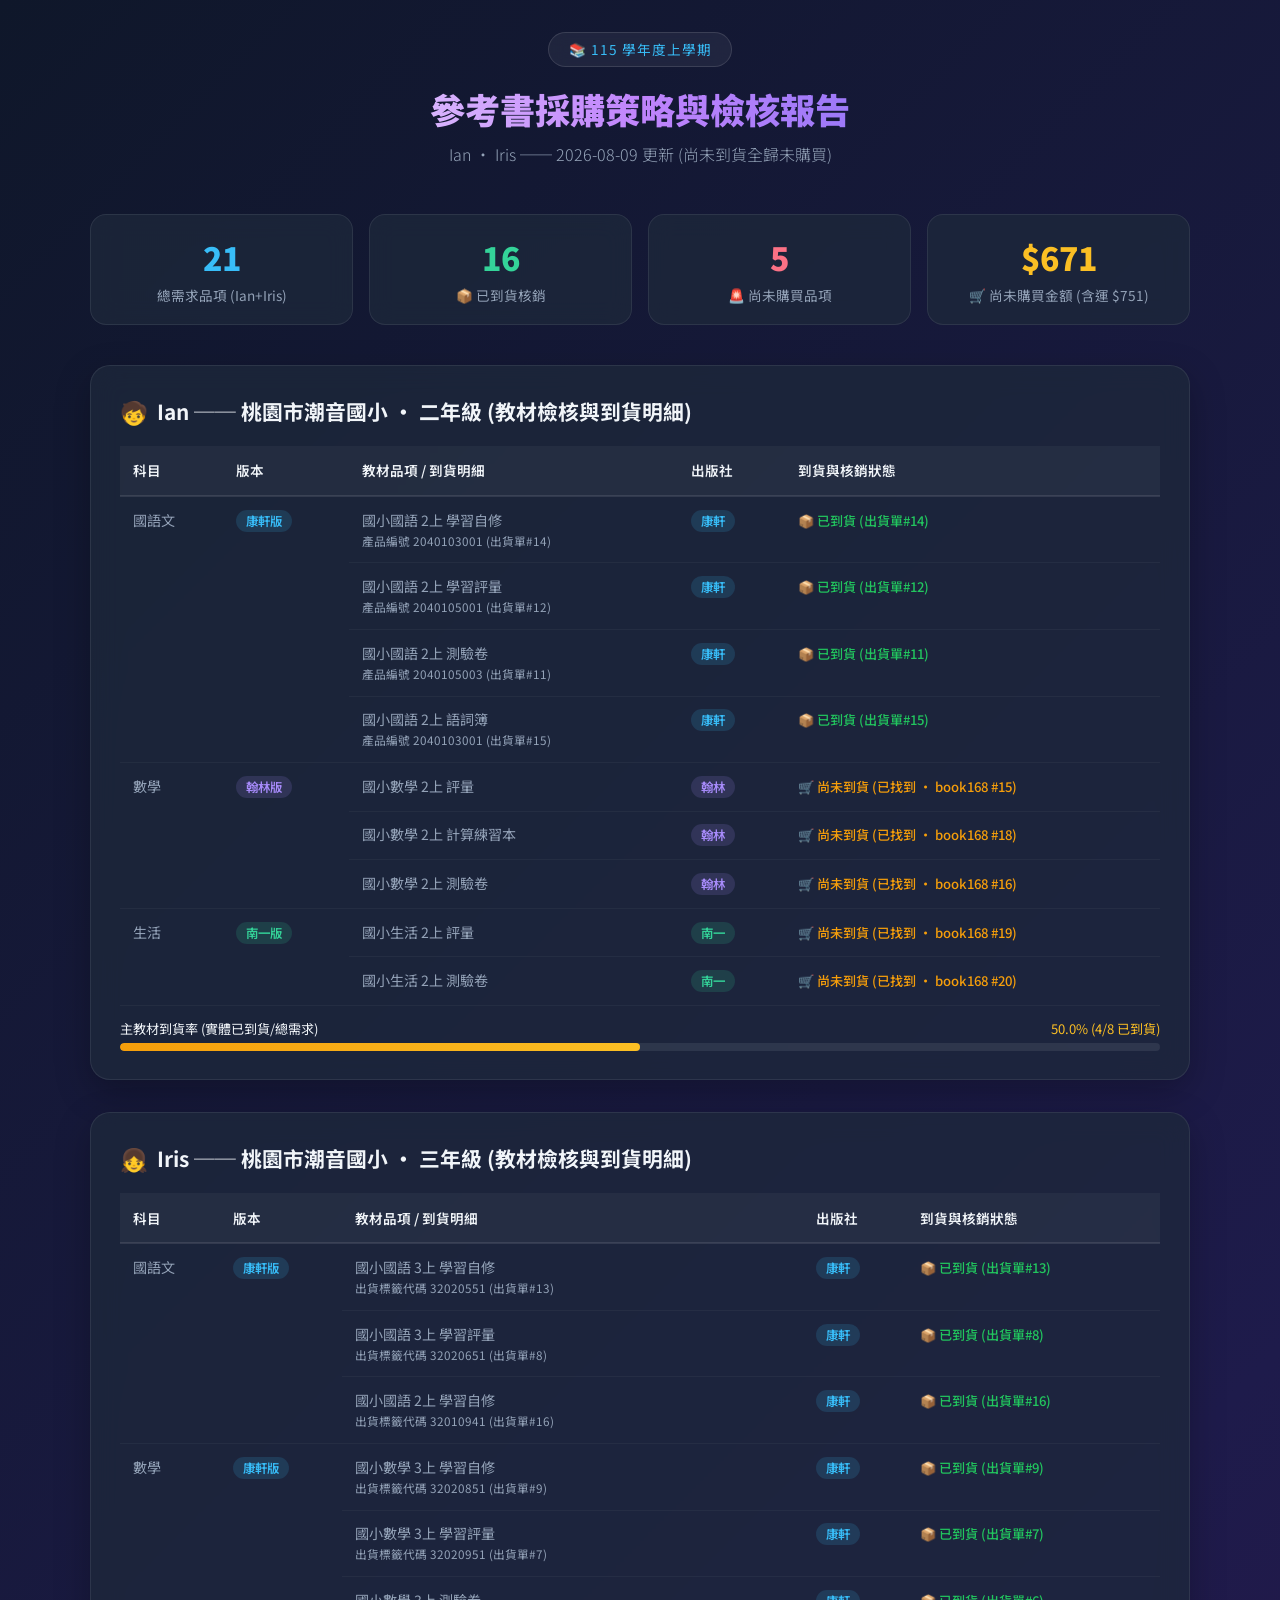
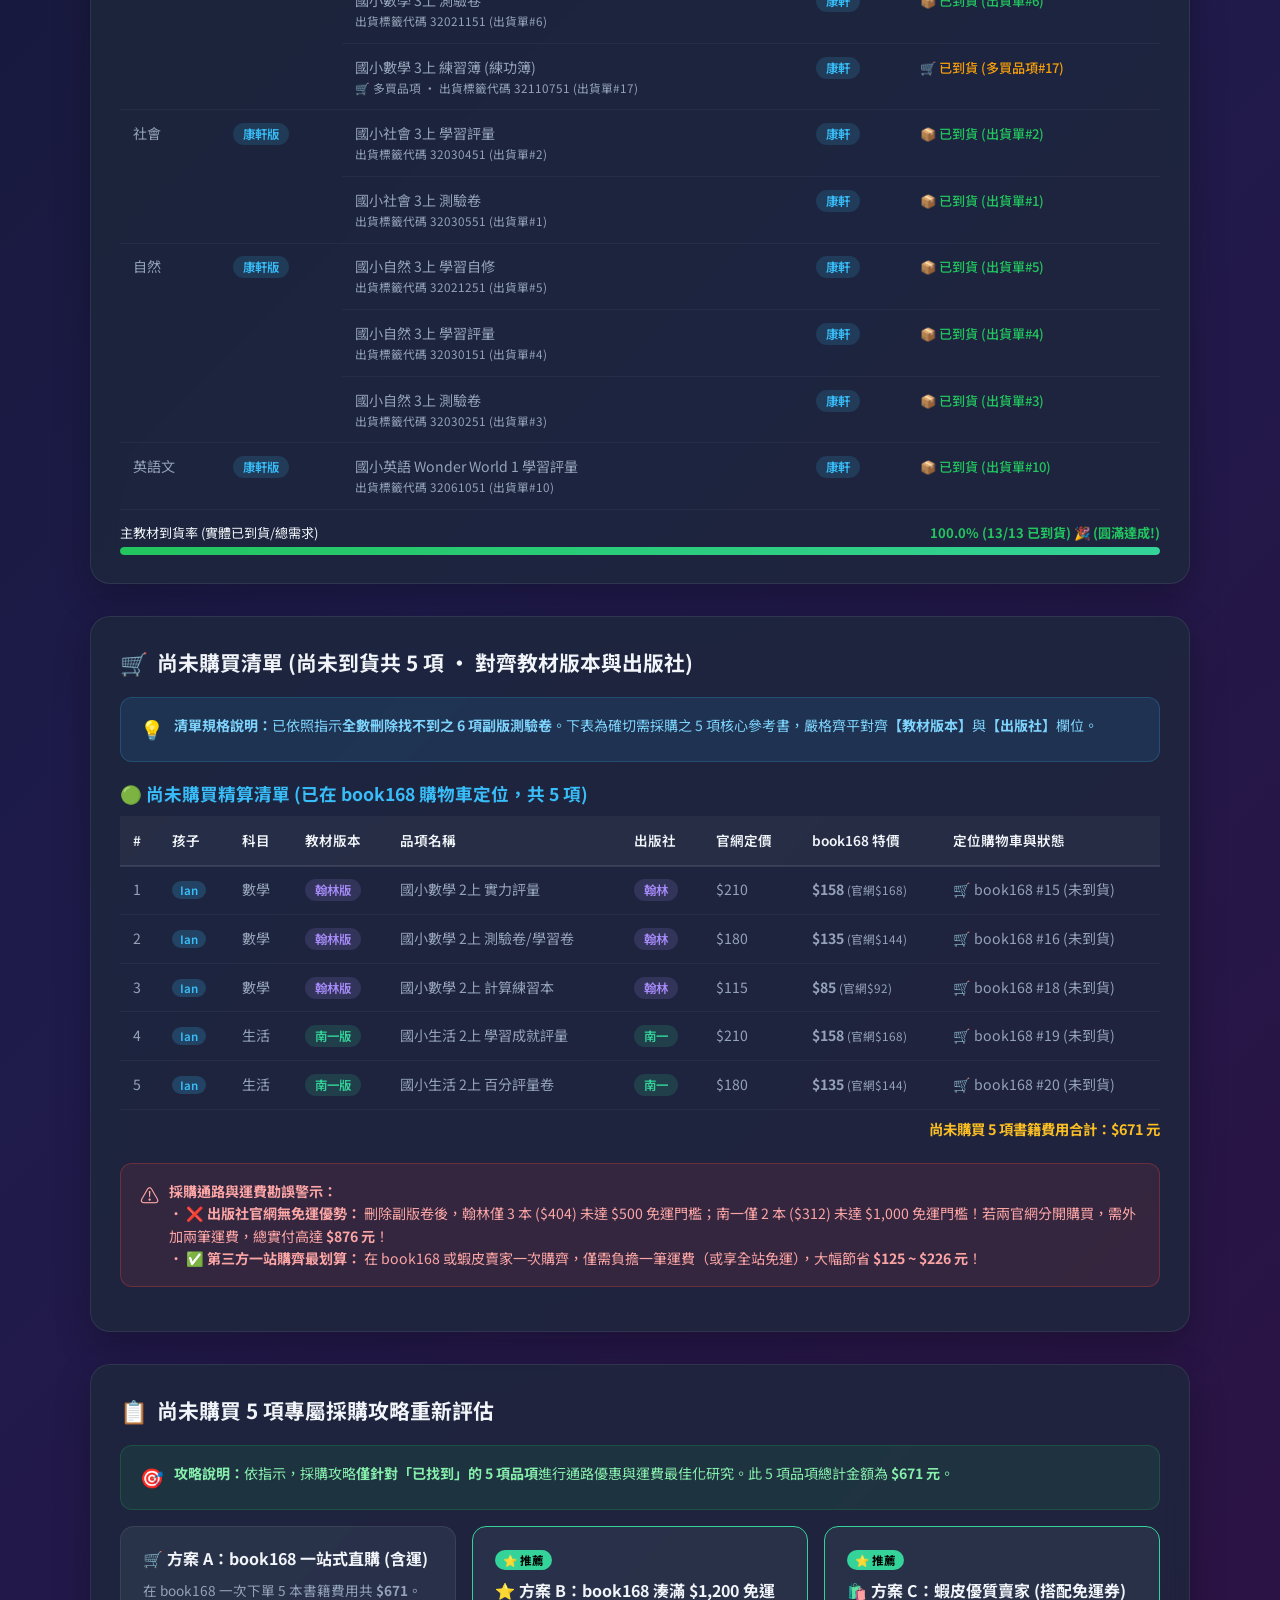
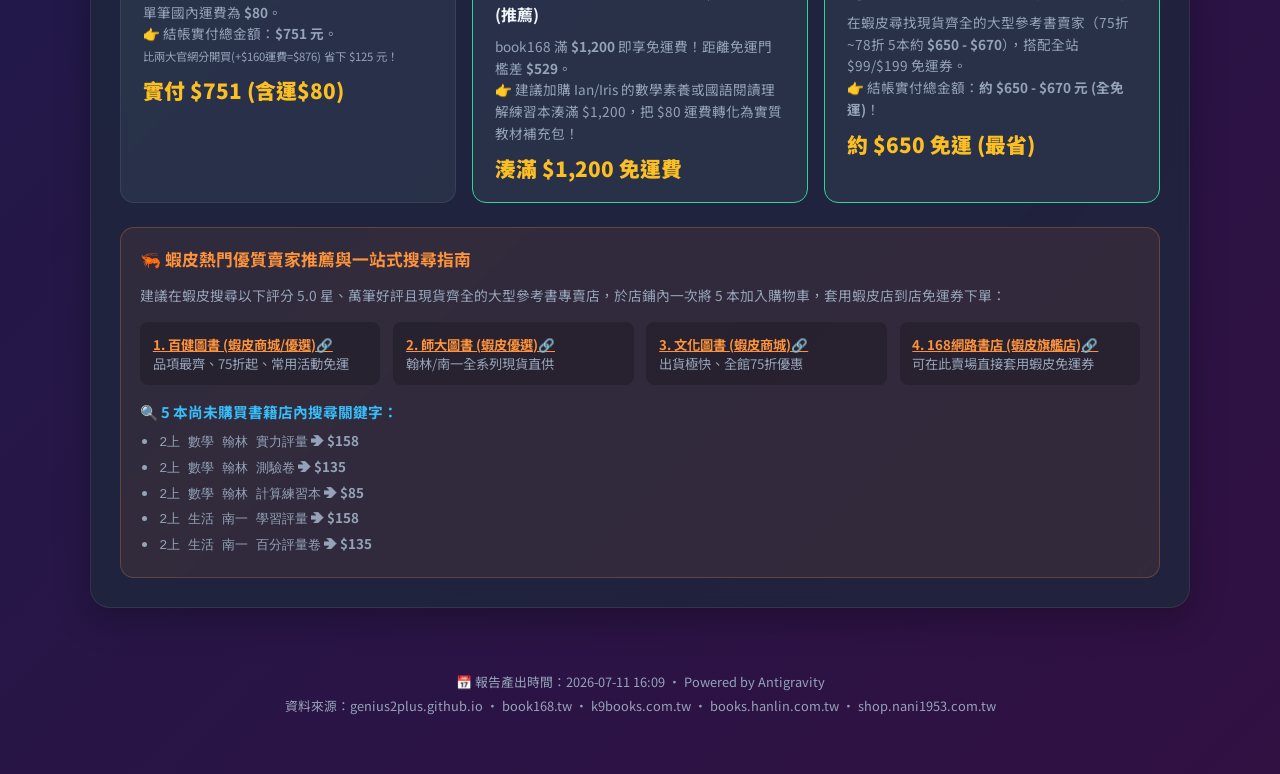
==== commit 6d97495b: "refactor: use index.html as a portal redirecting to 採購策略報告.html" ====
--- a/index.html
+++ b/index.html
@@ -3,407 +3,33 @@
 <head>
     <meta charset="UTF-8">
     <meta name="viewport" content="width=device-width, initial-scale=1.0">
+    <meta http-equiv="refresh" content="0; url=採購策略報告.html">
     <title>115 上學期參考書採購策略與檢核報告</title>
-    <link rel="preconnect" href="https://fonts.googleapis.com">
-    <link rel="preconnect" href="https://fonts.gstatic.com" crossorigin>
-    <link href="https://fonts.googleapis.com/css2?family=Noto+Sans+TC:wght@300;400;500;700;900&display=swap" rel="stylesheet">
     <style>
-        :root {
-            --bg: #0f172a;
-            --bg-card: rgba(30, 41, 59, 0.75);
-            --bg-card-alt: rgba(51, 65, 85, 0.5);
-            --border: rgba(255,255,255,0.08);
-            --text: #f1f5f9;
-            --text-dim: #94a3b8;
-            --accent-blue: #38bdf8;
-            --accent-purple: #a78bfa;
-            --accent-green: #34d399;
-            --accent-amber: #fbbf24;
-            --accent-rose: #fb7185;
-            --accent-orange: #fb923c;
-            --success: #22c55e;
-            --warning: #f59e0b;
-            --danger: #ef4444;
+        * { margin: 0; padding: 0; box-sizing: border-box; }
+        html, body { width: 100%; height: 100%; overflow: hidden; background: #0f172a; font-family: -apple-system, BlinkMacSystemFont, "Segoe UI", Roboto, sans-serif; }
+        iframe { width: 100%; height: 100%; border: none; }
+        .fallback-banner {
+            position: fixed;
+            top: 0; left: 0; width: 100%;
+            background: #1e1b4b; color: #38bdf8;
+            padding: 10px; text-align: center; font-size: 14px;
+            border-bottom: 1px solid rgba(255,255,255,0.1);
+            z-index: 9999;
         }
-        * { box-sizing: border-box; margin: 0; padding: 0; }
-        body {
-            font-family: 'Noto Sans TC', sans-serif;
-            background: linear-gradient(135deg, #0f172a 0%, #1e1b4b 50%, #311042 100%);
-            color: var(--text);
-            min-height: 100vh;
-            padding: 2rem 1rem;
+        .fallback-banner a { color: #fbbf24; text-decoration: underline; font-weight: bold; }
+    </style>
+    <script>
+        // JS 輔助自動重定向
+        if (window.location.pathname.endsWith('index.html') || window.location.pathname.endsWith('/')) {
+            window.location.replace('採購策略報告.html');
         }
-        .container { max-width: 1100px; margin: 0 auto; }
-
-        /* Header */
-        header { text-align: center; margin-bottom: 3rem; animation: fadeIn 0.8s ease-out; }
-        .badge {
-            display: inline-block;
-            background: rgba(255,255,255,0.06);
-            border: 1px solid rgba(255,255,255,0.12);
-            padding: 0.4rem 1.2rem;
-            border-radius: 50px;
-            font-size: 0.85rem;
-            color: var(--accent-blue);
-            letter-spacing: 1px;
-            margin-bottom: 1rem;
-            backdrop-filter: blur(8px);
-        }
-        h1 {
-            font-size: 2.2rem;
-            font-weight: 900;
-            background: linear-gradient(to right, #fff, #c084fc, #6366f1);
-            -webkit-background-clip: text;
-            -webkit-text-fill-color: transparent;
-            margin-bottom: 0.5rem;
-        }
-        .subtitle { color: var(--text-dim); font-weight: 300; font-size: 1rem; }
-
-        /* Stats Bar */
-        .stats-bar {
-            display: grid;
-            grid-template-columns: repeat(auto-fit, minmax(200px, 1fr));
-            gap: 1rem;
-            margin-bottom: 2.5rem;
-            animation: fadeIn 1s ease-out;
-        }
-        .stat-card {
-            background: var(--bg-card);
-            border: 1px solid var(--border);
-            border-radius: 16px;
-            padding: 1.2rem 1.5rem;
-            backdrop-filter: blur(12px);
-            text-align: center;
-            transition: transform 0.2s, box-shadow 0.2s;
-        }
-        .stat-card:hover { transform: translateY(-3px); box-shadow: 0 8px 25px rgba(0,0,0,0.3); }
-        .stat-num { font-size: 2rem; font-weight: 900; }
-        .stat-num.blue { color: var(--accent-blue); }
-        .stat-num.green { color: var(--accent-green); }
-        .stat-num.amber { color: var(--accent-amber); }
-        .stat-num.rose { color: var(--accent-rose); }
-        .stat-label { font-size: 0.85rem; color: var(--text-dim); margin-top: 0.3rem; }
-
-        /* Section */
-        .section {
-            background: var(--bg-card);
-            border: 1px solid var(--border);
-            border-radius: 20px;
-            padding: 1.8rem;
-            backdrop-filter: blur(14px);
-            margin-bottom: 2rem;
-            box-shadow: 0 12px 35px rgba(0,0,0,0.25);
-            animation: slideUp 0.6s ease-out;
-        }
-        .section-title {
-            font-size: 1.3rem;
-            font-weight: 700;
-            margin-bottom: 1.2rem;
-            display: flex;
-            align-items: center;
-            gap: 0.6rem;
-        }
-        .section-title .icon { font-size: 1.4rem; }
-
-        /* Tables */
-        table { width: 100%; border-collapse: collapse; }
-        th {
-            padding: 0.9rem 0.8rem;
-            font-size: 0.85rem;
-            font-weight: 600;
-            color: var(--text);
-            background: rgba(255,255,255,0.04);
-            border-bottom: 2px solid rgba(255,255,255,0.1);
-            text-align: left;
-            white-space: nowrap;
-        }
-        td {
-            padding: 0.8rem;
-            font-size: 0.88rem;
-            color: var(--text-dim);
-            border-bottom: 1px solid rgba(255,255,255,0.04);
-            vertical-align: top;
-        }
-        tr:hover td { background: rgba(255,255,255,0.03); }
-
-        /* Publisher Badges */
-        .pub { display: inline-block; padding: 2px 10px; border-radius: 20px; font-size: 0.78rem; font-weight: 600; }
-        .pub-kang { background: rgba(56,189,248,0.15); color: #38bdf8; }
-        .pub-han { background: rgba(167,139,250,0.15); color: #a78bfa; }
-        .pub-nan { background: rgba(52,211,153,0.15); color: #34d399; }
-
-        /* Status */
-        .status { display: inline-flex; align-items: center; gap: 4px; font-size: 0.82rem; font-weight: 500; white-space: nowrap; }
-        .status-ok { color: var(--success); }
-        .status-miss { color: var(--danger); }
-        .status-warn { color: var(--warning); }
-
-        /* Progress Bar */
-        .progress-wrap { margin-top: 0.8rem; }
-        .progress-label { display: flex; justify-content: space-between; font-size: 0.82rem; margin-bottom: 0.3rem; }
-        .progress-bar { height: 8px; background: rgba(255,255,255,0.08); border-radius: 8px; overflow: hidden; }
-        .progress-fill { height: 100%; border-radius: 8px; transition: width 1s ease-out; }
-        .fill-green { background: linear-gradient(90deg, #22c55e, #34d399); }
-        .fill-amber { background: linear-gradient(90deg, #f59e0b, #fbbf24); }
-        .fill-blue { background: linear-gradient(90deg, #3b82f6, #38bdf8); }
-
-        /* Alert Box */
-        .alert {
-            border-radius: 12px;
-            padding: 1rem 1.2rem;
-            margin: 1rem 0;
-            font-size: 0.88rem;
-            line-height: 1.6;
-            display: flex;
-            gap: 0.6rem;
-            align-items: flex-start;
-        }
-        .alert-warn { background: rgba(245,158,11,0.1); border: 1px solid rgba(245,158,11,0.25); color: #fbbf24; }
-        .alert-danger { background: rgba(239,68,68,0.1); border: 1px solid rgba(239,68,68,0.25); color: #fca5a5; }
-        .alert-info { background: rgba(56,189,248,0.1); border: 1px solid rgba(56,189,248,0.2); color: #7dd3fc; }
-        .alert-success { background: rgba(34,197,94,0.1); border: 1px solid rgba(34,197,94,0.2); color: #86efac; }
-        .alert-icon { font-size: 1.2rem; flex-shrink: 0; }
-
-        /* Strategy Cards */
-        .strategy-grid { display: grid; grid-template-columns: repeat(auto-fit, minmax(300px, 1fr)); gap: 1rem; }
-        .strategy-card {
-            background: var(--bg-card-alt);
-            border: 1px solid var(--border);
-            border-radius: 14px;
-            padding: 1.2rem 1.4rem;
-            transition: transform 0.2s, border-color 0.3s;
-        }
-        .strategy-card:hover { transform: translateY(-2px); border-color: rgba(255,255,255,0.2); }
-        .strategy-card h4 { font-size: 1rem; margin-bottom: 0.6rem; color: var(--text); }
-        .strategy-card p { font-size: 0.85rem; color: var(--text-dim); line-height: 1.6; }
-        .strategy-card .price-tag { font-size: 1.3rem; font-weight: 900; color: var(--accent-amber); margin-top: 0.5rem; }
-        .recommend { border-color: var(--accent-green) !important; }
-        .recommend::before { content: '⭐ 推薦'; display: inline-block; background: var(--accent-green); color: #000; font-size: 0.72rem; font-weight: 700; padding: 2px 8px; border-radius: 20px; margin-bottom: 0.5rem; }
-
-        /* Cart tab */
-        .cart-header { display: flex; align-items: center; gap: 0.8rem; flex-wrap: wrap; margin-bottom: 0.8rem; }
-        .cart-name { font-weight: 700; font-size: 1rem; }
-        .cart-meta { font-size: 0.8rem; color: var(--text-dim); }
-        .child-tag { display: inline-block; padding: 1px 8px; border-radius: 10px; font-size: 0.72rem; font-weight: 600; }
-        .tag-iris { background: rgba(251,146,60,0.2); color: #fb923c; }
-        .tag-ian { background: rgba(56,189,248,0.2); color: #38bdf8; }
-        .tag-ken { background: rgba(167,139,250,0.2); color: #a78bfa; }
-
-        /* Responsive */
-        @media (max-width: 768px) {
-            h1 { font-size: 1.6rem; }
-            .section { padding: 1.2rem; }
-            th, td { padding: 0.6rem 0.5rem; font-size: 0.8rem; }
-            .stats-bar { grid-template-columns: repeat(2, 1fr); }
-        }
-
-        /* Animations */
-        @keyframes fadeIn { from { opacity: 0; } to { opacity: 1; } }
-        @keyframes slideUp { from { opacity: 0; transform: translateY(20px); } to { opacity: 1; transform: translateY(0); } }
-
-        /* Print */
-        @media print {
-            body { background: #fff; color: #000; padding: 0; }
-            .section { box-shadow: none; border: 1px solid #ddd; }
-            th { background: #f0f0f0; color: #000; }
-            td { color: #333; }
-            .pub { border: 1px solid #ccc; }
-        }
-    </style>
+    </script>
 </head>
 <body>
-<div class="container">
-
-    <!-- Header -->
-    <header>
-        <div class="badge">📚 115 學年度上學期</div>
-        <h1>參考書採購策略與檢核報告</h1>
-        <p class="subtitle">Ian · Iris ── 2026-08-09 更新 (尚未到貨全歸未購買)</p>
-    </header>
-
-    <!-- Stats Overview -->
-    <div class="stats-bar">
-        <div class="stat-card">
-            <div class="stat-num blue">21</div>
-            <div class="stat-label">總需求品項 (Ian+Iris)</div>
-        </div>
-        <div class="stat-card">
-            <div class="stat-num green">16</div>
-            <div class="stat-label">📦 已到貨核銷</div>
-        </div>
-        <div class="stat-card">
-            <div class="stat-num rose">5</div>
-            <div class="stat-label">🚨 尚未購買品項</div>
-        </div>
-        <div class="stat-card">
-            <div class="stat-num amber">$671</div>
-            <div class="stat-label">🛒 尚未購買金額 (含運 $751)</div>
-        </div>
+    <div class="fallback-banner">
+        若頁面未自動跳轉，請點選此處直達：<a href="採購策略報告.html">🔗 115 上學期參考書採購策略與檢核報告</a>
     </div>
-
-    <!-- ============ Ian ============ -->
-    <div class="section">
-        <div class="section-title"><span class="icon">🧒</span> Ian ── 桃園市潮音國小 · 二年級 (教材檢核與到貨明細)</div>
-        <table>
-            <thead><tr><th>科目</th><th>版本</th><th>教材品項 / 到貨明細</th><th>出版社</th><th>到貨與核銷狀態</th></tr></thead>
-            <tbody>
-                <tr><td rowspan="4">國語文</td><td rowspan="4"><span class="pub pub-kang">康軒版</span></td>
-                    <td>國小國語 2上 學習自修<br><small style="color:var(--text-dim)">產品編號 2040103001 (出貨單#14)</small></td><td><span class="pub pub-kang">康軒</span></td><td><span class="status status-ok">📦 已到貨 (出貨單#14)</span></td></tr>
-                <tr><td>國小國語 2上 學習評量<br><small style="color:var(--text-dim)">產品編號 2040105001 (出貨單#12)</small></td><td><span class="pub pub-kang">康軒</span></td><td><span class="status status-ok">📦 已到貨 (出貨單#12)</span></td></tr>
-                <tr><td>國小國語 2上 測驗卷<br><small style="color:var(--text-dim)">產品編號 2040105003 (出貨單#11)</small></td><td><span class="pub pub-kang">康軒</span></td><td><span class="status status-ok">📦 已到貨 (出貨單#11)</span></td></tr>
-                <tr><td>國小國語 2上 語詞簿<br><small style="color:var(--text-dim)">產品編號 2040103001 (出貨單#15)</small></td><td><span class="pub pub-kang">康軒</span></td><td><span class="status status-ok">📦 已到貨 (出貨單#15)</span></td></tr>
-
-                <tr><td rowspan="3">數學</td><td rowspan="3"><span class="pub pub-han">翰林版</span></td>
-                    <td>國小數學 2上 評量</td><td><span class="pub pub-han">翰林</span></td><td><span class="status status-warn">🛒 尚未到貨 (已找到 · book168 #15)</span></td></tr>
-                <tr><td>國小數學 2上 計算練習本</td><td><span class="pub pub-han">翰林</span></td><td><span class="status status-warn">🛒 尚未到貨 (已找到 · book168 #18)</span></td></tr>
-                <tr><td>國小數學 2上 測驗卷</td><td><span class="pub pub-han">翰林</span></td><td><span class="status status-warn">🛒 尚未到貨 (已找到 · book168 #16)</span></td></tr>
-
-                <tr><td rowspan="2">生活</td><td rowspan="2"><span class="pub pub-nan">南一版</span></td>
-                    <td>國小生活 2上 評量</td><td><span class="pub pub-nan">南一</span></td><td><span class="status status-warn">🛒 尚未到貨 (已找到 · book168 #19)</span></td></tr>
-                <tr><td>國小生活 2上 測驗卷</td><td><span class="pub pub-nan">南一</span></td><td><span class="status status-warn">🛒 尚未到貨 (已找到 · book168 #20)</span></td></tr>
-            </tbody>
-        </table>
-        <div class="progress-wrap">
-            <div class="progress-label"><span>主教材到貨率 (實體已到貨/總需求)</span><span style="color:var(--accent-amber)">50.0% (4/8 已到貨)</span></div>
-            <div class="progress-bar"><div class="progress-fill fill-amber" style="width:50%"></div></div>
-        </div>
-    </div>
-
-    <!-- ============ Iris ============ -->
-    <div class="section">
-        <div class="section-title"><span class="icon">👧</span> Iris ── 桃園市潮音國小 · 三年級 (教材檢核與到貨明細)</div>
-        <table>
-            <thead><tr><th>科目</th><th>版本</th><th>教材品項 / 到貨明細</th><th>出版社</th><th>到貨與核銷狀態</th></tr></thead>
-            <tbody>
-                <tr><td rowspan="3">國語文</td><td rowspan="3"><span class="pub pub-kang">康軒版</span></td>
-                    <td>國小國語 3上 學習自修<br><small style="color:var(--text-dim)">出貨標籤代碼 32020551 (出貨單#13)</small></td><td><span class="pub pub-kang">康軒</span></td><td><span class="status status-ok">📦 已到貨 (出貨單#13)</span></td></tr>
-                <tr><td>國小國語 3上 學習評量<br><small style="color:var(--text-dim)">出貨標籤代碼 32020651 (出貨單#8)</small></td><td><span class="pub pub-kang">康軒</span></td><td><span class="status status-ok">📦 已到貨 (出貨單#8)</span></td></tr>
-                <tr><td>國小國語 2上 學習自修<br><small style="color:var(--text-dim)">出貨標籤代碼 32010941 (出貨單#16)</small></td><td><span class="pub pub-kang">康軒</span></td><td><span class="status status-ok">📦 已到貨 (出貨單#16)</span></td></tr>
-
-                <tr><td rowspan="4">數學</td><td rowspan="4"><span class="pub pub-kang">康軒版</span></td>
-                    <td>國小數學 3上 學習自修<br><small style="color:var(--text-dim)">出貨標籤代碼 32020851 (出貨單#9)</small></td><td><span class="pub pub-kang">康軒</span></td><td><span class="status status-ok">📦 已到貨 (出貨單#9)</span></td></tr>
-                <tr><td>國小數學 3上 學習評量<br><small style="color:var(--text-dim)">出貨標籤代碼 32020951 (出貨單#7)</small></td><td><span class="pub pub-kang">康軒</span></td><td><span class="status status-ok">📦 已到貨 (出貨單#7)</span></td></tr>
-                <tr><td>國小數學 3上 測驗卷<br><small style="color:var(--text-dim)">出貨標籤代碼 32021151 (出貨單#6)</small></td><td><span class="pub pub-kang">康軒</span></td><td><span class="status status-ok">📦 已到貨 (出貨單#6)</span></td></tr>
-                <tr><td>國小數學 3上 練習簿 (練功簿)<br><small style="color:var(--text-dim)">🛒 多買品項 · 出貨標籤代碼 32110751 (出貨單#17)</small></td><td><span class="pub pub-kang">康軒</span></td><td><span class="status status-warn">🛒 已到貨 (多買品項#17)</span></td></tr>
-
-                <tr><td rowspan="2">社會</td><td rowspan="2"><span class="pub pub-kang">康軒版</span></td>
-                    <td>國小社會 3上 學習評量<br><small style="color:var(--text-dim)">出貨標籤代碼 32030451 (出貨單#2)</small></td><td><span class="pub pub-kang">康軒</span></td><td><span class="status status-ok">📦 已到貨 (出貨單#2)</span></td></tr>
-                <tr><td>國小社會 3上 測驗卷<br><small style="color:var(--text-dim)">出貨標籤代碼 32030551 (出貨單#1)</small></td><td><span class="pub pub-kang">康軒</span></td><td><span class="status status-ok">📦 已到貨 (出貨單#1)</span></td></tr>
-
-                <tr><td rowspan="3">自然</td><td rowspan="3"><span class="pub pub-kang">康軒版</span></td>
-                    <td>國小自然 3上 學習自修<br><small style="color:var(--text-dim)">出貨標籤代碼 32021251 (出貨單#5)</small></td><td><span class="pub pub-kang">康軒</span></td><td><span class="status status-ok">📦 已到貨 (出貨單#5)</span></td></tr>
-                <tr><td>國小自然 3上 學習評量<br><small style="color:var(--text-dim)">出貨標籤代碼 32030151 (出貨單#4)</small></td><td><span class="pub pub-kang">康軒</span></td><td><span class="status status-ok">📦 已到貨 (出貨單#4)</span></td></tr>
-                <tr><td>國小自然 3上 測驗卷<br><small style="color:var(--text-dim)">出貨標籤代碼 32030251 (出貨單#3)</small></td><td><span class="pub pub-kang">康軒</span></td><td><span class="status status-ok">📦 已到貨 (出貨單#3)</span></td></tr>
-
-                <tr><td rowspan="1">英語文</td><td rowspan="1"><span class="pub pub-kang">康軒版</span></td>
-                    <td>國小英語 Wonder World 1 學習評量<br><small style="color:var(--text-dim)">出貨標籤代碼 32061051 (出貨單#10)</small></td><td><span class="pub pub-kang">康軒</span></td><td><span class="status status-ok">📦 已到貨 (出貨單#10)</span></td></tr>
-            </tbody>
-        </table>
-        <div class="progress-wrap">
-            <div class="progress-label"><span>主教材到貨率 (實體已到貨/總需求)</span><span style="color:var(--success); font-weight:bold;">100.0% (13/13 已到貨) 🎉 (圓滿達成!)</span></div>
-            <div class="progress-bar"><div class="progress-fill fill-green" style="width:100%"></div></div>
-        </div>
-    </div>
-
-    <!-- ============ 尚未購買清單 ============ -->
-    <div class="section">
-        <div class="section-title"><span class="icon">🛒</span> 尚未購買清單 (尚未到貨共 5 項 · 對齊教材版本與出版社)</div>
-        <div class="alert alert-info">
-            <span class="alert-icon">💡</span>
-            <span><strong>清單規格說明：</strong>已依照指示<strong>全數刪除找不到之 6 項副版測驗卷</strong>。下表為確切需採購之 5 項核心參考書，嚴格齊平對齊<strong>【教材版本】</strong>與<strong>【出版社】</strong>欄位。</span>
-        </div>
-
-        <h3 style="font-size:1.1rem; margin:1.2rem 0 0.6rem 0; color:var(--accent-blue);">🟢 尚未購買精算清單 (已在 book168 購物車定位，共 5 項)</h3>
-        <table>
-            <thead><tr><th>#</th><th>孩子</th><th>科目</th><th>教材版本</th><th>品項名稱</th><th>出版社</th><th>官網定價</th><th>book168 特價</th><th>定位購物車與狀態</th></tr></thead>
-            <tbody>
-                <tr><td>1</td><td><span class="child-tag tag-ian">Ian</span></td><td>數學</td><td><span class="pub pub-han">翰林版</span></td><td>國小數學 2上 實力評量</td><td><span class="pub pub-han">翰林</span></td><td>$210</td><td><strong>$158</strong> <small style="color:var(--text-dim)">(官網$168)</small></td><td>🛒 book168 #15 (未到貨)</td></tr>
-                <tr><td>2</td><td><span class="child-tag tag-ian">Ian</span></td><td>數學</td><td><span class="pub pub-han">翰林版</span></td><td>國小數學 2上 測驗卷/學習卷</td><td><span class="pub pub-han">翰林</span></td><td>$180</td><td><strong>$135</strong> <small style="color:var(--text-dim)">(官網$144)</small></td><td>🛒 book168 #16 (未到貨)</td></tr>
-                <tr><td>3</td><td><span class="child-tag tag-ian">Ian</span></td><td>數學</td><td><span class="pub pub-han">翰林版</span></td><td>國小數學 2上 計算練習本</td><td><span class="pub pub-han">翰林</span></td><td>$115</td><td><strong>$85</strong> <small style="color:var(--text-dim)">(官網$92)</small></td><td>🛒 book168 #18 (未到貨)</td></tr>
-                <tr><td>4</td><td><span class="child-tag tag-ian">Ian</span></td><td>生活</td><td><span class="pub pub-nan">南一版</span></td><td>國小生活 2上 學習成就評量</td><td><span class="pub pub-nan">南一</span></td><td>$210</td><td><strong>$158</strong> <small style="color:var(--text-dim)">(官網$168)</small></td><td>🛒 book168 #19 (未到貨)</td></tr>
-                <tr><td>5</td><td><span class="child-tag tag-ian">Ian</span></td><td>生活</td><td><span class="pub pub-nan">南一版</span></td><td>國小生活 2上 百分評量卷</td><td><span class="pub pub-nan">南一</span></td><td>$180</td><td><strong>$135</strong> <small style="color:var(--text-dim)">(官網$144)</small></td><td>🛒 book168 #20 (未到貨)</td></tr>
-            </tbody>
-        </table>
-        <div style="text-align:right; font-size:0.9rem; margin-top:0.5rem; color:var(--accent-amber); font-weight:bold;">
-            尚未購買 5 項書籍費用合計：$671 元
-        </div>
-
-        <div class="alert alert-danger" style="margin-top:1.5rem; background:rgba(239,68,68,0.1); border:1px solid rgba(239,68,68,0.3); color:#fca5a5;">
-            <span class="alert-icon">⚠️</span>
-            <span><strong>採購通路與運費勘誤警示：</strong><br>
-            • ❌ <strong>出版社官網無免運優勢：</strong> 刪除副版卷後，翰林僅 3 本 ($404) 未達 $500 免運門檻；南一僅 2 本 ($312) 未達 $1,000 免運門檻！若兩官網分開購買，需外加兩筆運費，總實付高達 <strong>$876 元</strong>！<br>
-            • ✅ <strong>第三方一站購齊最划算：</strong> 在 book168 或蝦皮賣家一次購齊，僅需負擔一筆運費（或享全站免運），大幅節省 <strong>$125 ~ $226 元</strong>！</span>
-        </div>
-    </div>
-
-    <!-- ============ 採購攻略重新評估 ============ -->
-    <div class="section">
-        <div class="section-title"><span class="icon">📋</span> 尚未購買 5 項專屬採購攻略重新評估</div>
-        <div class="alert alert-success">
-            <span class="alert-icon">🎯</span>
-            <span><strong>最佳化策略導引：</strong>依據最新實測，尚未購買 5 本書籍費用合計為 <strong>$671 元</strong>。以下提供 3 種真正最省錢、最合理的採購方案：</span>
-        </div>
-
-        <div class="strategy-grid">
-            <div class="strategy-card">
-                <h4>🛒 方案 A：book168 一站式直購 (含運)</h4>
-                <p>在 book168 一次下單 5 本書籍費用共 <strong>$671</strong>。單筆國內運費為 <strong>$80</strong>。<br>👉 結帳實付總金額：<strong>$751 元</strong>。<br><small style="color:var(--text-dim)">比兩大官網分開買(+$160運費=$876) 省下 $125 元！</small></p>
-                <div class="price-tag">實付 $751 (含運$80)</div>
-            </div>
-            <div class="strategy-card recommend">
-                <h4>⭐ 方案 B：book168 湊滿 $1,200 免運 (推薦)</h4>
-                <p>book168 滿 <strong>$1,200</strong> 即享免運費！距離免運門檻差 <strong>$529</strong>。<br>👉 建議加購 Ian/Iris 的數學素養或國語閱讀理解練習本湊滿 $1,200，把 $80 運費轉化為實質教材補充包！</p>
-                <div class="price-tag">湊滿 $1,200 免運費</div>
-            </div>
-            <div class="strategy-card recommend">
-                <h4>🛍️ 方案 C：蝦皮優質賣家 (搭配免運券)</h4>
-                <p>在蝦皮尋找現貨齊全的大型參考書賣家（75折~78折 5本約 <strong>$650 - $670</strong>），搭配全站 $99/$199 免運券。<br>👉 結帳實付總金額：<strong>約 $650 - $670 元 (全免運)</strong>！</p>
-                <div class="price-tag">約 $650 免運 (最省)</div>
-            </div>
-        </div>
-
-        <!-- 蝦皮賣家推薦與搜尋對照卡片 -->
-        <div style="margin-top:1.5rem; background:rgba(251,146,60,0.08); border:1px solid rgba(251,146,60,0.25); border-radius:14px; padding:1.2rem;">
-            <h4 style="color:var(--accent-orange); margin-bottom:0.8rem; font-size:1.05rem;">🦐 蝦皮熱門優質賣家推薦與一站式搜尋指南</h4>
-            <p style="font-size:0.86rem; color:var(--text-dim); margin-bottom:1rem; line-height:1.6;">
-                建議在蝦皮搜尋以下評分 5.0 星、萬筆好評且現貨齊全的大型參考書專賣店，於店鋪內一次將 5 本加入購物車，套用蝦皮店到店免運券下單：
-            </p>
-            <div style="display:grid; grid-template-columns:repeat(auto-fit, minmax(220px, 1fr)); gap:0.8rem; margin-bottom:1rem;">
-                <div style="background:rgba(0,0,0,0.2); padding:0.8rem; border-radius:8px; font-size:0.83rem;">
-                    <strong><a href="https://shopee.tw/baijianbook" target="_blank" style="color:var(--accent-orange); text-decoration:underline;">1. 百健圖書 (蝦皮商城/優選)🔗</a></strong><br>
-                    <span style="color:var(--text-dim)">品項最齊、75折起、常用活動免運</span>
-                </div>
-                <div style="background:rgba(0,0,0,0.2); padding:0.8rem; border-radius:8px; font-size:0.83rem;">
-                    <strong><a href="https://shopee.tw/ntnubook" target="_blank" style="color:var(--accent-orange); text-decoration:underline;">2. 師大圖書 (蝦皮優選)🔗</a></strong><br>
-                    <span style="color:var(--text-dim)">翰林/南一全系列現貨直供</span>
-                </div>
-                <div style="background:rgba(0,0,0,0.2); padding:0.8rem; border-radius:8px; font-size:0.83rem;">
-                    <strong><a href="https://shopee.tw/dawenhua" target="_blank" style="color:var(--accent-orange); text-decoration:underline;">3. 文化圖書 (蝦皮商城)🔗</a></strong><br>
-                    <span style="color:var(--text-dim)">出貨極快、全館75折優惠</span>
-                </div>
-                <div style="background:rgba(0,0,0,0.2); padding:0.8rem; border-radius:8px; font-size:0.83rem;">
-                    <strong><a href="https://shopee.tw/book168" target="_blank" style="color:var(--accent-orange); text-decoration:underline;">4. 168網路書店 (蝦皮旗艦店)🔗</a></strong><br>
-                    <span style="color:var(--text-dim)">可在此賣場直接套用蝦皮免運券</span>
-                </div>
-            </div>
-            
-            <h5 style="color:var(--accent-blue); margin:0.8rem 0 0.4rem 0; font-size:0.92rem;">🔍 5 本尚未購買書籍店內搜尋關鍵字：</h5>
-            <ul style="font-size:0.84rem; color:var(--text-dim); padding-left:1.2rem; line-height:1.7;">
-                <li><code>2上 數學 翰林 實力評量</code> ➔ <strong>$158</strong></li>
-                <li><code>2上 數學 翰林 測驗卷</code> ➔ <strong>$135</strong></li>
-                <li><code>2上 數學 翰林 計算練習本</code> ➔ <strong>$85</strong></li>
-                <li><code>2上 生活 南一 學習評量</code> ➔ <strong>$158</strong></li>
-                <li><code>2上 生活 南一 百分評量卷</code> ➔ <strong>$135</strong></li>
-            </ul>
-        </div>
-    </div>
-
-    <!-- Footer -->
-    <footer style="text-align:center; padding:2rem 0; color:var(--text-dim); font-size:0.8rem;">
-        <p>📅 報告產出時間：2026-07-11 16:09 · Powered by Antigravity</p>
-        <p style="margin-top:0.3rem;">資料來源：genius2plus.github.io · book168.tw · k9books.com.tw · books.hanlin.com.tw · shop.nani1953.com.tw</p>
-    </footer>
-
-</div>
+    <iframe src="採購策略報告.html" title="115 上學期參考書採購策略與檢核報告"></iframe>
 </body>
 </html>
